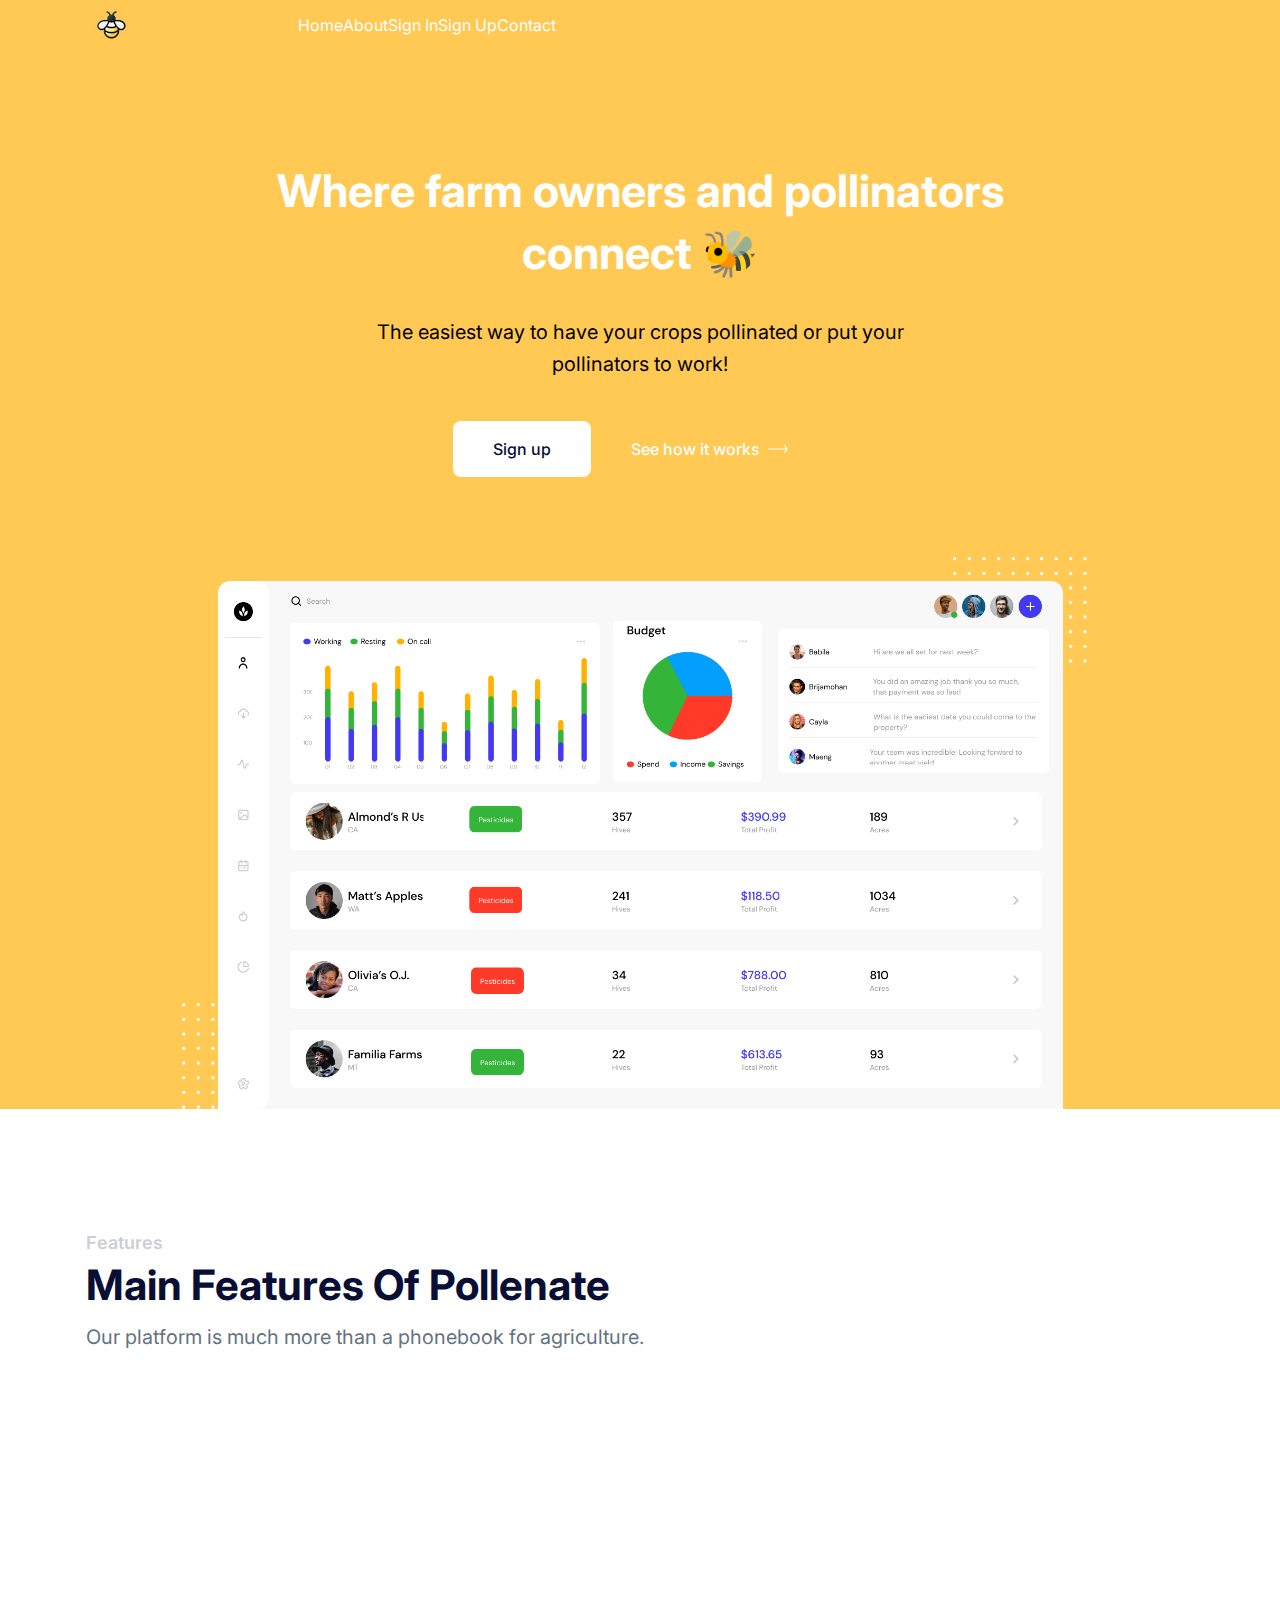
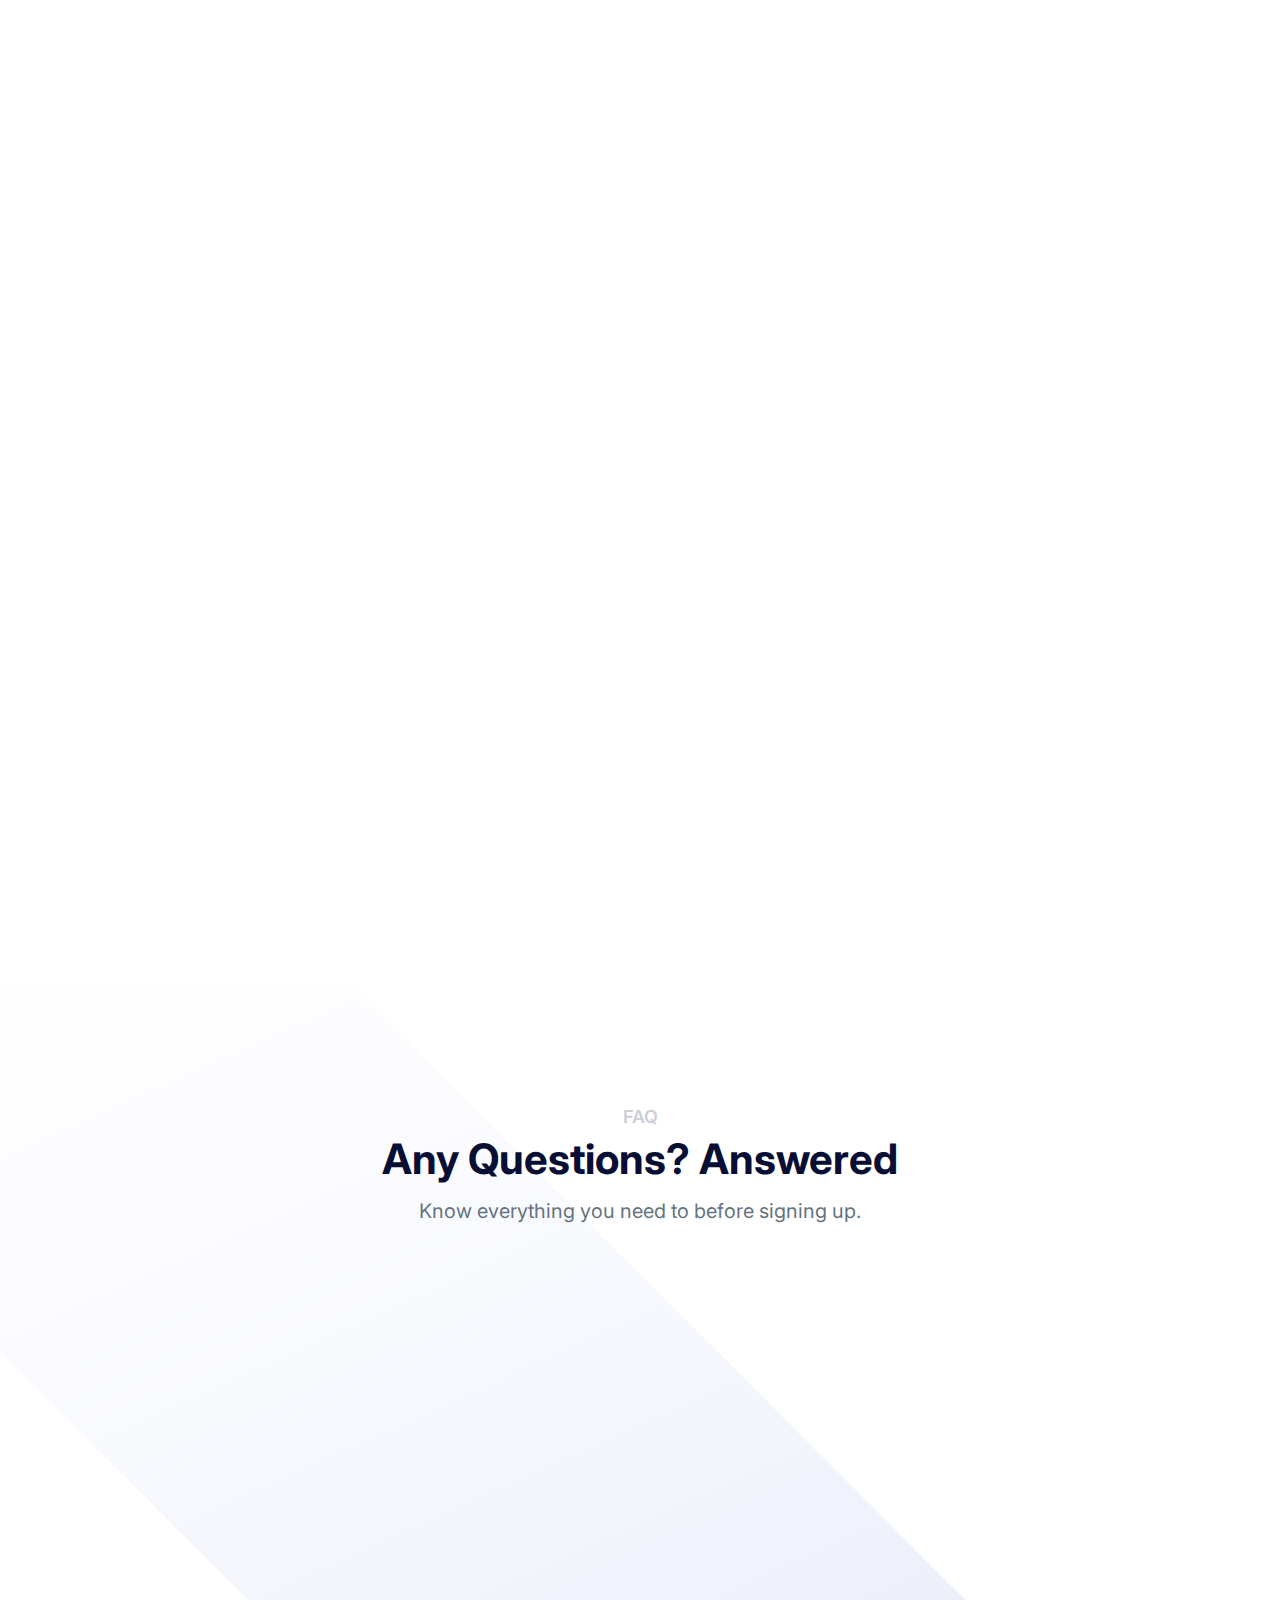
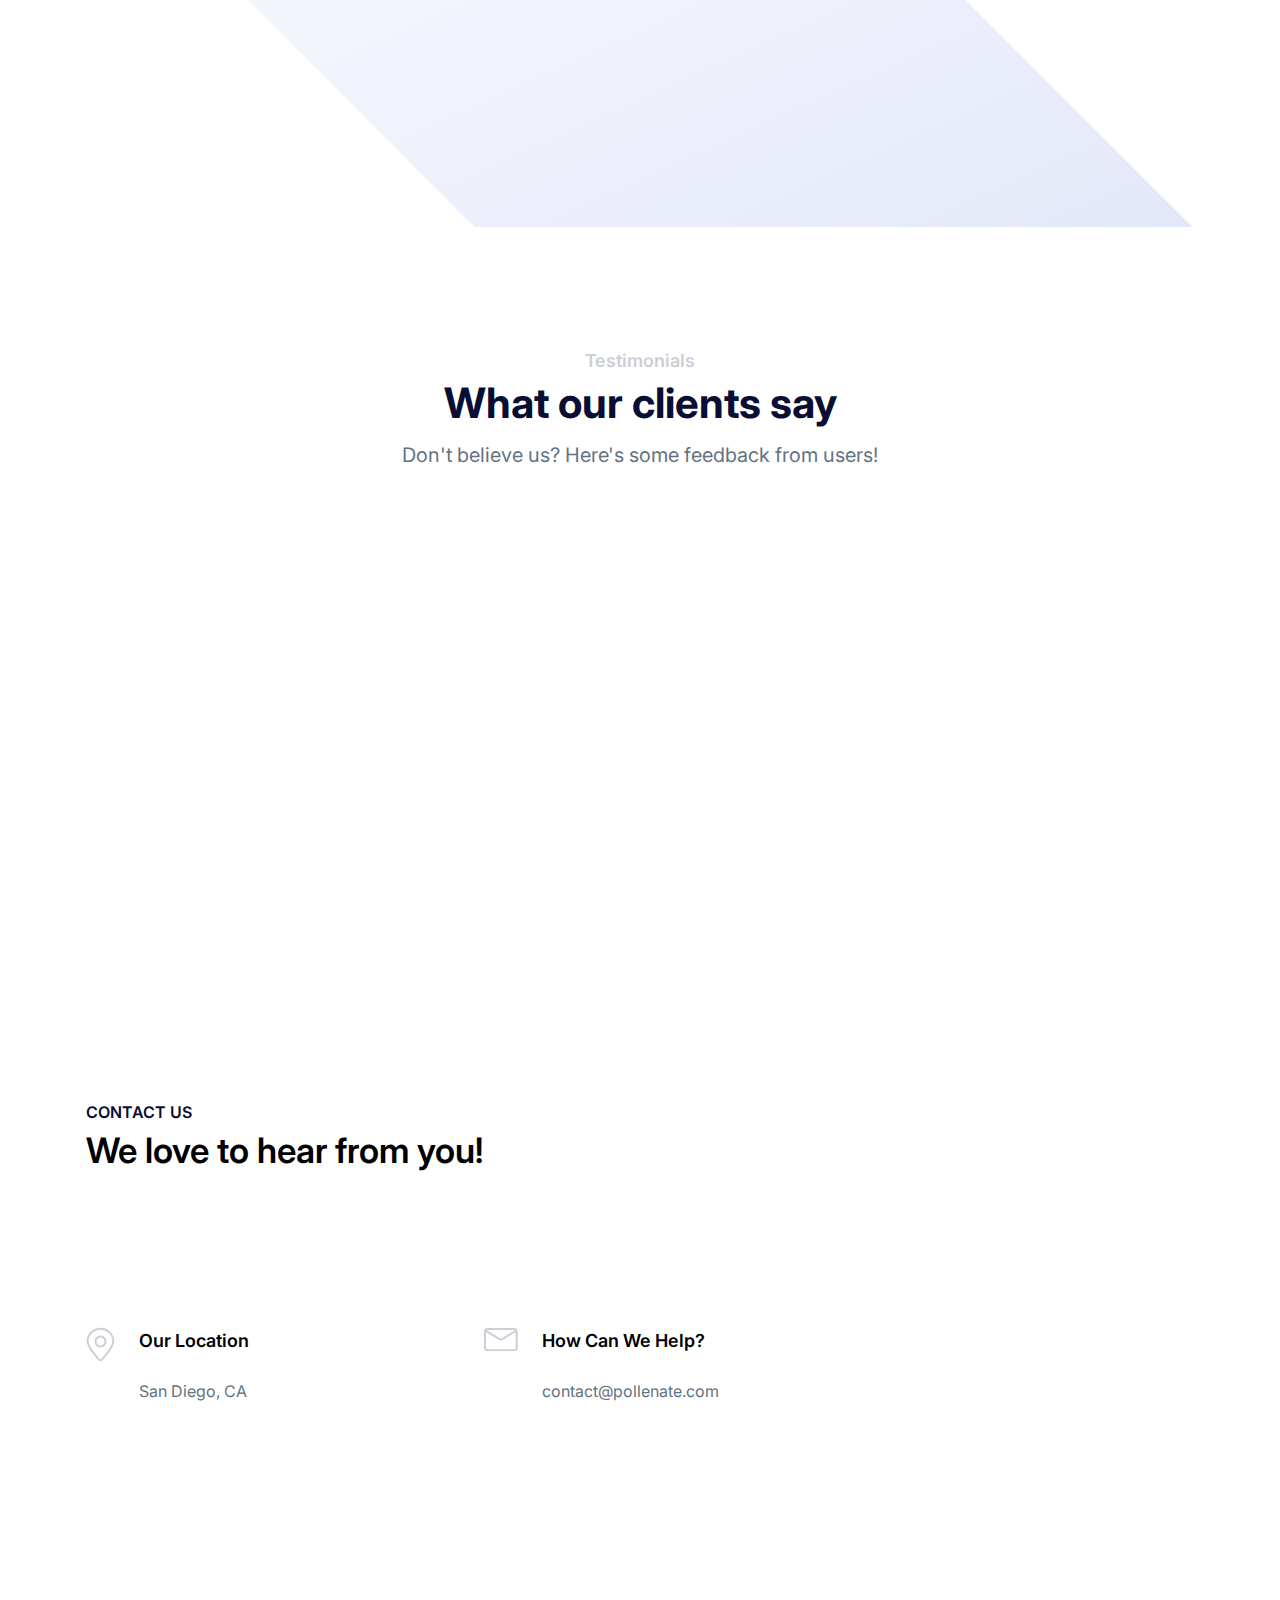
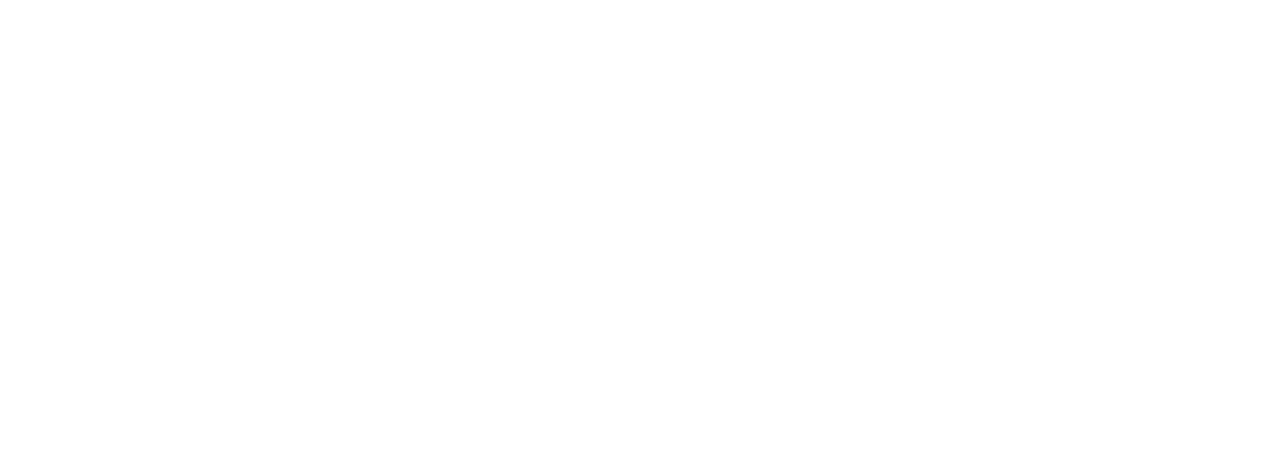
==== index.html @ 2487c0ba "yay" ====
<html lang="en" class="scroll-smooth">
  <head>
    <meta charset="UTF-8" />
    <meta http-equiv="X-UA-Compatible" content="IE=edge" />
    <meta name="viewport" content="width=device-width, initial-scale=1.0" />
    <title>
      Pollenate
    </title>
    <link
      rel="shortcut icon"
      href="assets/images/favicon.png"
      type="image/x-icon"
    />
    <link rel="stylesheet" href="assets/css/animate.css" />
    <link rel="stylesheet" href="assets/css/tailwind.css" />

    <!-- ==== WOW JS ==== -->
    <script src="assets/js/wow.min.js"></script>
    <script>
      new WOW().init();
    </script>
  </head>
  <body>
    <!-- ====== Navbar Section Start ====== -->
    <div class="ud-header absolute top-0 left-0 z-40 w-full bg-transparent">
      <div class="container mx-auto flex items-center justify-between px-4">
          <!-- Logo Section Simplified -->
          <a href="index.html" class="w-60 max-w-full">
              <img src="logo1.png" alt="logo" class="header-logo" />
          </a>

                <!-- Navbar Section -->
                <div class="flex w-full items-center justify-between px-4">
                    <div>
                      <button id="navbarToggler" class="lg:hidden rounded-lg p-2 ring-primary focus:ring-2">
                        <span class="relative my-[6px] block h-[2px] w-[30px] bg-white"></span>
                            <span class="relative my-[6px] block h-[2px] w-[30px] bg-white"></span>
                            <span class="relative my-[6px] block h-[2px] w-[30px] bg-white"></span>
                        </button>
                        <nav id="navbarCollapse" class="hidden lg:flex lg:items-center lg:justify-center lg:w-full">
                          <ul class="flex justify-center space-x-4">
                              <li><a href="#home" class="py-2 text-base text-primary lg:text-white">Home</a></li>
                              <li><a href="#about" class="py-2 text-base text-primary lg:text-white">About</a></li>
                              <li><a href="#signup" class="py-2 text-base text-primary lg:text-white">Sign In</a></li>
                              <li><a href="#signin" class="py-2 text-base text-primary lg:text-white">Sign Up</a></li>
                              <li><a href="#contact" class="py-2 text-base text-primary lg:text-white">Contact</a></li>
                          </ul>
                      </nav>
                    </div>
                </div>
            </div>
        </div>
    <!-- ====== Navbar Section End -->

    <!-- ====== Hero Section Start -->
    <div
      id="home"
      class="relative overflow-hidden bg-primary pt-[120px] md:pt-[130px] lg:pt-[160px]"
    >
      <div class="container">
        <div class="-mx-4 flex flex-wrap items-center">
          <div class="w-full px-4">
            <div
              class="hero-content wow fadeInUp mx-auto max-w-[780px] text-center"
              data-wow-delay=".2s"
            >
              <h1
                class="mb-8 text-3xl font-bold leading-snug text-white sm:text-4xl sm:leading-snug md:text-[45px] md:leading-snug"
              >
                Where farm owners and pollinators connect 🐝
              </h1>
              <p
                class="mx-auto mb-10 max-w-[600px] text-base text-[#e4e4e4] sm:text-lg sm:leading-relaxed md:text-xl md:leading-relaxed"
              >
                The easiest way to have your crops pollinated or put your pollinators to work!
              </p>
              <ul class="mb-10 flex flex-wrap items-center justify-center">
                <li>
                  <a
                    href="https://willgitdata.github.io/pollen8/index.html"
                    class="inline-flex items-center justify-center rounded-lg bg-white py-4 px-6 text-center text-base font-medium text-dark transition duration-300 ease-in-out hover:text-primary hover:shadow-lg sm:px-10"
                  >
                    Sign up
                  </a>
                </li>
                <li>
                  <a
                    href="https://willgitdata.github.io/pollen8/index.html"
                    class="flex items-center py-4 px-6 text-base font-medium text-white transition duration-300 ease-in-out hover:opacity-70 sm:px-10"
                  >
                    See how it works
                    <span class="pl-2">
                      <svg
                        width="20"
                        height="8"
                        viewBox="0 0 20 8"
                        class="fill-current"
                      >
                        <path
                          d="M19.2188 2.90632L17.0625 0.343819C16.875 0.125069 16.5312 0.0938193 16.2812 0.281319C16.0625 0.468819 16.0312 0.812569 16.2188 1.06257L18.25 3.46882H0.9375C0.625 3.46882 0.375 3.71882 0.375 4.03132C0.375 4.34382 0.625 4.59382 0.9375 4.59382H18.25L16.2188 7.00007C16.0312 7.21882 16.0625 7.56257 16.2812 7.78132C16.375 7.87507 16.5 7.90632 16.625 7.90632C16.7812 7.90632 16.9375 7.84382 17.0312 7.71882L19.1875 5.15632C19.75 4.46882 19.75 3.53132 19.2188 2.90632Z"
                        />
                      </svg>
                    </span>
                  </a>
                </li>
              </ul>
            </div>
          </div>

          <div class="w-full px-4">
            <div
              class="wow fadeInUp relative z-10 mx-auto max-w-[845px]"
              data-wow-delay=".25s"
            >
              <div class="mt-16">
                <img
                  src="assets/images/hero/hero-image.jpg"
                  alt="hero"
                  class="mx-auto max-w-full rounded-t-xl rounded-tr-xl"
                />
              </div>
              <div class="absolute bottom-0 -left-9 z-[-1]">
                <svg
                  width="134"
                  height="106"
                  viewBox="0 0 134 106"
                  fill="none"
                  xmlns="http://www.w3.org/2000/svg"
                >
                  <circle
                    cx="1.66667"
                    cy="104"
                    r="1.66667"
                    transform="rotate(-90 1.66667 104)"
                    fill="white"
                  />
                  <circle
                    cx="16.3333"
                    cy="104"
                    r="1.66667"
                    transform="rotate(-90 16.3333 104)"
                    fill="white"
                  />
                  <circle
                    cx="31"
                    cy="104"
                    r="1.66667"
                    transform="rotate(-90 31 104)"
                    fill="white"
                  />
                  <circle
                    cx="45.6667"
                    cy="104"
                    r="1.66667"
                    transform="rotate(-90 45.6667 104)"
                    fill="white"
                  />
                  <circle
                    cx="60.3333"
                    cy="104"
                    r="1.66667"
                    transform="rotate(-90 60.3333 104)"
                    fill="white"
                  />
                  <circle
                    cx="88.6667"
                    cy="104"
                    r="1.66667"
                    transform="rotate(-90 88.6667 104)"
                    fill="white"
                  />
                  <circle
                    cx="117.667"
                    cy="104"
                    r="1.66667"
                    transform="rotate(-90 117.667 104)"
                    fill="white"
                  />
                  <circle
                    cx="74.6667"
                    cy="104"
                    r="1.66667"
                    transform="rotate(-90 74.6667 104)"
                    fill="white"
                  />
                  <circle
                    cx="103"
                    cy="104"
                    r="1.66667"
                    transform="rotate(-90 103 104)"
                    fill="white"
                  />
                  <circle
                    cx="132"
                    cy="104"
                    r="1.66667"
                    transform="rotate(-90 132 104)"
                    fill="white"
                  />
                  <circle
                    cx="1.66667"
                    cy="89.3333"
                    r="1.66667"
                    transform="rotate(-90 1.66667 89.3333)"
                    fill="white"
                  />
                  <circle
                    cx="16.3333"
                    cy="89.3333"
                    r="1.66667"
                    transform="rotate(-90 16.3333 89.3333)"
                    fill="white"
                  />
                  <circle
                    cx="31"
                    cy="89.3333"
                    r="1.66667"
                    transform="rotate(-90 31 89.3333)"
                    fill="white"
                  />
                  <circle
                    cx="45.6667"
                    cy="89.3333"
                    r="1.66667"
                    transform="rotate(-90 45.6667 89.3333)"
                    fill="white"
                  />
                  <circle
                    cx="60.3333"
                    cy="89.3338"
                    r="1.66667"
                    transform="rotate(-90 60.3333 89.3338)"
                    fill="white"
                  />
                  <circle
                    cx="88.6667"
                    cy="89.3338"
                    r="1.66667"
                    transform="rotate(-90 88.6667 89.3338)"
                    fill="white"
                  />
                  <circle
                    cx="117.667"
                    cy="89.3338"
                    r="1.66667"
                    transform="rotate(-90 117.667 89.3338)"
                    fill="white"
                  />
                  <circle
                    cx="74.6667"
                    cy="89.3338"
                    r="1.66667"
                    transform="rotate(-90 74.6667 89.3338)"
                    fill="white"
                  />
                  <circle
                    cx="103"
                    cy="89.3338"
                    r="1.66667"
                    transform="rotate(-90 103 89.3338)"
                    fill="white"
                  />
                  <circle
                    cx="132"
                    cy="89.3338"
                    r="1.66667"
                    transform="rotate(-90 132 89.3338)"
                    fill="white"
                  />
                  <circle
                    cx="1.66667"
                    cy="74.6673"
                    r="1.66667"
                    transform="rotate(-90 1.66667 74.6673)"
                    fill="white"
                  />
                  <circle
                    cx="1.66667"
                    cy="31.0003"
                    r="1.66667"
                    transform="rotate(-90 1.66667 31.0003)"
                    fill="white"
                  />
                  <circle
                    cx="16.3333"
                    cy="74.6668"
                    r="1.66667"
                    transform="rotate(-90 16.3333 74.6668)"
                    fill="white"
                  />
                  <circle
                    cx="16.3333"
                    cy="31.0003"
                    r="1.66667"
                    transform="rotate(-90 16.3333 31.0003)"
                    fill="white"
                  />
                  <circle
                    cx="31"
                    cy="74.6668"
                    r="1.66667"
                    transform="rotate(-90 31 74.6668)"
                    fill="white"
                  />
                  <circle
                    cx="31"
                    cy="31.0003"
                    r="1.66667"
                    transform="rotate(-90 31 31.0003)"
                    fill="white"
                  />
                  <circle
                    cx="45.6667"
                    cy="74.6668"
                    r="1.66667"
                    transform="rotate(-90 45.6667 74.6668)"
                    fill="white"
                  />
                  <circle
                    cx="45.6667"
                    cy="31.0003"
                    r="1.66667"
                    transform="rotate(-90 45.6667 31.0003)"
                    fill="white"
                  />
                  <circle
                    cx="60.3333"
                    cy="74.6668"
                    r="1.66667"
                    transform="rotate(-90 60.3333 74.6668)"
                    fill="white"
                  />
                  <circle
                    cx="60.3333"
                    cy="31.0001"
                    r="1.66667"
                    transform="rotate(-90 60.3333 31.0001)"
                    fill="white"
                  />
                  <circle
                    cx="88.6667"
                    cy="74.6668"
                    r="1.66667"
                    transform="rotate(-90 88.6667 74.6668)"
                    fill="white"
                  />
                  <circle
                    cx="88.6667"
                    cy="31.0001"
                    r="1.66667"
                    transform="rotate(-90 88.6667 31.0001)"
                    fill="white"
                  />
                  <circle
                    cx="117.667"
                    cy="74.6668"
                    r="1.66667"
                    transform="rotate(-90 117.667 74.6668)"
                    fill="white"
                  />
                  <circle
                    cx="117.667"
                    cy="31.0001"
                    r="1.66667"
                    transform="rotate(-90 117.667 31.0001)"
                    fill="white"
                  />
                  <circle
                    cx="74.6667"
                    cy="74.6668"
                    r="1.66667"
                    transform="rotate(-90 74.6667 74.6668)"
                    fill="white"
                  />
                  <circle
                    cx="74.6667"
                    cy="31.0001"
                    r="1.66667"
                    transform="rotate(-90 74.6667 31.0001)"
                    fill="white"
                  />
                  <circle
                    cx="103"
                    cy="74.6668"
                    r="1.66667"
                    transform="rotate(-90 103 74.6668)"
                    fill="white"
                  />
                  <circle
                    cx="103"
                    cy="31.0001"
                    r="1.66667"
                    transform="rotate(-90 103 31.0001)"
                    fill="white"
                  />
                  <circle
                    cx="132"
                    cy="74.6668"
                    r="1.66667"
                    transform="rotate(-90 132 74.6668)"
                    fill="white"
                  />
                  <circle
                    cx="132"
                    cy="31.0001"
                    r="1.66667"
                    transform="rotate(-90 132 31.0001)"
                    fill="white"
                  />
                  <circle
                    cx="1.66667"
                    cy="60.0003"
                    r="1.66667"
                    transform="rotate(-90 1.66667 60.0003)"
                    fill="white"
                  />
                  <circle
                    cx="1.66667"
                    cy="16.3336"
                    r="1.66667"
                    transform="rotate(-90 1.66667 16.3336)"
                    fill="white"
                  />
                  <circle
                    cx="16.3333"
                    cy="60.0003"
                    r="1.66667"
                    transform="rotate(-90 16.3333 60.0003)"
                    fill="white"
                  />
                  <circle
                    cx="16.3333"
                    cy="16.3336"
                    r="1.66667"
                    transform="rotate(-90 16.3333 16.3336)"
                    fill="white"
                  />
                  <circle
                    cx="31"
                    cy="60.0003"
                    r="1.66667"
                    transform="rotate(-90 31 60.0003)"
                    fill="white"
                  />
                  <circle
                    cx="31"
                    cy="16.3336"
                    r="1.66667"
                    transform="rotate(-90 31 16.3336)"
                    fill="white"
                  />
                  <circle
                    cx="45.6667"
                    cy="60.0003"
                    r="1.66667"
                    transform="rotate(-90 45.6667 60.0003)"
                    fill="white"
                  />
                  <circle
                    cx="45.6667"
                    cy="16.3336"
                    r="1.66667"
                    transform="rotate(-90 45.6667 16.3336)"
                    fill="white"
                  />
                  <circle
                    cx="60.3333"
                    cy="60.0003"
                    r="1.66667"
                    transform="rotate(-90 60.3333 60.0003)"
                    fill="white"
                  />
                  <circle
                    cx="60.3333"
                    cy="16.3336"
                    r="1.66667"
                    transform="rotate(-90 60.3333 16.3336)"
                    fill="white"
                  />
                  <circle
                    cx="88.6667"
                    cy="60.0003"
                    r="1.66667"
                    transform="rotate(-90 88.6667 60.0003)"
                    fill="white"
                  />
                  <circle
                    cx="88.6667"
                    cy="16.3336"
                    r="1.66667"
                    transform="rotate(-90 88.6667 16.3336)"
                    fill="white"
                  />
                  <circle
                    cx="117.667"
                    cy="60.0003"
                    r="1.66667"
                    transform="rotate(-90 117.667 60.0003)"
                    fill="white"
                  />
                  <circle
                    cx="117.667"
                    cy="16.3336"
                    r="1.66667"
                    transform="rotate(-90 117.667 16.3336)"
                    fill="white"
                  />
                  <circle
                    cx="74.6667"
                    cy="60.0003"
                    r="1.66667"
                    transform="rotate(-90 74.6667 60.0003)"
                    fill="white"
                  />
                  <circle
                    cx="74.6667"
                    cy="16.3336"
                    r="1.66667"
                    transform="rotate(-90 74.6667 16.3336)"
                    fill="white"
                  />
                  <circle
                    cx="103"
                    cy="60.0003"
                    r="1.66667"
                    transform="rotate(-90 103 60.0003)"
                    fill="white"
                  />
                  <circle
                    cx="103"
                    cy="16.3336"
                    r="1.66667"
                    transform="rotate(-90 103 16.3336)"
                    fill="white"
                  />
                  <circle
                    cx="132"
                    cy="60.0003"
                    r="1.66667"
                    transform="rotate(-90 132 60.0003)"
                    fill="white"
                  />
                  <circle
                    cx="132"
                    cy="16.3336"
                    r="1.66667"
                    transform="rotate(-90 132 16.3336)"
                    fill="white"
                  />
                  <circle
                    cx="1.66667"
                    cy="45.3336"
                    r="1.66667"
                    transform="rotate(-90 1.66667 45.3336)"
                    fill="white"
                  />
                  <circle
                    cx="1.66667"
                    cy="1.66683"
                    r="1.66667"
                    transform="rotate(-90 1.66667 1.66683)"
                    fill="white"
                  />
                  <circle
                    cx="16.3333"
                    cy="45.3336"
                    r="1.66667"
                    transform="rotate(-90 16.3333 45.3336)"
                    fill="white"
                  />
                  <circle
                    cx="16.3333"
                    cy="1.66683"
                    r="1.66667"
                    transform="rotate(-90 16.3333 1.66683)"
                    fill="white"
                  />
                  <circle
                    cx="31"
                    cy="45.3336"
                    r="1.66667"
                    transform="rotate(-90 31 45.3336)"
                    fill="white"
                  />
                  <circle
                    cx="31"
                    cy="1.66683"
                    r="1.66667"
                    transform="rotate(-90 31 1.66683)"
                    fill="white"
                  />
                  <circle
                    cx="45.6667"
                    cy="45.3336"
                    r="1.66667"
                    transform="rotate(-90 45.6667 45.3336)"
                    fill="white"
                  />
                  <circle
                    cx="45.6667"
                    cy="1.66683"
                    r="1.66667"
                    transform="rotate(-90 45.6667 1.66683)"
                    fill="white"
                  />
                  <circle
                    cx="60.3333"
                    cy="45.3338"
                    r="1.66667"
                    transform="rotate(-90 60.3333 45.3338)"
                    fill="white"
                  />
                  <circle
                    cx="60.3333"
                    cy="1.66707"
                    r="1.66667"
                    transform="rotate(-90 60.3333 1.66707)"
                    fill="white"
                  />
                  <circle
                    cx="88.6667"
                    cy="45.3338"
                    r="1.66667"
                    transform="rotate(-90 88.6667 45.3338)"
                    fill="white"
                  />
                  <circle
                    cx="88.6667"
                    cy="1.66707"
                    r="1.66667"
                    transform="rotate(-90 88.6667 1.66707)"
                    fill="white"
                  />
                  <circle
                    cx="117.667"
                    cy="45.3338"
                    r="1.66667"
                    transform="rotate(-90 117.667 45.3338)"
                    fill="white"
                  />
                  <circle
                    cx="117.667"
                    cy="1.66707"
                    r="1.66667"
                    transform="rotate(-90 117.667 1.66707)"
                    fill="white"
                  />
                  <circle
                    cx="74.6667"
                    cy="45.3338"
                    r="1.66667"
                    transform="rotate(-90 74.6667 45.3338)"
                    fill="white"
                  />
                  <circle
                    cx="74.6667"
                    cy="1.66707"
                    r="1.66667"
                    transform="rotate(-90 74.6667 1.66707)"
                    fill="white"
                  />
                  <circle
                    cx="103"
                    cy="45.3338"
                    r="1.66667"
                    transform="rotate(-90 103 45.3338)"
                    fill="white"
                  />
                  <circle
                    cx="103"
                    cy="1.66707"
                    r="1.66667"
                    transform="rotate(-90 103 1.66707)"
                    fill="white"
                  />
                  <circle
                    cx="132"
                    cy="45.3338"
                    r="1.66667"
                    transform="rotate(-90 132 45.3338)"
                    fill="white"
                  />
                  <circle
                    cx="132"
                    cy="1.66707"
                    r="1.66667"
                    transform="rotate(-90 132 1.66707)"
                    fill="white"
                  />
                </svg>
              </div>
              <div class="absolute -top-6 -right-6 z-[-1]">
                <svg
                  width="134"
                  height="106"
                  viewBox="0 0 134 106"
                  fill="none"
                  xmlns="http://www.w3.org/2000/svg"
                >
                  <circle
                    cx="1.66667"
                    cy="104"
                    r="1.66667"
                    transform="rotate(-90 1.66667 104)"
                    fill="white"
                  />
                  <circle
                    cx="16.3333"
                    cy="104"
                    r="1.66667"
                    transform="rotate(-90 16.3333 104)"
                    fill="white"
                  />
                  <circle
                    cx="31"
                    cy="104"
                    r="1.66667"
                    transform="rotate(-90 31 104)"
                    fill="white"
                  />
                  <circle
                    cx="45.6667"
                    cy="104"
                    r="1.66667"
                    transform="rotate(-90 45.6667 104)"
                    fill="white"
                  />
                  <circle
                    cx="60.3333"
                    cy="104"
                    r="1.66667"
                    transform="rotate(-90 60.3333 104)"
                    fill="white"
                  />
                  <circle
                    cx="88.6667"
                    cy="104"
                    r="1.66667"
                    transform="rotate(-90 88.6667 104)"
                    fill="white"
                  />
                  <circle
                    cx="117.667"
                    cy="104"
                    r="1.66667"
                    transform="rotate(-90 117.667 104)"
                    fill="white"
                  />
                  <circle
                    cx="74.6667"
                    cy="104"
                    r="1.66667"
                    transform="rotate(-90 74.6667 104)"
                    fill="white"
                  />
                  <circle
                    cx="103"
                    cy="104"
                    r="1.66667"
                    transform="rotate(-90 103 104)"
                    fill="white"
                  />
                  <circle
                    cx="132"
                    cy="104"
                    r="1.66667"
                    transform="rotate(-90 132 104)"
                    fill="white"
                  />
                  <circle
                    cx="1.66667"
                    cy="89.3333"
                    r="1.66667"
                    transform="rotate(-90 1.66667 89.3333)"
                    fill="white"
                  />
                  <circle
                    cx="16.3333"
                    cy="89.3333"
                    r="1.66667"
                    transform="rotate(-90 16.3333 89.3333)"
                    fill="white"
                  />
                  <circle
                    cx="31"
                    cy="89.3333"
                    r="1.66667"
                    transform="rotate(-90 31 89.3333)"
                    fill="white"
                  />
                  <circle
                    cx="45.6667"
                    cy="89.3333"
                    r="1.66667"
                    transform="rotate(-90 45.6667 89.3333)"
                    fill="white"
                  />
                  <circle
                    cx="60.3333"
                    cy="89.3338"
                    r="1.66667"
                    transform="rotate(-90 60.3333 89.3338)"
                    fill="white"
                  />
                  <circle
                    cx="88.6667"
                    cy="89.3338"
                    r="1.66667"
                    transform="rotate(-90 88.6667 89.3338)"
                    fill="white"
                  />
                  <circle
                    cx="117.667"
                    cy="89.3338"
                    r="1.66667"
                    transform="rotate(-90 117.667 89.3338)"
                    fill="white"
                  />
                  <circle
                    cx="74.6667"
                    cy="89.3338"
                    r="1.66667"
                    transform="rotate(-90 74.6667 89.3338)"
                    fill="white"
                  />
                  <circle
                    cx="103"
                    cy="89.3338"
                    r="1.66667"
                    transform="rotate(-90 103 89.3338)"
                    fill="white"
                  />
                  <circle
                    cx="132"
                    cy="89.3338"
                    r="1.66667"
                    transform="rotate(-90 132 89.3338)"
                    fill="white"
                  />
                  <circle
                    cx="1.66667"
                    cy="74.6673"
                    r="1.66667"
                    transform="rotate(-90 1.66667 74.6673)"
                    fill="white"
                  />
                  <circle
                    cx="1.66667"
                    cy="31.0003"
                    r="1.66667"
                    transform="rotate(-90 1.66667 31.0003)"
                    fill="white"
                  />
                  <circle
                    cx="16.3333"
                    cy="74.6668"
                    r="1.66667"
                    transform="rotate(-90 16.3333 74.6668)"
                    fill="white"
                  />
                  <circle
                    cx="16.3333"
                    cy="31.0003"
                    r="1.66667"
                    transform="rotate(-90 16.3333 31.0003)"
                    fill="white"
                  />
                  <circle
                    cx="31"
                    cy="74.6668"
                    r="1.66667"
                    transform="rotate(-90 31 74.6668)"
                    fill="white"
                  />
                  <circle
                    cx="31"
                    cy="31.0003"
                    r="1.66667"
                    transform="rotate(-90 31 31.0003)"
                    fill="white"
                  />
                  <circle
                    cx="45.6667"
                    cy="74.6668"
                    r="1.66667"
                    transform="rotate(-90 45.6667 74.6668)"
                    fill="white"
                  />
                  <circle
                    cx="45.6667"
                    cy="31.0003"
                    r="1.66667"
                    transform="rotate(-90 45.6667 31.0003)"
                    fill="white"
                  />
                  <circle
                    cx="60.3333"
                    cy="74.6668"
                    r="1.66667"
                    transform="rotate(-90 60.3333 74.6668)"
                    fill="white"
                  />
                  <circle
                    cx="60.3333"
                    cy="31.0001"
                    r="1.66667"
                    transform="rotate(-90 60.3333 31.0001)"
                    fill="white"
                  />
                  <circle
                    cx="88.6667"
                    cy="74.6668"
                    r="1.66667"
                    transform="rotate(-90 88.6667 74.6668)"
                    fill="white"
                  />
                  <circle
                    cx="88.6667"
                    cy="31.0001"
                    r="1.66667"
                    transform="rotate(-90 88.6667 31.0001)"
                    fill="white"
                  />
                  <circle
                    cx="117.667"
                    cy="74.6668"
                    r="1.66667"
                    transform="rotate(-90 117.667 74.6668)"
                    fill="white"
                  />
                  <circle
                    cx="117.667"
                    cy="31.0001"
                    r="1.66667"
                    transform="rotate(-90 117.667 31.0001)"
                    fill="white"
                  />
                  <circle
                    cx="74.6667"
                    cy="74.6668"
                    r="1.66667"
                    transform="rotate(-90 74.6667 74.6668)"
                    fill="white"
                  />
                  <circle
                    cx="74.6667"
                    cy="31.0001"
                    r="1.66667"
                    transform="rotate(-90 74.6667 31.0001)"
                    fill="white"
                  />
                  <circle
                    cx="103"
                    cy="74.6668"
                    r="1.66667"
                    transform="rotate(-90 103 74.6668)"
                    fill="white"
                  />
                  <circle
                    cx="103"
                    cy="31.0001"
                    r="1.66667"
                    transform="rotate(-90 103 31.0001)"
                    fill="white"
                  />
                  <circle
                    cx="132"
                    cy="74.6668"
                    r="1.66667"
                    transform="rotate(-90 132 74.6668)"
                    fill="white"
                  />
                  <circle
                    cx="132"
                    cy="31.0001"
                    r="1.66667"
                    transform="rotate(-90 132 31.0001)"
                    fill="white"
                  />
                  <circle
                    cx="1.66667"
                    cy="60.0003"
                    r="1.66667"
                    transform="rotate(-90 1.66667 60.0003)"
                    fill="white"
                  />
                  <circle
                    cx="1.66667"
                    cy="16.3336"
                    r="1.66667"
                    transform="rotate(-90 1.66667 16.3336)"
                    fill="white"
                  />
                  <circle
                    cx="16.3333"
                    cy="60.0003"
                    r="1.66667"
                    transform="rotate(-90 16.3333 60.0003)"
                    fill="white"
                  />
                  <circle
                    cx="16.3333"
                    cy="16.3336"
                    r="1.66667"
                    transform="rotate(-90 16.3333 16.3336)"
                    fill="white"
                  />
                  <circle
                    cx="31"
                    cy="60.0003"
                    r="1.66667"
                    transform="rotate(-90 31 60.0003)"
                    fill="white"
                  />
                  <circle
                    cx="31"
                    cy="16.3336"
                    r="1.66667"
                    transform="rotate(-90 31 16.3336)"
                    fill="white"
                  />
                  <circle
                    cx="45.6667"
                    cy="60.0003"
                    r="1.66667"
                    transform="rotate(-90 45.6667 60.0003)"
                    fill="white"
                  />
                  <circle
                    cx="45.6667"
                    cy="16.3336"
                    r="1.66667"
                    transform="rotate(-90 45.6667 16.3336)"
                    fill="white"
                  />
                  <circle
                    cx="60.3333"
                    cy="60.0003"
                    r="1.66667"
                    transform="rotate(-90 60.3333 60.0003)"
                    fill="white"
                  />
                  <circle
                    cx="60.3333"
                    cy="16.3336"
                    r="1.66667"
                    transform="rotate(-90 60.3333 16.3336)"
                    fill="white"
                  />
                  <circle
                    cx="88.6667"
                    cy="60.0003"
                    r="1.66667"
                    transform="rotate(-90 88.6667 60.0003)"
                    fill="white"
                  />
                  <circle
                    cx="88.6667"
                    cy="16.3336"
                    r="1.66667"
                    transform="rotate(-90 88.6667 16.3336)"
                    fill="white"
                  />
                  <circle
                    cx="117.667"
                    cy="60.0003"
                    r="1.66667"
                    transform="rotate(-90 117.667 60.0003)"
                    fill="white"
                  />
                  <circle
                    cx="117.667"
                    cy="16.3336"
                    r="1.66667"
                    transform="rotate(-90 117.667 16.3336)"
                    fill="white"
                  />
                  <circle
                    cx="74.6667"
                    cy="60.0003"
                    r="1.66667"
                    transform="rotate(-90 74.6667 60.0003)"
                    fill="white"
                  />
                  <circle
                    cx="74.6667"
                    cy="16.3336"
                    r="1.66667"
                    transform="rotate(-90 74.6667 16.3336)"
                    fill="white"
                  />
                  <circle
                    cx="103"
                    cy="60.0003"
                    r="1.66667"
                    transform="rotate(-90 103 60.0003)"
                    fill="white"
                  />
                  <circle
                    cx="103"
                    cy="16.3336"
                    r="1.66667"
                    transform="rotate(-90 103 16.3336)"
                    fill="white"
                  />
                  <circle
                    cx="132"
                    cy="60.0003"
                    r="1.66667"
                    transform="rotate(-90 132 60.0003)"
                    fill="white"
                  />
                  <circle
                    cx="132"
                    cy="16.3336"
                    r="1.66667"
                    transform="rotate(-90 132 16.3336)"
                    fill="white"
                  />
                  <circle
                    cx="1.66667"
                    cy="45.3336"
                    r="1.66667"
                    transform="rotate(-90 1.66667 45.3336)"
                    fill="white"
                  />
                  <circle
                    cx="1.66667"
                    cy="1.66683"
                    r="1.66667"
                    transform="rotate(-90 1.66667 1.66683)"
                    fill="white"
                  />
                  <circle
                    cx="16.3333"
                    cy="45.3336"
                    r="1.66667"
                    transform="rotate(-90 16.3333 45.3336)"
                    fill="white"
                  />
                  <circle
                    cx="16.3333"
                    cy="1.66683"
                    r="1.66667"
                    transform="rotate(-90 16.3333 1.66683)"
                    fill="white"
                  />
                  <circle
                    cx="31"
                    cy="45.3336"
                    r="1.66667"
                    transform="rotate(-90 31 45.3336)"
                    fill="white"
                  />
                  <circle
                    cx="31"
                    cy="1.66683"
                    r="1.66667"
                    transform="rotate(-90 31 1.66683)"
                    fill="white"
                  />
                  <circle
                    cx="45.6667"
                    cy="45.3336"
                    r="1.66667"
                    transform="rotate(-90 45.6667 45.3336)"
                    fill="white"
                  />
                  <circle
                    cx="45.6667"
                    cy="1.66683"
                    r="1.66667"
                    transform="rotate(-90 45.6667 1.66683)"
                    fill="white"
                  />
                  <circle
                    cx="60.3333"
                    cy="45.3338"
                    r="1.66667"
                    transform="rotate(-90 60.3333 45.3338)"
                    fill="white"
                  />
                  <circle
                    cx="60.3333"
                    cy="1.66707"
                    r="1.66667"
                    transform="rotate(-90 60.3333 1.66707)"
                    fill="white"
                  />
                  <circle
                    cx="88.6667"
                    cy="45.3338"
                    r="1.66667"
                    transform="rotate(-90 88.6667 45.3338)"
                    fill="white"
                  />
                  <circle
                    cx="88.6667"
                    cy="1.66707"
                    r="1.66667"
                    transform="rotate(-90 88.6667 1.66707)"
                    fill="white"
                  />
                  <circle
                    cx="117.667"
                    cy="45.3338"
                    r="1.66667"
                    transform="rotate(-90 117.667 45.3338)"
                    fill="white"
                  />
                  <circle
                    cx="117.667"
                    cy="1.66707"
                    r="1.66667"
                    transform="rotate(-90 117.667 1.66707)"
                    fill="white"
                  />
                  <circle
                    cx="74.6667"
                    cy="45.3338"
                    r="1.66667"
                    transform="rotate(-90 74.6667 45.3338)"
                    fill="white"
                  />
                  <circle
                    cx="74.6667"
                    cy="1.66707"
                    r="1.66667"
                    transform="rotate(-90 74.6667 1.66707)"
                    fill="white"
                  />
                  <circle
                    cx="103"
                    cy="45.3338"
                    r="1.66667"
                    transform="rotate(-90 103 45.3338)"
                    fill="white"
                  />
                  <circle
                    cx="103"
                    cy="1.66707"
                    r="1.66667"
                    transform="rotate(-90 103 1.66707)"
                    fill="white"
                  />
                  <circle
                    cx="132"
                    cy="45.3338"
                    r="1.66667"
                    transform="rotate(-90 132 45.3338)"
                    fill="white"
                  />
                  <circle
                    cx="132"
                    cy="1.66707"
                    r="1.66667"
                    transform="rotate(-90 132 1.66707)"
                    fill="white"
                  />
                </svg>
              </div>
            </div>
          </div>
        </div>
      </div>
    </div>
    <!-- ====== Hero Section End -->

    <!-- ====== Features Section Start -->
    <section class="pt-20 pb-8 lg:pt-[120px] lg:pb-[70px]">
      <div class="container">
        <div class="-mx-4 flex flex-wrap">
          <div class="w-full px-4">
            <div class="mb-12 max-w-[620px] lg:mb-20">
              <span class="mb-2 block text-lg font-semibold text-primary">
                Features
              </span>
              <h2
                class="mb-4 text-3xl font-bold text-dark sm:text-4xl md:text-[42px]"
              >
                Main Features Of Pollenate
              </h2>
              <p
                class="text-lg leading-relaxed text-body-color sm:text-xl sm:leading-relaxed"
              >
                Our platform is much more than a phonebook for agriculture.
              </p>
            </div>
          </div>
        </div>
        <div class="-mx-4 flex flex-wrap">
          <div class="w-full px-4 md:w-1/2 lg:w-1/4">
            <div class="wow fadeInUp group mb-12 bg-white" data-wow-delay=".1s">
              <div
                class="relative z-10 mb-8 flex h-[70px] w-[70px] items-center justify-center rounded-2xl bg-primary"
              >
                <span
                  class="absolute top-0 left-0 z-[-1] mb-8 flex h-[70px] w-[70px] rotate-[25deg] items-center justify-center rounded-2xl bg-primary bg-opacity-20 duration-300 group-hover:rotate-45"
                ></span>
                <svg
                  width="35"
                  height="35"
                  viewBox="0 0 52 52"
                  fill="none"
                  xmlns="http://www.w3.org/2000/svg"
                >
                  <path
                    d="M44.9313 11.7H38.9188C40.5438 10.9687 41.7626 9.99374 42.2501 8.69374C42.9001 6.98749 42.2501 5.19999 40.3001 3.33124C38.1876 1.29999 35.9938 0.568738 33.8001 1.13749C29.9813 2.11249 27.4626 7.06874 26.2438 9.99374C25.1063 7.06874 22.5876 2.11249 18.6876 1.13749C16.4938 0.568738 14.3001 1.29999 12.1876 3.33124C10.2376 5.19999 9.5876 6.98749 10.2376 8.69374C10.7251 9.99374 12.0251 10.9687 13.5688 11.7H7.06885C5.0376 11.7 3.4126 13.325 3.4126 15.3562V21.5312C3.4126 23.5625 5.0376 25.1875 7.06885 25.1875H7.71885V46.2312C7.71885 48.8312 9.83135 51.025 12.5126 51.025H40.1376C42.7376 51.025 44.9313 48.9125 44.9313 46.2312V25.1875C46.9626 25.1875 48.5876 23.5625 48.5876 21.5312V15.3562C48.5063 13.325 46.8813 11.7 44.9313 11.7ZM34.5313 3.98124C34.7751 3.89999 35.0188 3.89999 35.1813 3.89999C36.1563 3.89999 37.2126 4.38749 38.2688 5.52499C38.7563 6.01249 39.8126 7.06874 39.5688 7.79999C39.0001 9.34374 33.9626 10.6437 28.9251 11.05C30.0626 8.36874 32.1751 4.54999 34.5313 3.98124ZM13.0001 7.71874C12.7563 6.98749 13.8126 5.93124 14.3001 5.44374C15.4376 4.38749 16.4126 3.81874 17.3876 3.81874C17.6313 3.81874 17.8751 3.81874 18.0376 3.89999C20.4751 4.54999 22.5063 8.28749 23.6438 10.9687C18.6063 10.5625 13.5688 9.26249 13.0001 7.71874ZM42.0063 46.2312C42.0063 47.2875 41.1126 48.1812 40.0563 48.1812H12.4313C11.3751 48.1812 10.4813 47.2875 10.4813 46.2312V25.1875H41.9251V46.2312H42.0063ZM45.6626 21.5312C45.6626 22.0187 45.3376 22.3437 44.8501 22.3437H7.06885C6.6626 22.3437 6.25635 22.0187 6.25635 21.5312V15.3562C6.25635 14.95 6.6626 14.5437 7.06885 14.5437H44.8501C45.2563 14.5437 45.6626 14.8687 45.6626 15.3562V21.5312Z"
                    fill="white"
                  />
                </svg>
              </div>
              <h4 class="mb-3 text-xl font-bold text-dark">
                Transparent Pricing
              </h4>
              <p class="mb-8 text-body-color lg:mb-11">
                No more dealing with buzzy bee brokers.
              </p>
            </div>
          </div>
          <div class="w-full px-4 md:w-1/2 lg:w-1/4">
            <div
              class="wow fadeInUp group mb-12 bg-white"
              data-wow-delay=".15s"
            >
              <div
                class="relative z-10 mb-8 flex h-[70px] w-[70px] items-center justify-center rounded-2xl bg-primary"
              >
                <span
                  class="absolute top-0 left-0 z-[-1] mb-8 flex h-[70px] w-[70px] rotate-[25deg] items-center justify-center rounded-2xl bg-primary bg-opacity-20 duration-300 group-hover:rotate-45"
                ></span>
                <svg
                  width="35"
                  height="35"
                  viewBox="0 0 52 52"
                  fill="none"
                  xmlns="http://www.w3.org/2000/svg"
                >
                  <path
                    d="M49.8062 23.3187L43.875 17.3875C43.3063 16.8187 42.4125 16.8187 41.8438 17.3875C41.275 17.9562 41.275 18.85 41.8438 19.4187L46.9625 24.6187H27.4625V4.87498L32.5812 10.075C33.15 10.6437 34.0437 10.6437 34.6125 10.075C35.1812 9.50623 35.1812 8.61248 34.6125 8.04373L28.6812 2.11248C27.95 1.38123 26.975 0.974976 26 0.974976C24.9438 0.974976 24.05 1.38123 23.3188 2.11248L17.3875 8.04373C16.8187 8.61248 16.8187 9.50623 17.3875 10.075C17.6312 10.3187 18.0375 10.4812 18.3625 10.4812C18.6875 10.4812 19.0937 10.3187 19.3375 10.075L24.6187 4.87498V24.5375H4.95625L10.075 19.3375C10.6437 18.7687 10.6437 17.875 10.075 17.3062C9.50625 16.7375 8.6125 16.7375 8.04375 17.3062L2.1125 23.2375C0.65 24.7 0.65 27.1375 2.1125 28.6L8.04375 34.5312C8.2875 34.775 8.69375 34.9375 9.01875 34.9375C9.34375 34.9375 9.75 34.775 9.99375 34.5312C10.5625 33.9625 10.5625 33.0687 9.99375 32.5L4.79375 27.3H24.4563V47.125L19.2563 41.925C18.6875 41.3562 17.7938 41.3562 17.225 41.925C16.6563 42.4937 16.6563 43.3875 17.225 43.9562L23.1562 49.8875C23.8875 50.6187 24.8625 51.025 25.8375 51.025C26.8937 51.025 27.7875 50.6187 28.5187 49.8875L34.45 43.9562C35.0188 43.3875 35.0188 42.4937 34.45 41.925C33.8813 41.3562 32.9875 41.3562 32.4188 41.925L27.4625 47.125V27.3812H47.0438L41.8438 32.5812C41.275 33.15 41.275 34.0437 41.8438 34.6125C42.0875 34.8562 42.4938 35.0187 42.8188 35.0187C43.1438 35.0187 43.55 34.8562 43.7938 34.6125L49.725 28.6812C51.2688 27.2187 51.2687 24.7812 49.8062 23.3187Z"
                    fill="white"
                  />
                </svg>
              </div>
              <h4 class="mb-3 text-xl font-bold text-dark">
                Demand Forecasting
              </h4>
              <p class="mb-8 text-body-color lg:mb-11">
                Know when you'll need additional resources.
              </p>
            </div>
          </div>
          <div class="w-full px-4 md:w-1/2 lg:w-1/4">
            <div class="wow fadeInUp group mb-12 bg-white" data-wow-delay=".2s">
              <div
                class="relative z-10 mb-8 flex h-[70px] w-[70px] items-center justify-center rounded-2xl bg-primary"
              >
                <span
                  class="absolute top-0 left-0 z-[-1] mb-8 flex h-[70px] w-[70px] rotate-[25deg] items-center justify-center rounded-2xl bg-primary bg-opacity-20 duration-300 group-hover:rotate-45"
                ></span>
                <svg
                  width="35"
                  height="35"
                  viewBox="0 0 35 35"
                  fill="none"
                  xmlns="http://www.w3.org/2000/svg"
                >
                  <path
                    d="M10.7734 14.3281H3.82813C2.07813 14.3281 0.65625 12.9062 0.65625 11.1562V4.21094C0.65625 2.46094 2.07813 1.03906 3.82813 1.03906H10.7734C12.5234 1.03906 13.9453 2.46094 13.9453 4.21094V11.1562C13.9453 12.9062 12.5234 14.3281 10.7734 14.3281ZM3.82813 2.95312C3.17188 2.95312 2.57031 3.5 2.57031 4.21094V11.1562C2.57031 11.8125 3.11719 12.4141 3.82813 12.4141H10.7734C11.4297 12.4141 12.0313 11.8672 12.0313 11.1562V4.21094C12.0313 3.55469 11.4844 2.95312 10.7734 2.95312H3.82813Z"
                    fill="white"
                  />
                  <path
                    d="M31.1719 14.3281H24.2266C22.4766 14.3281 21.0547 12.9062 21.0547 11.1562V4.21094C21.0547 2.46094 22.4766 1.03906 24.2266 1.03906H31.1719C32.9219 1.03906 34.3438 2.46094 34.3438 4.21094V11.1562C34.3438 12.9062 32.9219 14.3281 31.1719 14.3281ZM24.2266 2.95312C23.5703 2.95312 22.9688 3.5 22.9688 4.21094V11.1562C22.9688 11.8125 23.5156 12.4141 24.2266 12.4141H31.1719C31.8281 12.4141 32.4297 11.8672 32.4297 11.1562V4.21094C32.4297 3.55469 31.8828 2.95312 31.1719 2.95312H24.2266Z"
                    fill="white"
                  />
                  <path
                    d="M10.7734 33.9609H3.82813C2.07813 33.9609 0.65625 32.5391 0.65625 30.7891V23.8438C0.65625 22.0938 2.07813 20.6719 3.82813 20.6719H10.7734C12.5234 20.6719 13.9453 22.0938 13.9453 23.8438V30.7891C13.9453 32.5391 12.5234 33.9609 10.7734 33.9609ZM3.82813 22.5859C3.17188 22.5859 2.57031 23.1328 2.57031 23.8438V30.7891C2.57031 31.4453 3.11719 32.0469 3.82813 32.0469H10.7734C11.4297 32.0469 12.0313 31.5 12.0313 30.7891V23.8438C12.0313 23.1875 11.4844 22.5859 10.7734 22.5859H3.82813Z"
                    fill="white"
                  />
                  <path
                    d="M31.1719 33.9609H24.2266C22.4766 33.9609 21.0547 32.5391 21.0547 30.7891V23.8438C21.0547 22.0938 22.4766 20.6719 24.2266 20.6719H31.1719C32.9219 20.6719 34.3438 22.0938 34.3438 23.8438V30.7891C34.3438 32.5391 32.9219 33.9609 31.1719 33.9609ZM24.2266 22.5859C23.5703 22.5859 22.9688 23.1328 22.9688 23.8438V30.7891C22.9688 31.4453 23.5156 32.0469 24.2266 32.0469H31.1719C31.8281 32.0469 32.4297 31.5 32.4297 30.7891V23.8438C32.4297 23.1875 31.8828 22.5859 31.1719 22.5859H24.2266Z"
                    fill="white"
                  />
                </svg>
              </div>
              <h4 class="mb-3 text-xl font-bold text-dark">
                Platform Payments
              </h4>
              <p class="mb-8 text-body-color lg:mb-11">
                Make financial transactions as frictionless as possible.
              </p>
            </div>
          </div>
          <div class="w-full px-4 md:w-1/2 lg:w-1/4">
            <div
              class="wow fadeInUp group mb-12 bg-white"
              data-wow-delay=".25s"
            >
              <div
                class="relative z-10 mb-8 flex h-[70px] w-[70px] items-center justify-center rounded-2xl bg-primary"
              >
                <span
                  class="absolute top-0 left-0 z-[-1] mb-8 flex h-[70px] w-[70px] rotate-[25deg] items-center justify-center rounded-2xl bg-primary bg-opacity-20 duration-300 group-hover:rotate-45"
                ></span>
                <svg
                  width="35"
                  height="35"
                  viewBox="0 0 35 35"
                  fill="none"
                  xmlns="http://www.w3.org/2000/svg"
                >
                  <path
                    d="M29.5312 21.6562L28.6563 21.1641L29.6953 20.5625C30.7344 19.9062 31.3359 18.8125 31.2812 17.6094C31.2266 16.4063 30.625 15.3125 29.5312 14.7109L27.8906 13.7813L29.6406 12.6875C30.6797 12.0313 31.2812 10.9375 31.2266 9.73438C31.1719 8.53125 30.5703 7.4375 29.4766 6.83594L19.25 1.09375C18.2109 0.492187 16.9531 0.546875 15.9141 1.09375L5.41406 7.21875C4.375 7.82031 3.71875 8.91406 3.71875 10.1172C3.71875 11.3203 4.375 12.4141 5.41406 13.0156L7.10938 14L5.41406 14.9844C4.375 15.5859 3.71875 16.6797 3.71875 17.8828C3.71875 19.0859 4.32031 20.1797 5.41406 20.7812L6.39844 21.3281L5.46875 21.875C4.42969 22.4766 3.77344 23.5703 3.77344 24.7734C3.77344 25.9766 4.375 27.0703 5.46875 27.6719L15.9141 33.6875C16.4609 34.0156 17.0078 34.125 17.6094 34.125C18.2109 34.125 18.8125 33.9609 19.3594 33.6328L29.6953 27.2891C30.7344 26.6328 31.3359 25.5391 31.2812 24.3359C31.2266 23.2969 30.625 22.2031 29.5312 21.6562ZM5.63281 10.1172C5.63281 9.57031 5.90625 9.13281 6.34375 8.85938L16.8438 2.78906C17.0625 2.67969 17.3359 2.57031 17.5547 2.57031C17.7734 2.57031 18.0469 2.625 18.2656 2.73437L28.5469 8.47656C28.9844 8.75 29.2578 9.1875 29.3125 9.73438C29.3125 10.2812 29.0391 10.7188 28.6016 10.9922L18.3203 17.3906C17.8828 17.6641 17.2812 17.6641 16.8438 17.3906L6.39844 11.375C5.90625 11.1562 5.63281 10.6641 5.63281 10.1172ZM5.63281 17.9375C5.63281 17.3906 5.90625 16.9531 6.34375 16.6797L9.02344 15.1484L15.8594 19.0859C16.4062 19.4141 16.9531 19.5234 17.5547 19.5234C18.1562 19.5234 18.7578 19.3594 19.3047 19.0312L26.0312 14.875L28.6016 16.2969C29.0391 16.5703 29.3125 17.0078 29.3672 17.5547C29.3672 18.1016 29.0938 18.5391 28.6563 18.8125L18.3203 25.2656C17.8828 25.5391 17.2812 25.5391 16.8438 25.2656L6.39844 19.25C5.90625 18.9766 5.63281 18.4844 5.63281 17.9375ZM28.6563 25.8125L18.3203 32.2109C17.8828 32.4844 17.2812 32.4844 16.8438 32.2109L6.39844 26.1953C5.96094 25.9219 5.6875 25.4844 5.6875 24.9375C5.6875 24.3906 5.96094 23.9531 6.39844 23.6797L8.3125 22.5859L15.8594 26.9609C16.4062 27.2891 16.9531 27.3984 17.5547 27.3984C18.1562 27.3984 18.7578 27.2344 19.3047 26.9062L26.7969 22.2578L28.6563 23.2969C29.0938 23.5703 29.3672 24.0078 29.4219 24.5547C29.3672 25.0469 29.0938 25.5391 28.6563 25.8125Z"
                    fill="white"
                  />
                </svg>
              </div>
              <h4 class="mb-3 text-xl font-bold text-dark">
                Explore
              </h4>
              <p class="mb-8 text-body-color lg:mb-11">
                See how you compare to others in your demographic.
              </p>
            </div>
          </div>
        </div>
      </div>
    </section>
    <!-- ====== Features Section End -->

    <!-- ====== About Section Start -->
    <section
      id="about"
      class="bg-[#f3f4fe] pt-20 pb-20 lg:pt-[120px] lg:pb-[120px]"
    >
      <div class="container">
        <div class="wow fadeInUp bg-white" data-wow-delay=".2s">
          <div class="-mx-4 flex flex-wrap">
            <div class="w-full px-4">
              <div
                class="items-center justify-between overflow-hidden border lg:flex"
              >
                <div
                  class="w-full py-12 px-7 sm:px-12 md:p-16 lg:max-w-[565px] lg:py-9 lg:px-16 xl:max-w-[640px] xl:p-[70px]"
                >
                  <span
                    class="mb-5 inline-block bg-primary py-2 px-5 text-sm font-medium text-white"
                  >
                    About Us
                  </span>
                  <h2
                    class="mb-6 text-3xl font-bold text-dark sm:text-4xl sm:leading-snug 2xl:text-[40px]"
                  >
                    Here to help 🌽
                  </h2>
                  <p class="mb-9 text-base leading-relaxed text-body-color">
                    Our platform was built with users in mind. Pollenate is the go-to platform for farm owners seeking reliable pollination services. With its user-friendly interface and robust directory, Pollenate effortlessly connects farmers with top-tier pollination companies. Simplifying the bridge between cultivation and pollination, it turns what used to be a time-consuming search into a few simple clicks.
                  </p>
                </div>
                <div class="text-center">
                  <div class="relative z-10 inline-block">
                    <img
                      src="assets/images/about/about-image.svg"
                      alt="image"
                      class="mx-auto lg:ml-auto"
                    />
                  </div>
                </div>
              </div>
            </div>
          </div>
        </div>
      </div>
    </section>
    <!-- ====== About Section End -->

    <!-- ====== Faq Section Start -->
    <section
      class="relative z-20 overflow-hidden bg-[#f3f4ff] pt-20 pb-12 lg:pt-[120px] lg:pb-[90px]"
    >
      <div class="container">
        <div class="-mx-4 flex flex-wrap">
          <div class="w-full px-4">
            <div class="mx-auto mb-[60px] max-w-[620px] text-center lg:mb-20">
              <span class="mb-2 block text-lg font-semibold text-primary">
                FAQ
              </span>
              <h2
                class="mb-4 text-3xl font-bold text-dark sm:text-4xl md:text-[42px]"
              >
                Any Questions? Answered
              </h2>
              <p
                class="text-lg leading-relaxed text-body-color sm:text-xl sm:leading-relaxed"
              >
                Know everything you need to before signing up.
              </p>
            </div>
          </div>
        </div>

        <div class="-mx-4 flex flex-wrap">
          <div class="w-full px-4 lg:w-1/2">
            <div
              class="single-faq wow fadeInUp mb-8 w-full rounded-lg border border-[#F3F4FE] bg-white p-5 sm:p-8"
              data-wow-delay=".1s
              "
            >
              <button class="faq-btn flex w-full items-center text-left">
                <div
                  class="mr-5 flex h-10 w-full max-w-[40px] items-center justify-center rounded-lg bg-primary bg-opacity-5 text-primary"
                >
                  <svg
                    width="17"
                    height="10"
                    viewBox="0 0 17 10"
                    class="icon fill-current"
                  >
                    <path
                      d="M7.28687 8.43257L7.28679 8.43265L7.29496 8.43985C7.62576 8.73124 8.02464 8.86001 8.41472 8.86001C8.83092 8.86001 9.22376 8.69083 9.53447 8.41713L9.53454 8.41721L9.54184 8.41052L15.7631 2.70784L15.7691 2.70231L15.7749 2.69659C16.0981 2.38028 16.1985 1.80579 15.7981 1.41393C15.4803 1.1028 14.9167 1.00854 14.5249 1.38489L8.41472 7.00806L2.29995 1.38063L2.29151 1.37286L2.28271 1.36548C1.93092 1.07036 1.38469 1.06804 1.03129 1.41393L1.01755 1.42738L1.00488 1.44184C0.69687 1.79355 0.695778 2.34549 1.0545 2.69659L1.05999 2.70196L1.06565 2.70717L7.28687 8.43257Z"
                      fill="#3056D3"
                      stroke="#3056D3"
                    />
                  </svg>
                </div>
                <div class="w-full">
                  <h4 class="text-base font-semibold text-black sm:text-lg">
                    How to use Pollenate?
                  </h4>
                </div>
              </button>
              <div class="faq-content hidden pl-[62px]">
                <p class="py-3 text-base leading-relaxed text-body-color">
                  When signing up we ask whether you are a farm owner or a pollination supplier and 
                  tailor your experience from there. For farmers, you'll be shown pollination suppliers in your area.
                  For pollination suppliers, you'll be shown local farms that may want your business.
                </p>
              </div>
            </div>
            <div
              class="single-faq wow fadeInUp mb-8 w-full rounded-lg border border-[#F3F4FE] bg-white p-5 sm:p-8"
              data-wow-delay=".15s
              "
            >
              <button class="faq-btn flex w-full items-center text-left">
                <div
                  class="mr-5 flex h-10 w-full max-w-[40px] items-center justify-center rounded-lg bg-primary bg-opacity-5 text-primary"
                >
                  <svg
                    width="17"
                    height="10"
                    viewBox="0 0 17 10"
                    class="icon fill-current"
                  >
                    <path
                      d="M7.28687 8.43257L7.28679 8.43265L7.29496 8.43985C7.62576 8.73124 8.02464 8.86001 8.41472 8.86001C8.83092 8.86001 9.22376 8.69083 9.53447 8.41713L9.53454 8.41721L9.54184 8.41052L15.7631 2.70784L15.7691 2.70231L15.7749 2.69659C16.0981 2.38028 16.1985 1.80579 15.7981 1.41393C15.4803 1.1028 14.9167 1.00854 14.5249 1.38489L8.41472 7.00806L2.29995 1.38063L2.29151 1.37286L2.28271 1.36548C1.93092 1.07036 1.38469 1.06804 1.03129 1.41393L1.01755 1.42738L1.00488 1.44184C0.69687 1.79355 0.695778 2.34549 1.0545 2.69659L1.05999 2.70196L1.06565 2.70717L7.28687 8.43257Z"
                      fill="#3056D3"
                      stroke="#3056D3"
                    />
                  </svg>
                </div>
                <div class="w-full">
                  <h4 class="text-base font-semibold text-black sm:text-lg">
                    How to sign up?
                  </h4>
                </div>
              </button>
              <div class="faq-content hidden pl-[62px]">
                <p class="py-3 text-base leading-relaxed text-body-color">
                  We've made the sign up process quick and easy. Click the sign up button above and the process usually takes less than 2 minutes.
                </p>
              </div>
            </div>
            <div
              class="single-faq wow fadeInUp mb-8 w-full rounded-lg border border-[#F3F4FE] bg-white p-5 sm:p-8"
              data-wow-delay=".2s
              "
            >
              <button class="faq-btn flex w-full items-center text-left">
                <div
                  class="mr-5 flex h-10 w-full max-w-[40px] items-center justify-center rounded-lg bg-primary bg-opacity-5 text-primary"
                >
                  <svg
                    width="17"
                    height="10"
                    viewBox="0 0 17 10"
                    class="icon fill-current"
                  >
                    <path
                      d="M7.28687 8.43257L7.28679 8.43265L7.29496 8.43985C7.62576 8.73124 8.02464 8.86001 8.41472 8.86001C8.83092 8.86001 9.22376 8.69083 9.53447 8.41713L9.53454 8.41721L9.54184 8.41052L15.7631 2.70784L15.7691 2.70231L15.7749 2.69659C16.0981 2.38028 16.1985 1.80579 15.7981 1.41393C15.4803 1.1028 14.9167 1.00854 14.5249 1.38489L8.41472 7.00806L2.29995 1.38063L2.29151 1.37286L2.28271 1.36548C1.93092 1.07036 1.38469 1.06804 1.03129 1.41393L1.01755 1.42738L1.00488 1.44184C0.69687 1.79355 0.695778 2.34549 1.0545 2.69659L1.05999 2.70196L1.06565 2.70717L7.28687 8.43257Z"
                      fill="#3056D3"
                      stroke="#3056D3"
                    />
                  </svg>
                </div>
                <div class="w-full">
                  <h4 class="text-base font-semibold text-black sm:text-lg">
                    What if I am too busy and can't connect with others?
                  </h4>
                </div>
              </button>
              <div class="faq-content hidden pl-[62px]">
                <p class="py-3 text-base leading-relaxed text-body-color">
                  That's okay! We understand sometimes there aren't enough pollinators or crops for everyone so you can silence connections at any time.
                </p>
              </div>
            </div>
          </div>
          <div class="w-full px-4 lg:w-1/2">
            <div
              class="single-faq wow fadeInUp mb-8 w-full rounded-lg border border-[#F3F4FE] bg-white p-5 sm:p-8"
              data-wow-delay=".1s
              "
            >
              <button class="faq-btn flex w-full items-center text-left">
                <div
                  class="mr-5 flex h-10 w-full max-w-[40px] items-center justify-center rounded-lg bg-primary bg-opacity-5 text-primary"
                >
                  <svg
                    width="17"
                    height="10"
                    viewBox="0 0 17 10"
                    class="icon fill-current"
                  >
                    <path
                      d="M7.28687 8.43257L7.28679 8.43265L7.29496 8.43985C7.62576 8.73124 8.02464 8.86001 8.41472 8.86001C8.83092 8.86001 9.22376 8.69083 9.53447 8.41713L9.53454 8.41721L9.54184 8.41052L15.7631 2.70784L15.7691 2.70231L15.7749 2.69659C16.0981 2.38028 16.1985 1.80579 15.7981 1.41393C15.4803 1.1028 14.9167 1.00854 14.5249 1.38489L8.41472 7.00806L2.29995 1.38063L2.29151 1.37286L2.28271 1.36548C1.93092 1.07036 1.38469 1.06804 1.03129 1.41393L1.01755 1.42738L1.00488 1.44184C0.69687 1.79355 0.695778 2.34549 1.0545 2.69659L1.05999 2.70196L1.06565 2.70717L7.28687 8.43257Z"
                      fill="#3056D3"
                      stroke="#3056D3"
                    />
                  </svg>
                </div>
                <div class="w-full">
                  <h4 class="text-base font-semibold text-black sm:text-lg">
                    Why should I use this as opposed to a broker?
                  </h4>
                </div>
              </button>
              <div class="faq-content hidden pl-[62px]">
                <p class="py-3 text-base leading-relaxed text-body-color">
                   Pollenate was made so that users have access to the same connections brokers have and don't have to worry about paying a 
                  brokers fee.
                </p>
              </div>
            </div>
            <div
              class="single-faq wow fadeInUp mb-8 w-full rounded-lg border border-[#F3F4FE] bg-white p-5 sm:p-8"
              data-wow-delay=".15s
              "
            >
              <button class="faq-btn flex w-full items-center text-left">
                <div
                  class="mr-5 flex h-10 w-full max-w-[40px] items-center justify-center rounded-lg bg-primary bg-opacity-5 text-primary"
                >
                  <svg
                    width="17"
                    height="10"
                    viewBox="0 0 17 10"
                    class="icon fill-current"
                  >
                    <path
                      d="M7.28687 8.43257L7.28679 8.43265L7.29496 8.43985C7.62576 8.73124 8.02464 8.86001 8.41472 8.86001C8.83092 8.86001 9.22376 8.69083 9.53447 8.41713L9.53454 8.41721L9.54184 8.41052L15.7631 2.70784L15.7691 2.70231L15.7749 2.69659C16.0981 2.38028 16.1985 1.80579 15.7981 1.41393C15.4803 1.1028 14.9167 1.00854 14.5249 1.38489L8.41472 7.00806L2.29995 1.38063L2.29151 1.37286L2.28271 1.36548C1.93092 1.07036 1.38469 1.06804 1.03129 1.41393L1.01755 1.42738L1.00488 1.44184C0.69687 1.79355 0.695778 2.34549 1.0545 2.69659L1.05999 2.70196L1.06565 2.70717L7.28687 8.43257Z"
                      fill="#3056D3"
                      stroke="#3056D3"
                    />
                  </svg>
                </div>
                <div class="w-full">
                  <h4 class="text-base font-semibold text-black sm:text-lg">
                    What are the larger benefits of Pollenate?
                  </h4>
                </div>
              </button>
              <div class="faq-content hidden pl-[62px]">
                <p class="py-3 text-base leading-relaxed text-body-color">
                  We hope that Pollenate increases natural pollination, decreases costs for farmers, improves the diets of our pollinators, 
                  and makes the process more efficient for everyone involved.
                </p>
              </div>
            </div>
            <div
              class="single-faq wow fadeInUp mb-8 w-full rounded-lg border border-[#F3F4FE] bg-white p-5 sm:p-8"
              data-wow-delay=".2s
              "
            >
              <button class="faq-btn flex w-full items-center text-left">
                <div
                  class="mr-5 flex h-10 w-full max-w-[40px] items-center justify-center rounded-lg bg-primary bg-opacity-5 text-primary"
                >
                  <svg
                    width="17"
                    height="10"
                    viewBox="0 0 17 10"
                    class="icon fill-current"
                  >
                    <path
                      d="M7.28687 8.43257L7.28679 8.43265L7.29496 8.43985C7.62576 8.73124 8.02464 8.86001 8.41472 8.86001C8.83092 8.86001 9.22376 8.69083 9.53447 8.41713L9.53454 8.41721L9.54184 8.41052L15.7631 2.70784L15.7691 2.70231L15.7749 2.69659C16.0981 2.38028 16.1985 1.80579 15.7981 1.41393C15.4803 1.1028 14.9167 1.00854 14.5249 1.38489L8.41472 7.00806L2.29995 1.38063L2.29151 1.37286L2.28271 1.36548C1.93092 1.07036 1.38469 1.06804 1.03129 1.41393L1.01755 1.42738L1.00488 1.44184C0.69687 1.79355 0.695778 2.34549 1.0545 2.69659L1.05999 2.70196L1.06565 2.70717L7.28687 8.43257Z"
                      fill="#3056D3"
                      stroke="#3056D3"
                    />
                  </svg>
                </div>
                <div class="w-full">
                  <h4 class="text-base font-semibold text-black sm:text-lg">
                    What if I'm located in a rural area?
                  </h4>
                </div>
              </button>
              <div class="faq-content hidden pl-[62px]">
                <p class="py-3 text-base leading-relaxed text-body-color">
                  We know we sound crazy but you're not alone! That's why Pollenate is able to connect you with businesses who are willing to accomadate your needs no 
                  matter where in the country you are.
                </p>
              </div>
            </div>
          </div>
        </div>
      </div>

      <div class="absolute bottom-0 right-0 z-[-1]">
        <svg
          width="1440"
          height="886"
          viewBox="0 0 1440 886"
          fill="none"
          xmlns="http://www.w3.org/2000/svg"
        >
          <path
            opacity="0.5"
            d="M193.307 -273.321L1480.87 1014.24L1121.85 1373.26C1121.85 1373.26 731.745 983.231 478.513 729.927C225.976 477.317 -165.714 85.6993 -165.714 85.6993L193.307 -273.321Z"
            fill="url(#paint0_linear)"
          />
          <defs>
            <linearGradient
              id="paint0_linear"
              x1="1308.65"
              y1="1142.58"
              x2="602.827"
              y2="-418.681"
              gradientUnits="userSpaceOnUse"
            >
              <stop stop-color="#3056D3" stop-opacity="0.36" />
              <stop offset="1" stop-color="#F5F2FD" stop-opacity="0" />
              <stop offset="1" stop-color="#F5F2FD" stop-opacity="0.096144" />
            </linearGradient>
          </defs>
        </svg>
      </div>
    </section>
    <!-- ====== Faq Section End -->

    <!-- ====== Testimonials Start ====== -->
    <section id="testimonials" class="pt-20 md:pt-[120px]">
      <div class="container px-4">
        <div class="flex flex-wrap">
          <div class="mx-4 w-full">
            <div class="mx-auto mb-[60px] max-w-[620px] text-center lg:mb-20">
              <span class="mb-2 block text-lg font-semibold text-primary">
                Testimonials
              </span>
              <h2
                class="mb-4 text-3xl font-bold text-dark sm:text-4xl md:text-[42px]"
              >
                What our clients say
              </h2>
              <p
                class="text-lg leading-relaxed text-body-color sm:text-xl sm:leading-relaxed"
              >
                Don't believe us? Here's some feedback from users!   
              </p>
            </div>
          </div>
        </div>

        <div class="flex flex-wrap">
          <div class="w-full px-4 md:w-1/2 lg:w-1/3">
            <div
              class="ud-single-testimonial wow fadeInUp mb-12 bg-white p-8 shadow-testimonial"
              data-wow-delay=".1s
              "
            >
              <div class="ud-testimonial-ratings mb-3 flex items-center">
                <span class="mr-1 text-[#fbb040]">
                  <svg
                    width="18"
                    height="16"
                    viewBox="0 0 18 16"
                    class="fill-current"
                  >
                    <path
                      d="M9.09815 0.360596L11.1054 6.06493H17.601L12.3459 9.5904L14.3532 15.2947L9.09815 11.7693L3.84309 15.2947L5.85035 9.5904L0.595291 6.06493H7.0909L9.09815 0.360596Z"
                    />
                  </svg>
                </span>
                <span class="mr-1 text-[#fbb040]">
                  <svg
                    width="18"
                    height="16"
                    viewBox="0 0 18 16"
                    class="fill-current"
                  >
                    <path
                      d="M9.09815 0.360596L11.1054 6.06493H17.601L12.3459 9.5904L14.3532 15.2947L9.09815 11.7693L3.84309 15.2947L5.85035 9.5904L0.595291 6.06493H7.0909L9.09815 0.360596Z"
                    />
                  </svg>
                </span>
                <span class="mr-1 text-[#fbb040]">
                  <svg
                    width="18"
                    height="16"
                    viewBox="0 0 18 16"
                    class="fill-current"
                  >
                    <path
                      d="M9.09815 0.360596L11.1054 6.06493H17.601L12.3459 9.5904L14.3532 15.2947L9.09815 11.7693L3.84309 15.2947L5.85035 9.5904L0.595291 6.06493H7.0909L9.09815 0.360596Z"
                    />
                  </svg>
                </span>
                <span class="mr-1 text-[#fbb040]">
                  <svg
                    width="18"
                    height="16"
                    viewBox="0 0 18 16"
                    class="fill-current"
                  >
                    <path
                      d="M9.09815 0.360596L11.1054 6.06493H17.601L12.3459 9.5904L14.3532 15.2947L9.09815 11.7693L3.84309 15.2947L5.85035 9.5904L0.595291 6.06493H7.0909L9.09815 0.360596Z"
                    />
                  </svg>
                </span>
                <span class="mr-1 text-[#fbb040]">
                  <svg
                    width="18"
                    height="16"
                    viewBox="0 0 18 16"
                    class="fill-current"
                  >
                    <path
                      d="M9.09815 0.360596L11.1054 6.06493H17.601L12.3459 9.5904L14.3532 15.2947L9.09815 11.7693L3.84309 15.2947L5.85035 9.5904L0.595291 6.06493H7.0909L9.09815 0.360596Z"
                    />
                  </svg>
                </span>
              </div>
              <div class="ud-testimonial-content mb-6">
                <p class="text-base tracking-wide text-body-color">
                  “I love this, it takes care of all the tedious paperwork and logistics!"
                </p>
              </div>
              <div class="ud-testimonial-info flex items-center">
                <div
                  class="ud-testimonial-image mr-5 h-[50px] w-[50px] overflow-hidden rounded-full"
                >
                  <img
                    src="assets/images/testimonials/author-01.png"
                    alt="author"
                  />
                </div>
                <div class="ud-testimonial-meta">
                  <h4 class="text-sm font-semibold">Beekeeper</h4>
                  <p class="text-xs text-[#969696]">San Diego, CA</p>
                </div>
              </div>
            </div>
          </div>
          <div class="w-full px-4 md:w-1/2 lg:w-1/3">
            <div
              class="ud-single-testimonial wow fadeInUp mb-12 bg-white p-8 shadow-testimonial"
              data-wow-delay=".15s
              "
            >
              <div class="ud-testimonial-ratings mb-3 flex items-center">
                <span class="mr-1 text-[#fbb040]">
                  <svg
                    width="18"
                    height="16"
                    viewBox="0 0 18 16"
                    class="fill-current"
                  >
                    <path
                      d="M9.09815 0.360596L11.1054 6.06493H17.601L12.3459 9.5904L14.3532 15.2947L9.09815 11.7693L3.84309 15.2947L5.85035 9.5904L0.595291 6.06493H7.0909L9.09815 0.360596Z"
                    />
                  </svg>
                </span>
                <span class="mr-1 text-[#fbb040]">
                  <svg
                    width="18"
                    height="16"
                    viewBox="0 0 18 16"
                    class="fill-current"
                  >
                    <path
                      d="M9.09815 0.360596L11.1054 6.06493H17.601L12.3459 9.5904L14.3532 15.2947L9.09815 11.7693L3.84309 15.2947L5.85035 9.5904L0.595291 6.06493H7.0909L9.09815 0.360596Z"
                    />
                  </svg>
                </span>
                <span class="mr-1 text-[#fbb040]">
                  <svg
                    width="18"
                    height="16"
                    viewBox="0 0 18 16"
                    class="fill-current"
                  >
                    <path
                      d="M9.09815 0.360596L11.1054 6.06493H17.601L12.3459 9.5904L14.3532 15.2947L9.09815 11.7693L3.84309 15.2947L5.85035 9.5904L0.595291 6.06493H7.0909L9.09815 0.360596Z"
                    />
                  </svg>
                </span>
                <span class="mr-1 text-[#fbb040]">
                  <svg
                    width="18"
                    height="16"
                    viewBox="0 0 18 16"
                    class="fill-current"
                  >
                    <path
                      d="M9.09815 0.360596L11.1054 6.06493H17.601L12.3459 9.5904L14.3532 15.2947L9.09815 11.7693L3.84309 15.2947L5.85035 9.5904L0.595291 6.06493H7.0909L9.09815 0.360596Z"
                    />
                  </svg>
                </span>
                <span class="mr-1 text-[#fbb040]">
                  <svg
                    width="18"
                    height="16"
                    viewBox="0 0 18 16"
                    class="fill-current"
                  >
                    <path
                      d="M9.09815 0.360596L11.1054 6.06493H17.601L12.3459 9.5904L14.3532 15.2947L9.09815 11.7693L3.84309 15.2947L5.85035 9.5904L0.595291 6.06493H7.0909L9.09815 0.360596Z"
                    />
                  </svg>
                </span>
              </div>
              <div class="ud-testimonial-content mb-6">
                <p class="text-base tracking-wide text-body-color">
                  “Super easy to use and nice to feel like I am part of a community!"
                </p>
              </div>
              <div class="ud-testimonial-info flex items-center">
                <div
                  class="ud-testimonial-image mr-5 h-[50px] w-[50px] overflow-hidden rounded-full"
                >
                  <img
                    src="assets/images/testimonials/author-02.png"
                    alt="author"
                  />
                </div>
                <div class="ud-testimonial-meta">
                  <h4 class="text-sm font-semibold">Farmer</h4>
                  <p class="text-xs text-[#969696]">Napa, CA</p>
                </div>
              </div>
            </div>
          </div>
          <div class="w-full px-4 md:w-1/2 lg:w-1/3">
            <div
              class="ud-single-testimonial wow fadeInUp mb-12 bg-white p-8 shadow-testimonial"
              data-wow-delay=".2s
              "
            >
              <div class="ud-testimonial-ratings mb-3 flex items-center">
                <span class="mr-1 text-[#fbb040]">
                  <svg
                    width="18"
                    height="16"
                    viewBox="0 0 18 16"
                    class="fill-current"
                  >
                    <path
                      d="M9.09815 0.360596L11.1054 6.06493H17.601L12.3459 9.5904L14.3532 15.2947L9.09815 11.7693L3.84309 15.2947L5.85035 9.5904L0.595291 6.06493H7.0909L9.09815 0.360596Z"
                    />
                  </svg>
                </span>
                <span class="mr-1 text-[#fbb040]">
                  <svg
                    width="18"
                    height="16"
                    viewBox="0 0 18 16"
                    class="fill-current"
                  >
                    <path
                      d="M9.09815 0.360596L11.1054 6.06493H17.601L12.3459 9.5904L14.3532 15.2947L9.09815 11.7693L3.84309 15.2947L5.85035 9.5904L0.595291 6.06493H7.0909L9.09815 0.360596Z"
                    />
                  </svg>
                </span>
                <span class="mr-1 text-[#fbb040]">
                  <svg
                    width="18"
                    height="16"
                    viewBox="0 0 18 16"
                    class="fill-current"
                  >
                    <path
                      d="M9.09815 0.360596L11.1054 6.06493H17.601L12.3459 9.5904L14.3532 15.2947L9.09815 11.7693L3.84309 15.2947L5.85035 9.5904L0.595291 6.06493H7.0909L9.09815 0.360596Z"
                    />
                  </svg>
                </span>
                <span class="mr-1 text-[#fbb040]">
                  <svg
                    width="18"
                    height="16"
                    viewBox="0 0 18 16"
                    class="fill-current"
                  >
                    <path
                      d="M9.09815 0.360596L11.1054 6.06493H17.601L12.3459 9.5904L14.3532 15.2947L9.09815 11.7693L3.84309 15.2947L5.85035 9.5904L0.595291 6.06493H7.0909L9.09815 0.360596Z"
                    />
                  </svg>
                </span>
                <span class="mr-1 text-[#fbb040]">
                  <svg
                    width="18"
                    height="16"
                    viewBox="0 0 18 16"
                    class="fill-current"
                  >
                    <path
                      d="M9.09815 0.360596L11.1054 6.06493H17.601L12.3459 9.5904L14.3532 15.2947L9.09815 11.7693L3.84309 15.2947L5.85035 9.5904L0.595291 6.06493H7.0909L9.09815 0.360596Z"
                    />
                  </svg>
                </span>
              </div>
              <div class="ud-testimonial-content mb-6">
                <p class="text-base tracking-wide text-body-color">
                  “Our users are so impressed. It's intuitive. It's clean.
                  It's distraction free.
                </p>
              </div>
              <div class="ud-testimonial-info flex items-center">
                <div
                  class="ud-testimonial-image mr-5 h-[50px] w-[50px] overflow-hidden rounded-full"
                >
                  <img
                    src="assets/images/testimonials/author-03.png"
                    alt="author"
                  />
                </div>
                <div class="ud-testimonial-meta">
                  <h4 class="text-sm font-semibold">Beekeeper</h4>
                  <p class="text-xs text-[#969696]">Kirkland, WA</p>
                </div>
              </div>
            </div>
          </div>
        </div>
      </div>
    </section>
    <!-- ====== Testimonials End ====== -->

    <!-- ====== Contact Start ====== -->
    <section id="contact" class="relative py-20 md:py-[120px]">
      <div
        class="absolute top-0 left-0 z-[-1] h-1/2 w-full bg-[#f3f4fe] lg:h-[45%] xl:h-1/2"
      ></div>
      <div class="container px-4">
        <div class="-mx-4 flex flex-wrap items-center">
          <div class="w-full px-4 lg:w-7/12 xl:w-8/12">
            <div class="ud-contact-content-wrapper">
              <div class="ud-contact-title mb-12 lg:mb-[150px]">
                <span class="mb-5 text-base font-semibold text-dark">
                  CONTACT US
                </span>
                <h2 class="text-[35px] font-semibold">
                  We love to hear from you!
                </h2>
              </div>
              <div class="mb-12 flex flex-wrap justify-between lg:mb-0">
                <div class="mb-8 flex w-[330px] max-w-full">
                  <div class="mr-6 text-[32px] text-primary">
                    <svg
                      width="29"
                      height="35"
                      viewBox="0 0 29 35"
                      class="fill-current"
                    >
                      <path
                        d="M14.5 0.710938C6.89844 0.710938 0.664062 6.72656 0.664062 14.0547C0.664062 19.9062 9.03125 29.5859 12.6406 33.5234C13.1328 34.0703 13.7891 34.3437 14.5 34.3437C15.2109 34.3437 15.8672 34.0703 16.3594 33.5234C19.9688 29.6406 28.3359 19.9062 28.3359 14.0547C28.3359 6.67188 22.1016 0.710938 14.5 0.710938ZM14.9375 32.2109C14.6641 32.4844 14.2812 32.4844 14.0625 32.2109C11.3828 29.3125 2.57812 19.3594 2.57812 14.0547C2.57812 7.71094 7.9375 2.625 14.5 2.625C21.0625 2.625 26.4219 7.76562 26.4219 14.0547C26.4219 19.3594 17.6172 29.2578 14.9375 32.2109Z"
                      />
                      <path
                        d="M14.5 8.58594C11.2734 8.58594 8.59375 11.2109 8.59375 14.4922C8.59375 17.7188 11.2187 20.3984 14.5 20.3984C17.7812 20.3984 20.4062 17.7734 20.4062 14.4922C20.4062 11.2109 17.7266 8.58594 14.5 8.58594ZM14.5 18.4297C12.3125 18.4297 10.5078 16.625 10.5078 14.4375C10.5078 12.25 12.3125 10.4453 14.5 10.4453C16.6875 10.4453 18.4922 12.25 18.4922 14.4375C18.4922 16.625 16.6875 18.4297 14.5 18.4297Z"
                      />
                    </svg>
                  </div>
                  <div>
                    <h5 class="mb-6 text-lg font-semibold">Our Location</h5>
                    <p class="text-base text-body-color">
                      San Diego, CA
                    </p>
                  </div>
                </div>
                <div class="mb-8 flex w-[330px] max-w-full">
                  <div class="mr-6 text-[32px] text-primary">
                    <svg
                      width="34"
                      height="25"
                      viewBox="0 0 34 25"
                      class="fill-current"
                    >
                      <path
                        d="M30.5156 0.960938H3.17188C1.42188 0.960938 0 2.38281 0 4.13281V20.9219C0 22.6719 1.42188 24.0938 3.17188 24.0938H30.5156C32.2656 24.0938 33.6875 22.6719 33.6875 20.9219V4.13281C33.6875 2.38281 32.2656 0.960938 30.5156 0.960938ZM30.5156 2.875C30.7891 2.875 31.0078 2.92969 31.2266 3.09375L17.6094 11.3516C17.1172 11.625 16.5703 11.625 16.0781 11.3516L2.46094 3.09375C2.67969 2.98438 2.89844 2.875 3.17188 2.875H30.5156ZM30.5156 22.125H3.17188C2.51562 22.125 1.91406 21.5781 1.91406 20.8672V5.00781L15.0391 12.9922C15.5859 13.3203 16.1875 13.4844 16.7891 13.4844C17.3906 13.4844 17.9922 13.3203 18.5391 12.9922L31.6641 5.00781V20.8672C31.7734 21.5781 31.1719 22.125 30.5156 22.125Z"
                      />
                    </svg>
                  </div>
                  <div>
                    <h5 class="mb-6 text-lg font-semibold">How Can We Help?</h5>
                    <p class="text-base text-body-color">
                      contact@pollenate.com
                    </p>
                  </div>
                </div>
              </div>
            </div>
          </div>
          <div class="w-full px-4 lg:w-5/12 xl:w-4/12">
            <div
              class="wow fadeInUp rounded-lg bg-white py-10 px-8 shadow-testimonial sm:py-12 sm:px-10 md:p-[60px] lg:p-10 lg:py-12 lg:px-10 2xl:p-[60px]"
              data-wow-delay=".2s
              "
            >
              <h3 class="mb-8 text-2xl font-semibold md:text-[26px]">
                Send us a Message
              </h3>
              <form>
                <div class="mb-6">
                  <label for="fullName" class="block text-xs text-dark"
                    >Full Name*</label
                  >
                  <input
                    type="text"
                    name="fullName"
                    placeholder="Barry Benson"
                    class="w-full border-0 text-body-color border-b border-[#f1f1f1] py-4 focus:border-primary focus:outline-none"
                  />
                </div>
                <div class="mb-6">
                  <label for="email" class="block text-xs text-dark"
                    >Email*</label
                  >
                  <input
                    type="email"
                    name="email"
                    placeholder="bbenson@beemail.com"
                    class="w-full border-0 text-body-color border-b border-[#f1f1f1] py-4 focus:border-primary focus:outline-none"
                  />
                </div>
                <div class="mb-6">
                  <label for="phone" class="block text-xs text-dark"
                    >Phone*</label
                  >
                  <input
                    type="text"
                    name="phone"
                    placeholder="+7 (283) 843-2337"
                    class="w-full border-0 text-body-color border-b border-[#f1f1f1] py-4 focus:border-primary focus:outline-none"
                  />
                </div>
                <div class="mb-6">
                  <label for="message" class="block text-xs text-dark"
                    >Message*</label
                  >
                  <textarea
                    name="message"
                    rows="1"
                    placeholder="type your message here"
                    class="w-full resize-none text-body-color border-b border-[#f1f1f1] py-4 focus:border-primary focus:outline-none"
                  ></textarea>
                </div>
                <div class="mb-0">
                  <button
                    type="submit"
                    class="inline-flex items-center justify-center rounded bg-primary py-4 px-6 text-base font-medium text-white transition duration-300 ease-in-out hover:bg-dark"
                  >
                    Send Message
                  </button>
                </div>
              </form>
            </div>
          </div>
        </div>
      </div>
    </section>
    <!-- ====== Contact End ====== -->

    <!-- ====== Footer Section Start -->
    <footer
      class="wow fadeInUp relative z-10 bg-black pt-20 lg:pt-[120px]"
      data-wow-delay=".15s"
    >
      <div class="container">
        <div class="-mx-4 flex flex-wrap">
          <div class="w-full px-4 sm:w-1/2 md:w-1/2 lg:w-4/12 xl:w-3/12">
            <div class="mb-10 w-full">
              <p class="mb-7 text-base text-white">
                We connect farm owners and pollinators by using
                technology.
              </p>
              </div>
            </div>
          </div>
      </div>

      <div class="mt-12 border-t border-opacity-40 py-8 lg:mt-[60px]">
        <div class="container">
          <div class="-mx-4 flex flex-wrap">
            <div class="w-full px-4 md:w-2/3 lg:w-1/2">
              <div class="my-1">
                <div
                  class="-mx-3 flex items-center justify-center md:justify-start"
                >
                  <a
                    href="javascript:void(0)"
                    class="px-3 text-base text-white hover:text-primary"
                  >
                    Privacy policy
                  </a>
                  <a
                    href="javascript:void(0)"
                    class="px-3 text-base text-white hover:text-primary"
                  >
                    Legal notice
                  </a>
                  <a
                    href="javascript:void(0)"
                    class="px-3 text-base text-white hover:text-primary"
                  >
                    Terms of service
                  </a>
                </div>
              </div>
            </div>
          </div>
        </div>
      </div>

      <!-- back to top button-->
      <a
      href="#home"
      class="back-to-top fixed bottom-8 right-8 left-auto z-[999] hidden h-10 w-10 items-center justify-center rounded-md bg-primary text-white shadow-md transition duration-300 ease-in-out hover:bg-dark"
    >
      <span
        class="mt-[6px] h-3 w-3 rotate-45 border-t border-l border-white"
      ></span>
    </a>
    </footer>
    <!-- ====== Footer Section End -->

    <!-- ====== All Scripts -->

    <script src="assets/js/main.js"></script>
    <script>
      // ==== for menu scroll
      const pageLink = document.querySelectorAll(".ud-menu-scroll");

      pageLink.forEach((elem) => {
        elem.addEventListener("click", (e) => {
          e.preventDefault();
          document.querySelector(elem.getAttribute("href")).scrollIntoView({
            behavior: "smooth",
            offsetTop: 1 - 60,
          });
        });
      });

      // section menu active
      function onScroll(event) {
        const sections = document.querySelectorAll(".ud-menu-scroll");
        const scrollPos =
          window.pageYOffset ||
          document.documentElement.scrollTop ||
          document.body.scrollTop;

        for (let i = 0; i < sections.length; i++) {
          const currLink = sections[i];
          const val = currLink.getAttribute("href");
          const refElement = document.querySelector(val);
          const scrollTopMinus = scrollPos + 73;
          if (
            refElement.offsetTop <= scrollTopMinus &&
            refElement.offsetTop + refElement.offsetHeight > scrollTopMinus
          ) {
            document
              .querySelector(".ud-menu-scroll")
              .classList.remove("active");
            currLink.classList.add("active");
          } else {
            currLink.classList.remove("active");
          }
        }
      }

      window.document.addEventListener("scroll", onScroll);
    </script>
  </body>
</html>
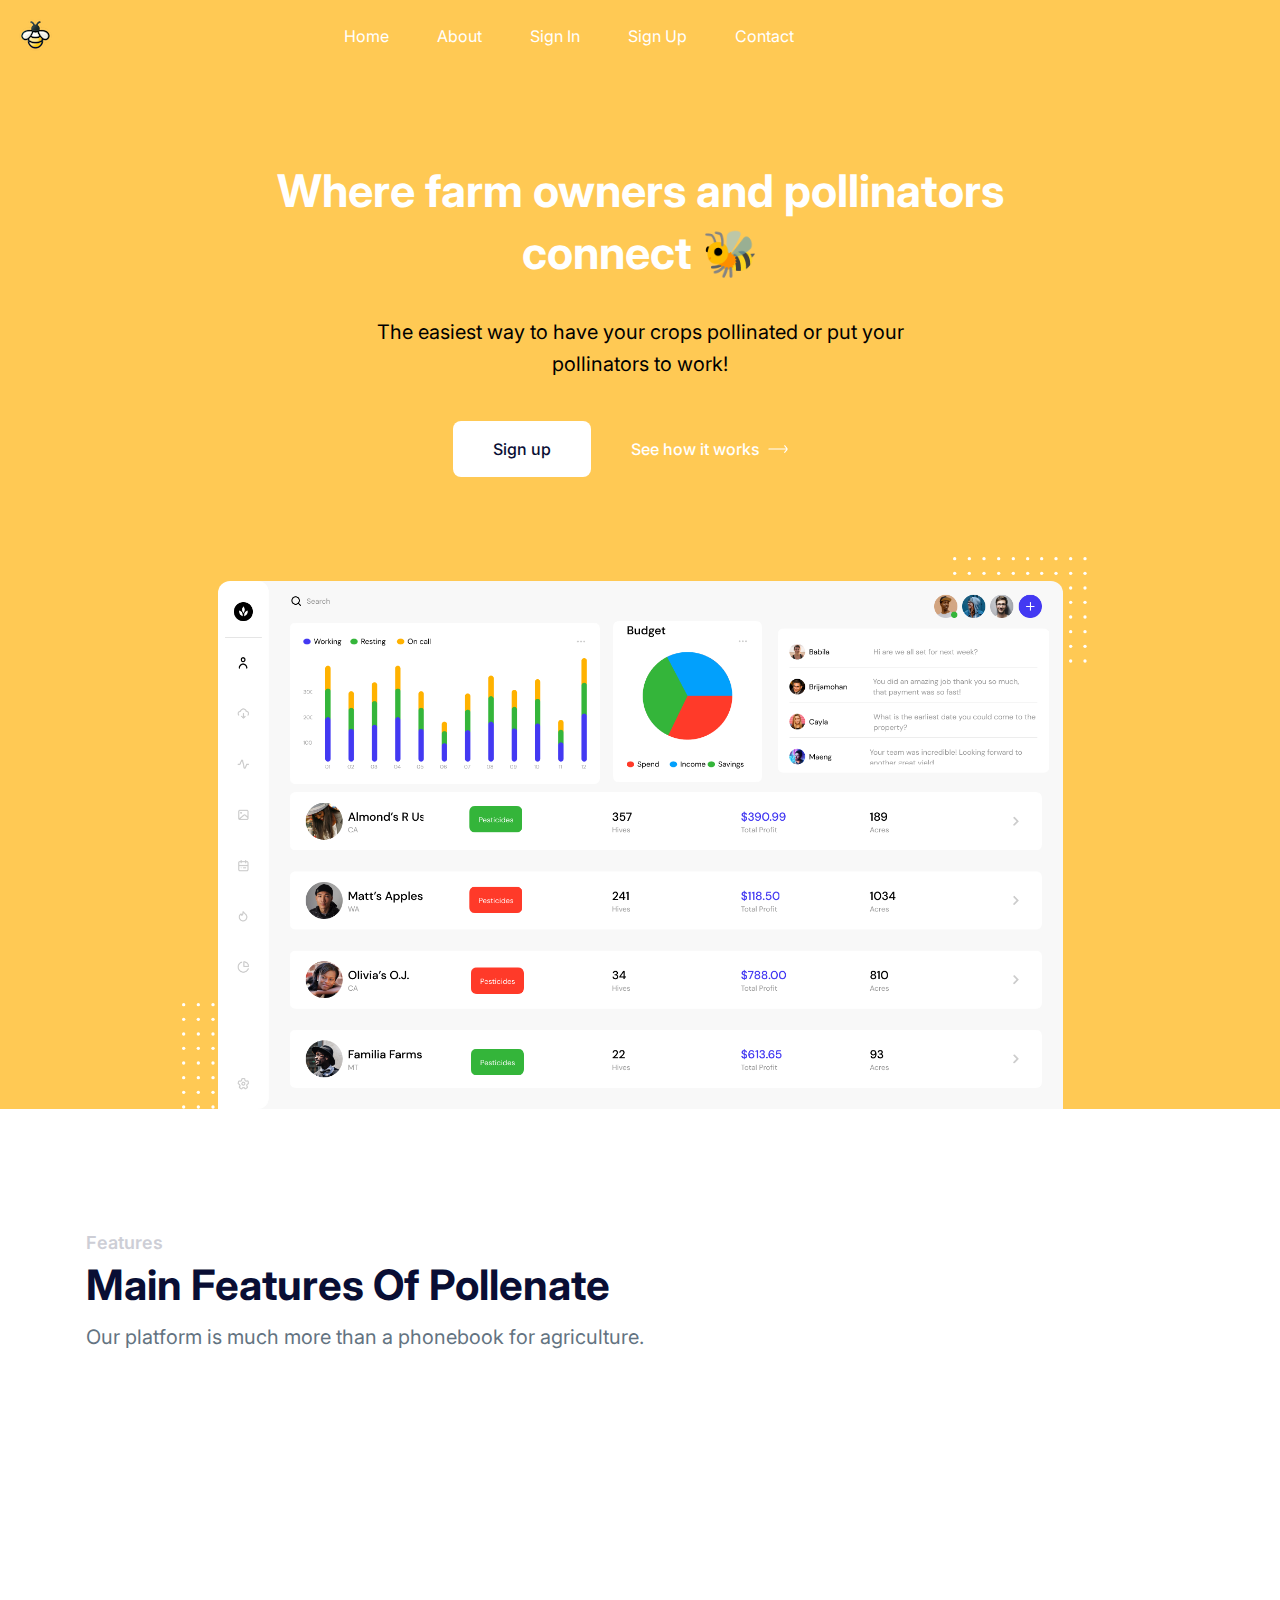
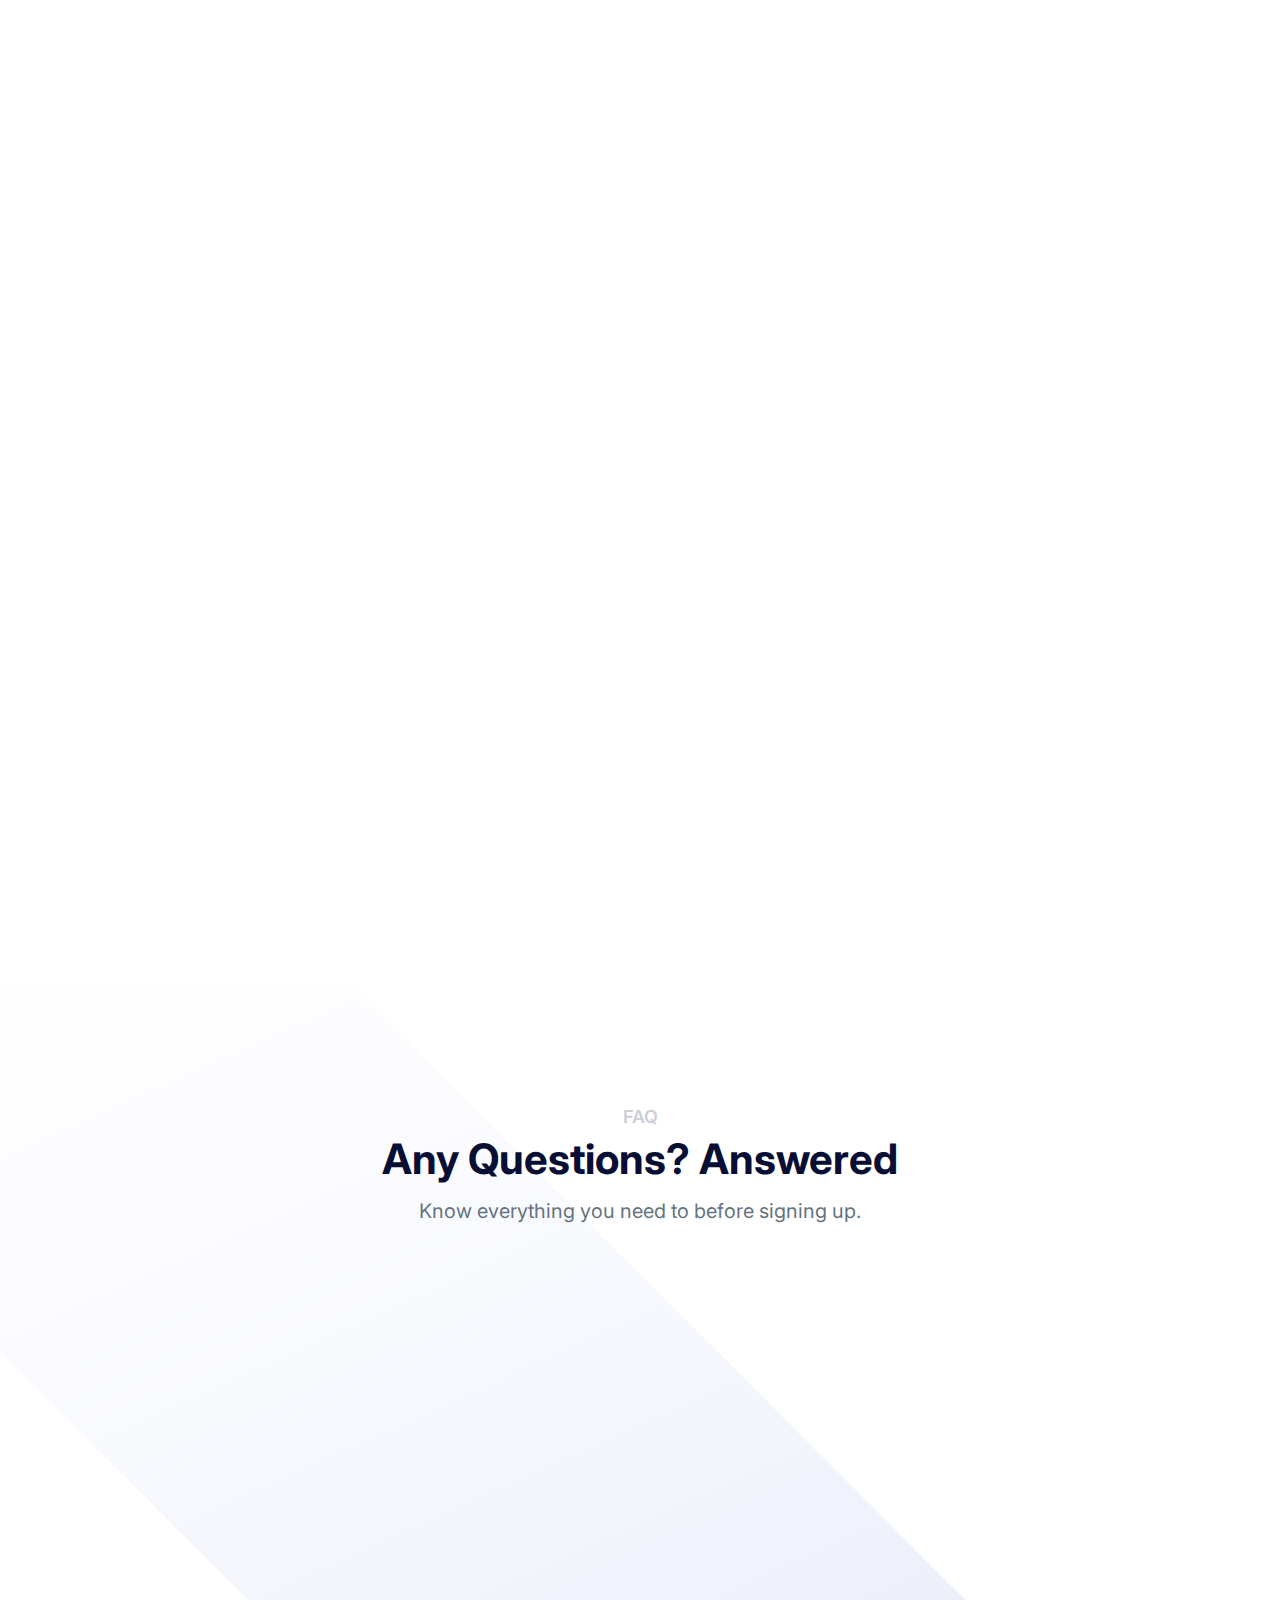
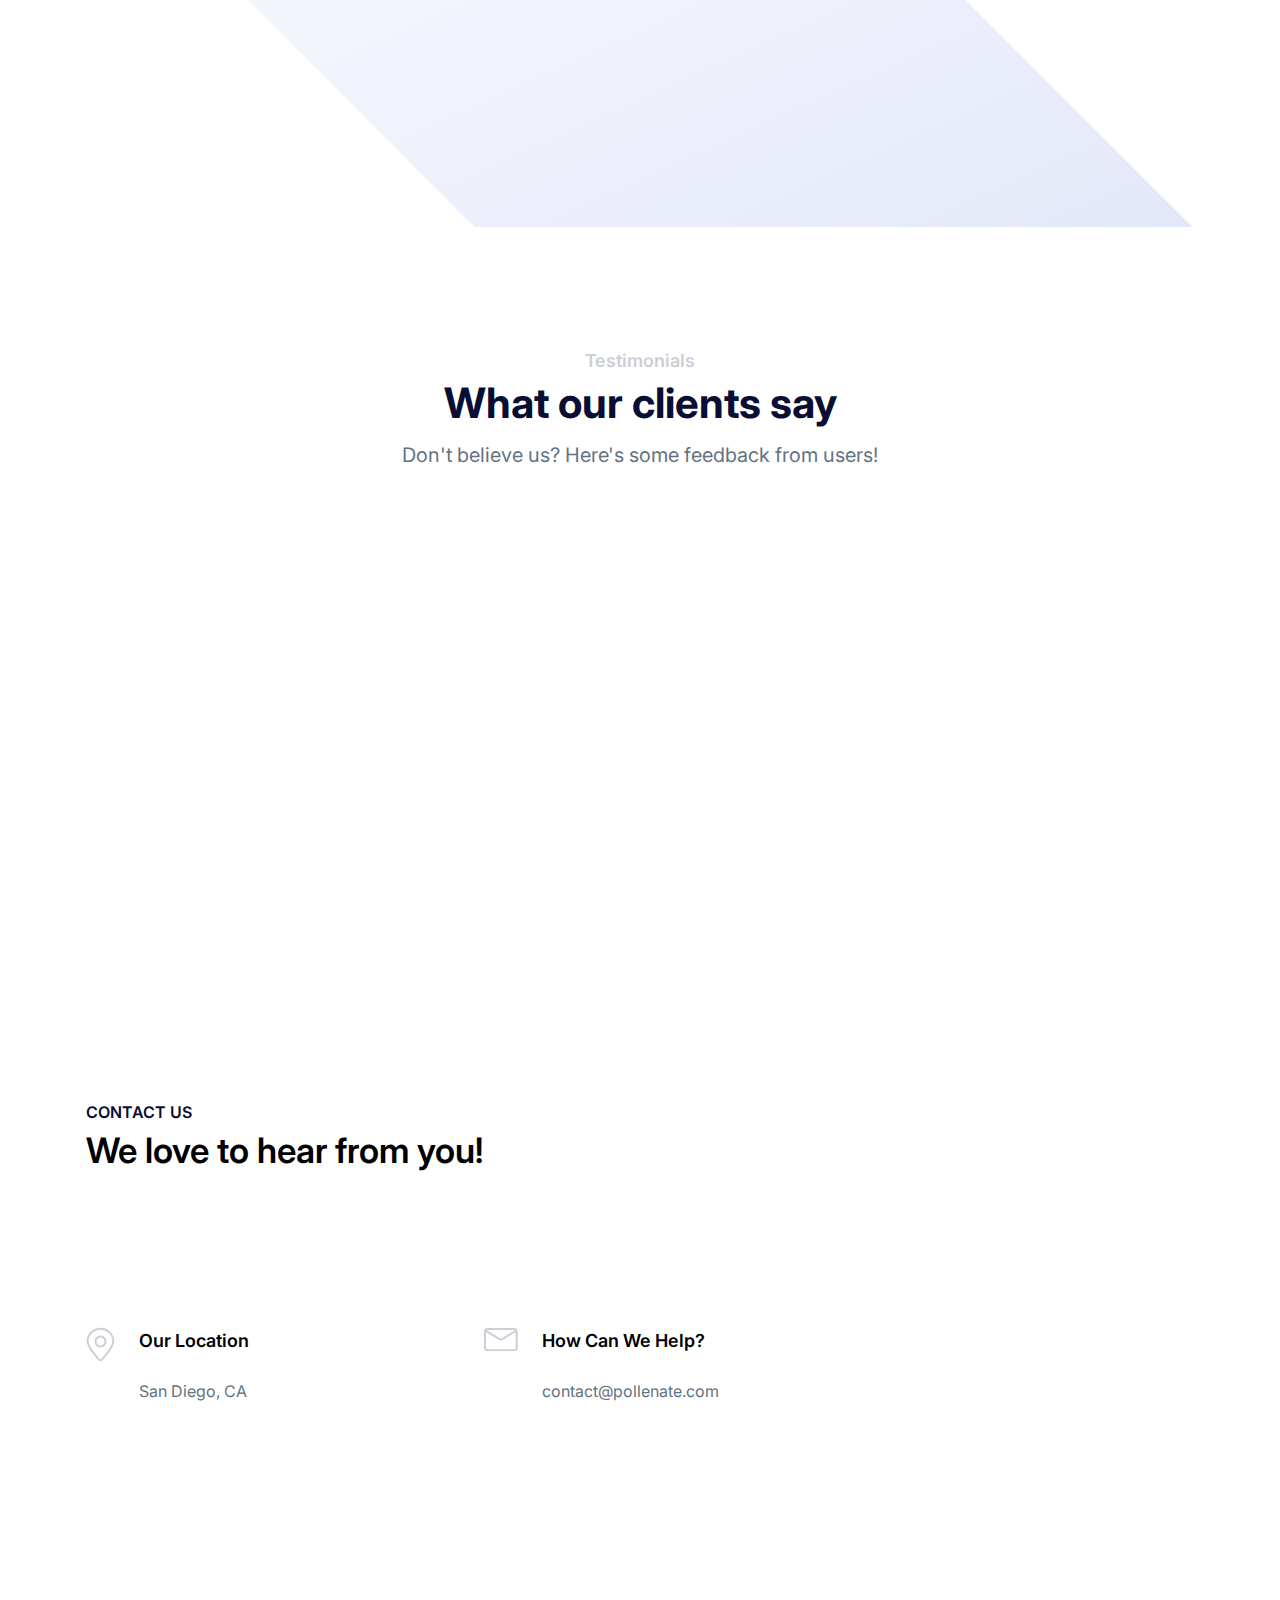
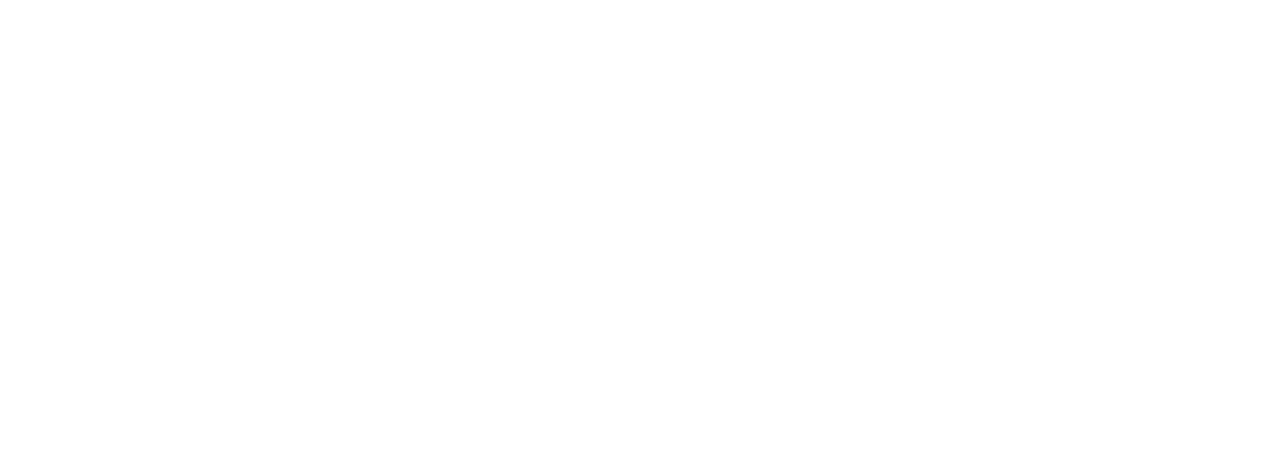
==== commit 4b4e3f60: "yay" ====
--- a/index.html
+++ b/index.html
@@ -22,34 +22,52 @@
   </head>
   <body>
     <!-- ====== Navbar Section Start ====== -->
-    <div class="ud-header absolute top-0 left-0 z-40 w-full bg-transparent">
-      <div class="container mx-auto flex items-center justify-between px-4">
-          <!-- Logo Section Simplified -->
-          <a href="index.html" class="w-60 max-w-full">
-              <img src="logo1.png" alt="logo" class="header-logo" />
-          </a>
+    <div class="ud-header absolute top-0 left-0 z-40 w-full items-center bg-transparent">
+        <div class="container">
+            <div class="relative -mx-4 flex items-center justify-between">
+                <!-- Logo Section -->
+                <div class="w-60 max-w-full px-4">
+                    <div class="container">
+                        <a href="index.html" class="navbar-logo">
+                            <img src="logo1.png" alt="logo" class="header-logo" />
+                        </a>
+                    </div>
+                </div>
 
                 <!-- Navbar Section -->
                 <div class="flex w-full items-center justify-between px-4">
                     <div>
-                      <button id="navbarToggler" class="lg:hidden rounded-lg p-2 ring-primary focus:ring-2">
-                        <span class="relative my-[6px] block h-[2px] w-[30px] bg-white"></span>
+                        <button id="navbarToggler" class="absolute right-4 top-1/2 -translate-y-1/2 rounded-lg px-3 py-[6px] ring-primary focus:ring-2 lg:hidden">
+                            <span class="relative my-[6px] block h-[2px] w-[30px] bg-white"></span>
                             <span class="relative my-[6px] block h-[2px] w-[30px] bg-white"></span>
                             <span class="relative my-[6px] block h-[2px] w-[30px] bg-white"></span>
                         </button>
-                        <nav id="navbarCollapse" class="hidden lg:flex lg:items-center lg:justify-center lg:w-full">
-                          <ul class="flex justify-center space-x-4">
-                              <li><a href="#home" class="py-2 text-base text-primary lg:text-white">Home</a></li>
-                              <li><a href="#about" class="py-2 text-base text-primary lg:text-white">About</a></li>
-                              <li><a href="#signup" class="py-2 text-base text-primary lg:text-white">Sign In</a></li>
-                              <li><a href="#signin" class="py-2 text-base text-primary lg:text-white">Sign Up</a></li>
-                              <li><a href="#contact" class="py-2 text-base text-primary lg:text-white">Contact</a></li>
-                          </ul>
-                      </nav>
+                        <nav id="navbarCollapse" class="absolute right-4 top-full hidden w-full max-w-[250px] rounded-lg bg-white py-5 shadow-lg lg:static lg:block lg:w-full lg:max-w-full lg:bg-transparent lg:py-0 lg:px-4 lg:shadow-none xl:px-6">
+                          <div class="flex items-center justify-center space-x-4">  
+                          <ul class="block lg:flex">
+                                <li class="group relative">
+                                    <a href="#home" class="ud-menu-scroll mx-8 flex py-2 text-base text-primary group-hover:text-primary lg:mr-0 lg:inline-flex lg:py-6 lg:px-0 lg:text-white lg:group-hover:text-white lg:group-hover:opacity-70">Home</a>
+                                </li>
+                                <li class="group relative">
+                                    <a href="#about" class="ud-menu-scroll mx-8 flex py-2 text-base text-primary group-hover:text-primary lg:mr-0 lg:ml-7 lg:inline-flex lg:py-6 lg:px-0 lg:text-white lg:group-hover:text-white lg:group-hover:opacity-70 xl:ml-12">About</a>
+                                </li>
+                                <li class="group relative">
+                                    <a href="#signup" class="ud-menu-scroll mx-8 flex py-2 text-base text-primary group-hover:text-primary lg:mr-0 lg:ml-7 lg:inline-flex lg:py-6 lg:px-0 lg:text-white lg:group-hover:text-white lg:group-hover:opacity-70 xl:ml-12">Sign In</a>
+                                </li>
+                                <li class="group relative">
+                                    <a href="#signin" class="ud-menu-scroll mx-8 flex py-2 text-base text-primary group-hover:text-primary lg:mr-0 lg:ml-7 lg:inline-flex lg:py-6 lg:px-0 lg:text-white lg:group-hover:text-white lg:group-hover:opacity-70 xl:ml-12">Sign Up</a>
+                                </li>
+                                <li class="group relative">
+                                    <a href="#contact" class="ud-menu-scroll mx-8 flex py-2 text-base text-primary group-hover:text-primary lg:mr-0 lg:ml-7 lg:inline-flex lg:py-6 lg:px-0 lg:text-white lg:group-hover:text-white lg:group-hover:opacity-70 xl:ml-12">Contact</a>
+                                </li>
+                            </ul>
+                            </div>
+                        </nav>
                     </div>
                 </div>
             </div>
         </div>
+    </div>
     <!-- ====== Navbar Section End -->
 
     <!-- ====== Hero Section Start -->
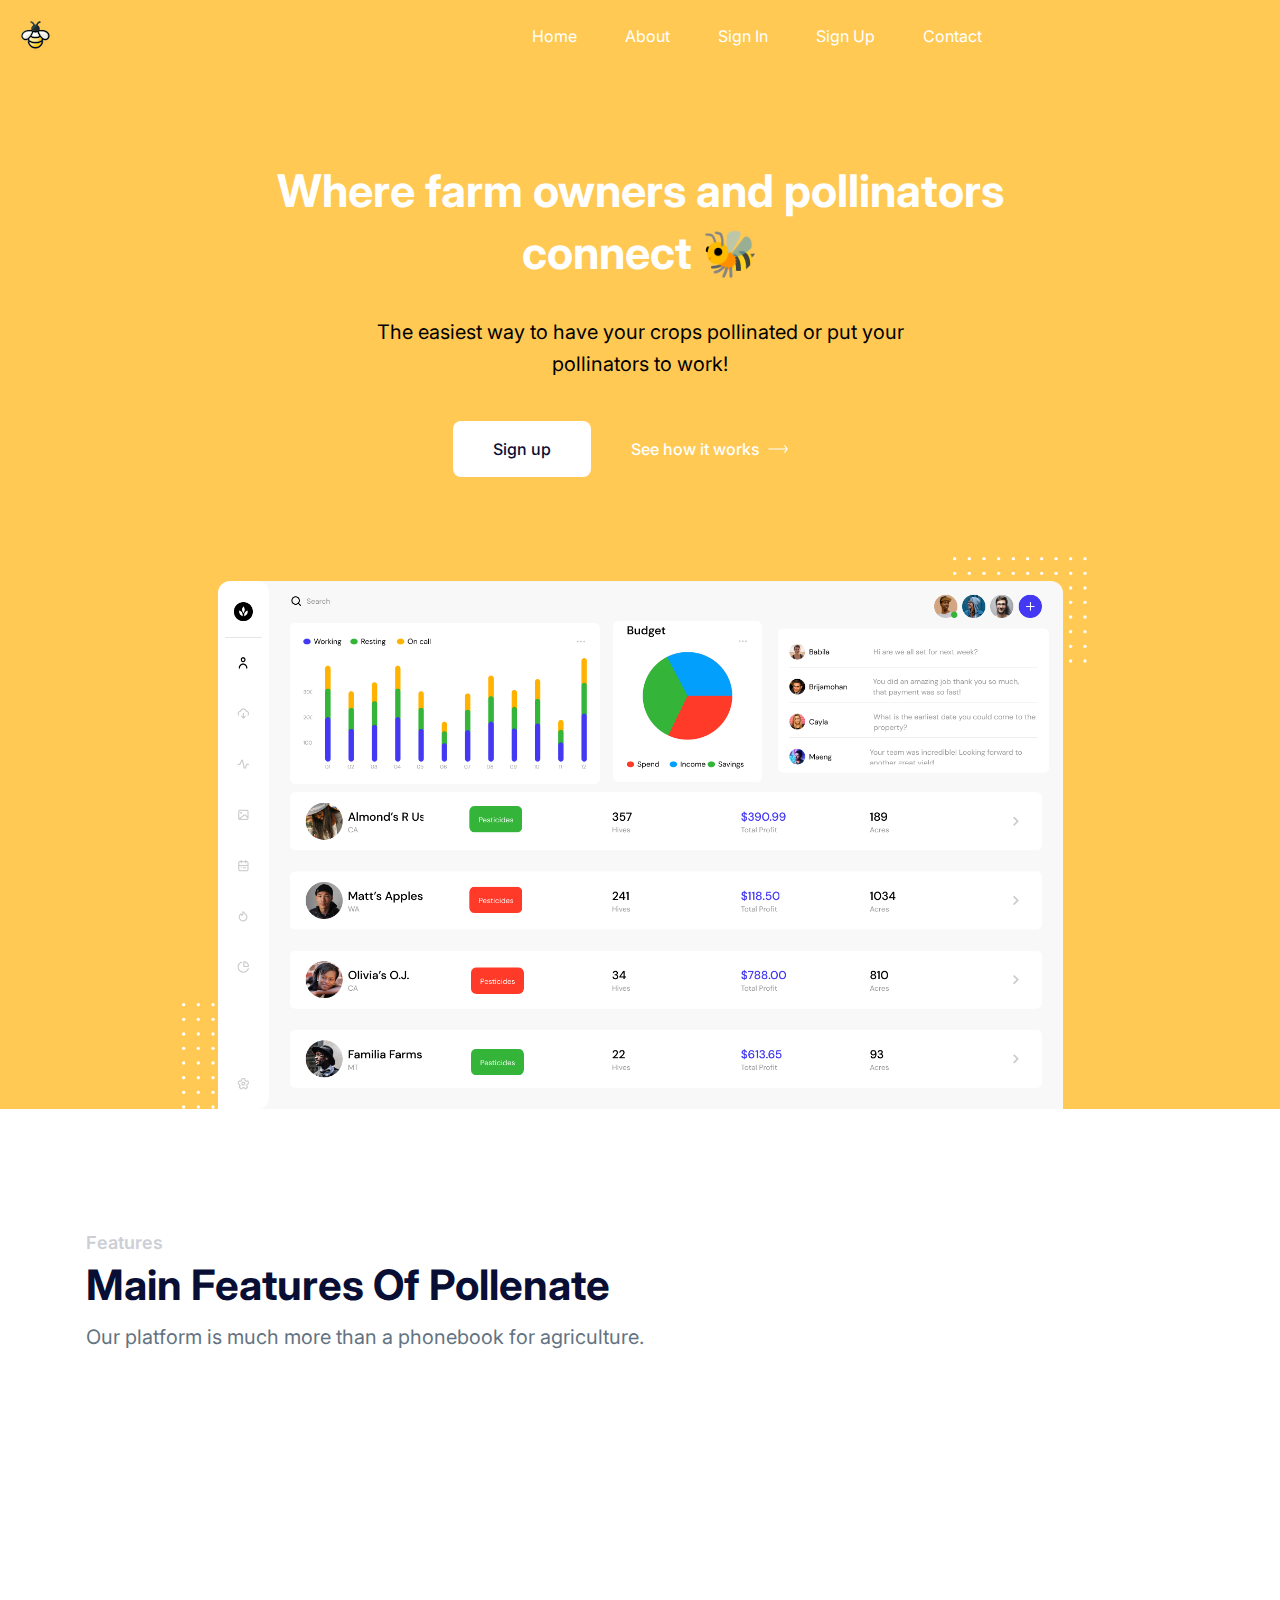
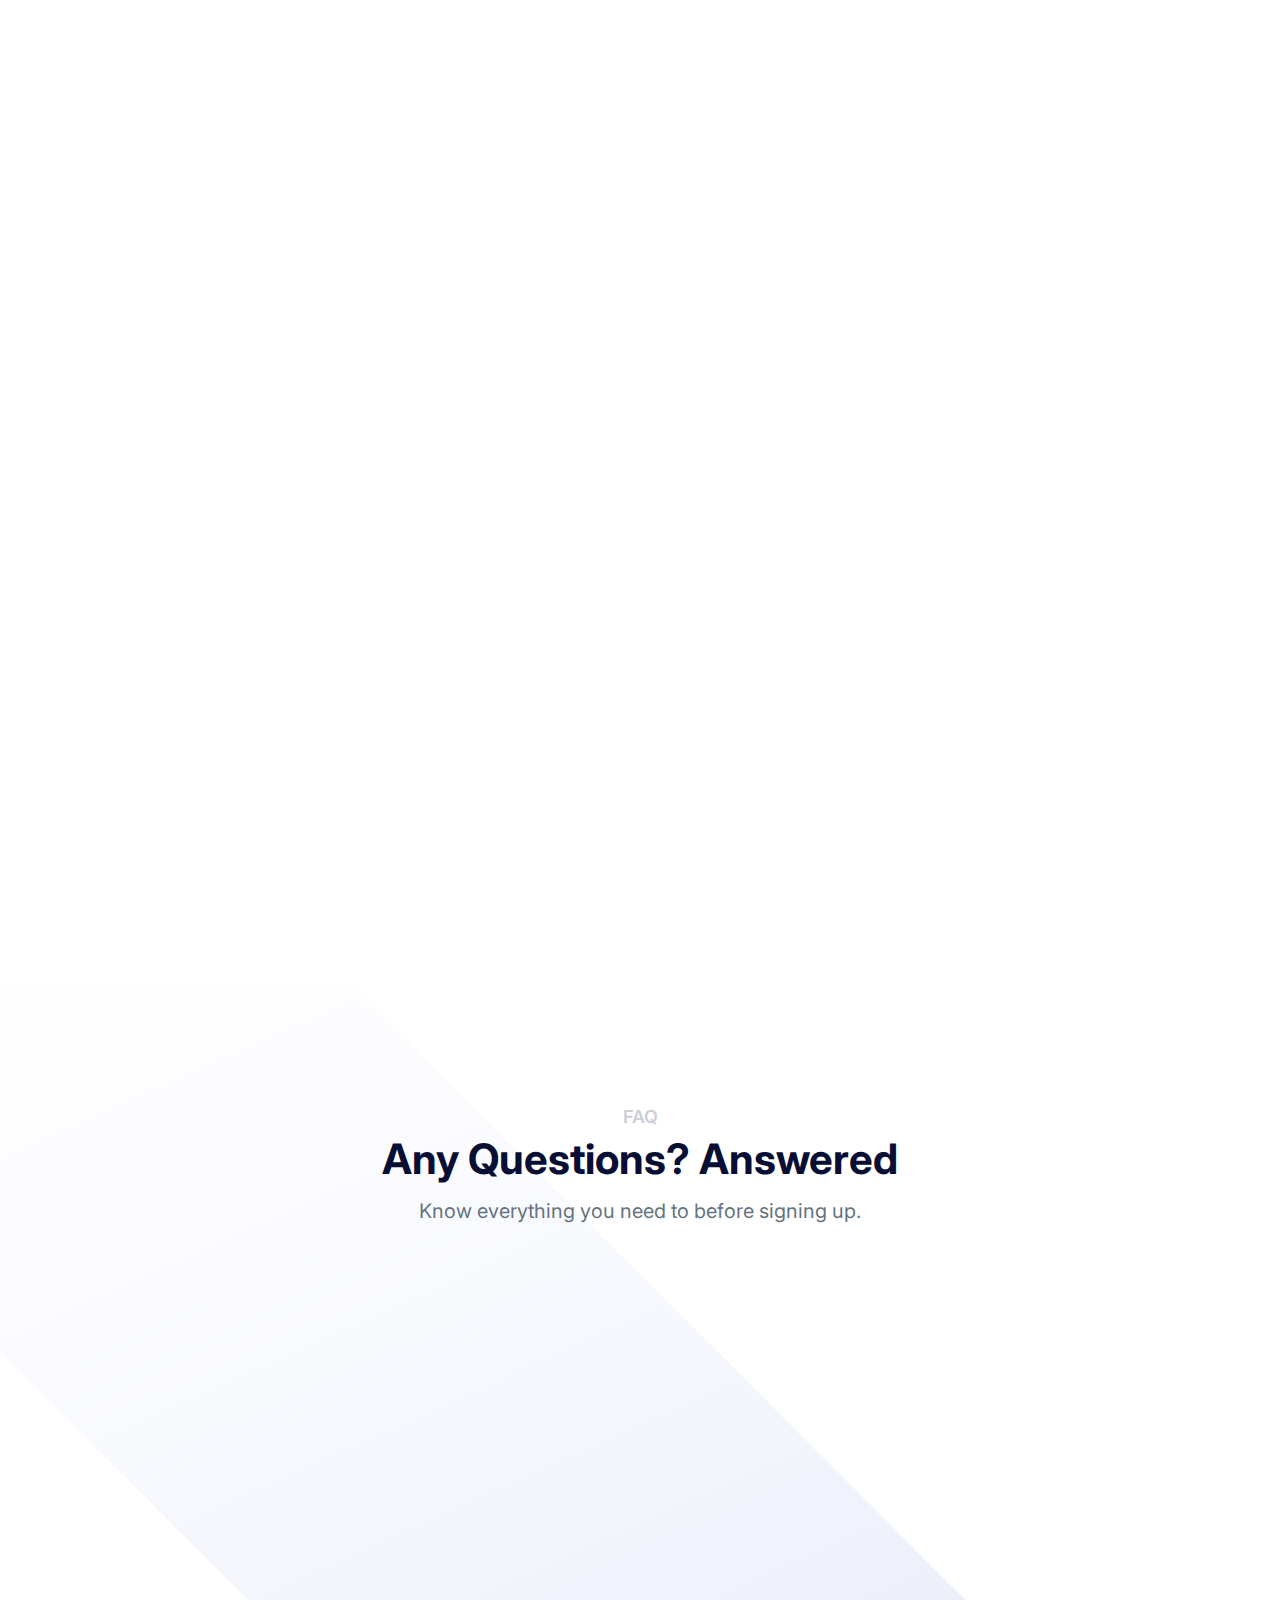
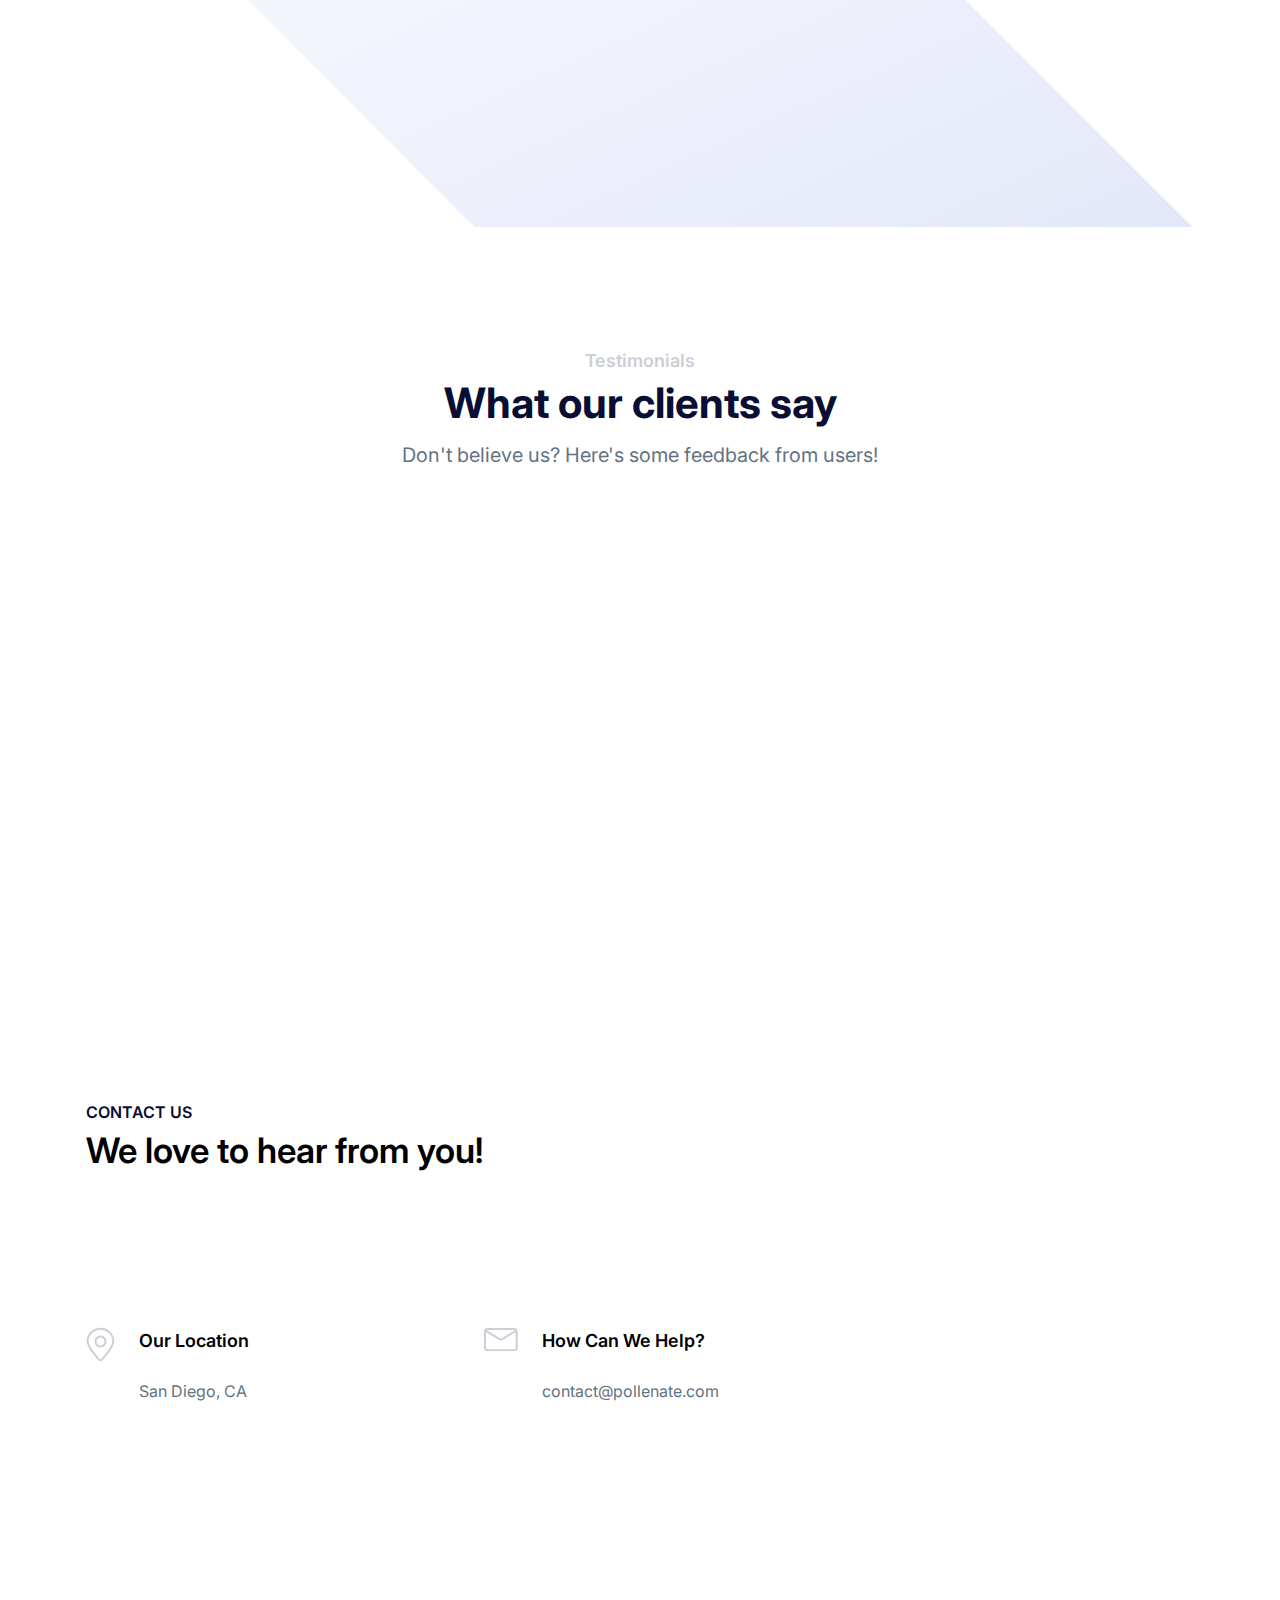
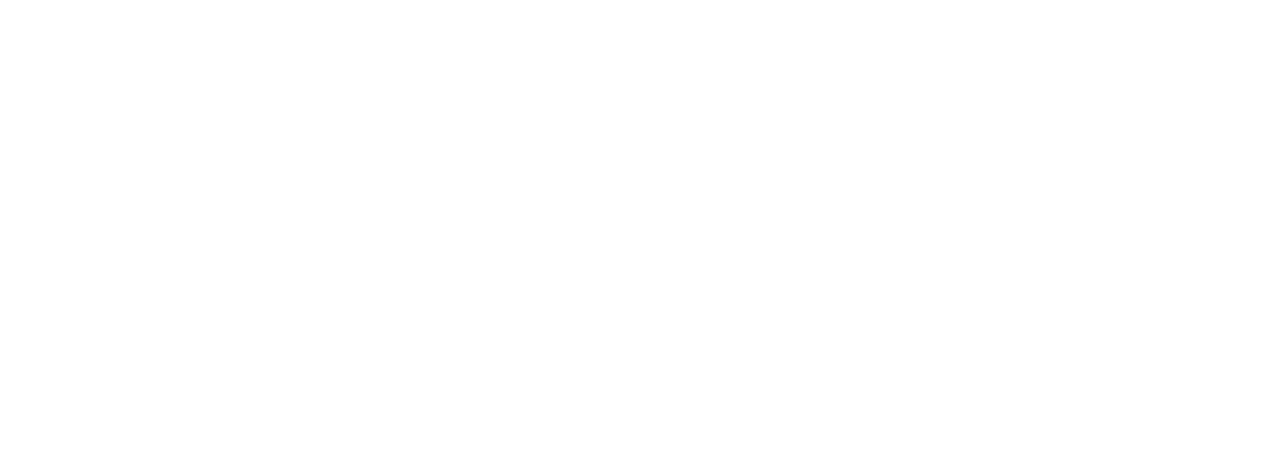
==== commit 148dad91: "yay" ====
--- a/index.html
+++ b/index.html
@@ -24,7 +24,7 @@
     <!-- ====== Navbar Section Start ====== -->
     <div class="ud-header absolute top-0 left-0 z-40 w-full items-center bg-transparent">
         <div class="container">
-            <div class="relative -mx-4 flex items-center justify-between">
+            <div class="relative -mx-4 flex items-center justify-center">
                 <!-- Logo Section -->
                 <div class="w-60 max-w-full px-4">
                     <div class="container">
@@ -35,7 +35,7 @@
                 </div>
 
                 <!-- Navbar Section -->
-                <div class="flex w-full items-center justify-between px-4">
+                <div class="flex w-full items-center justify-center px-4">
                     <div>
                         <button id="navbarToggler" class="absolute right-4 top-1/2 -translate-y-1/2 rounded-lg px-3 py-[6px] ring-primary focus:ring-2 lg:hidden">
                             <span class="relative my-[6px] block h-[2px] w-[30px] bg-white"></span>
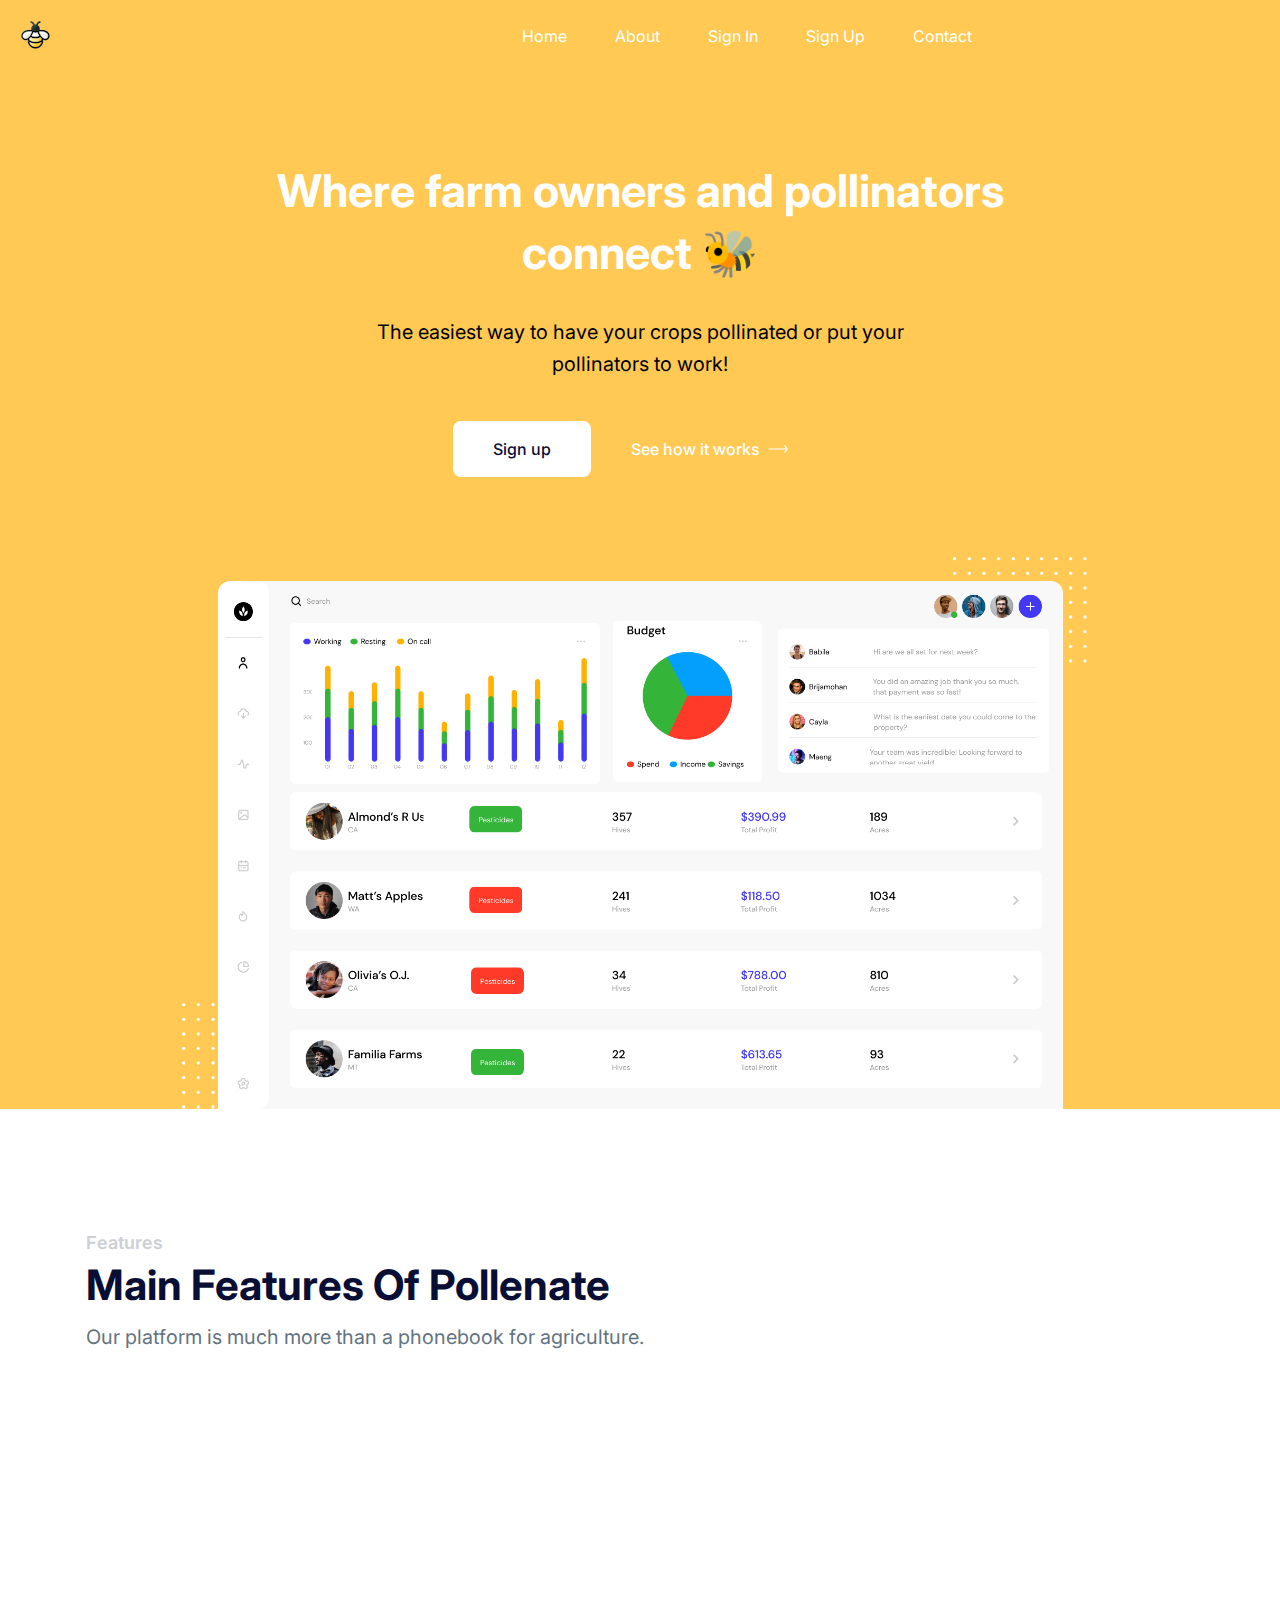
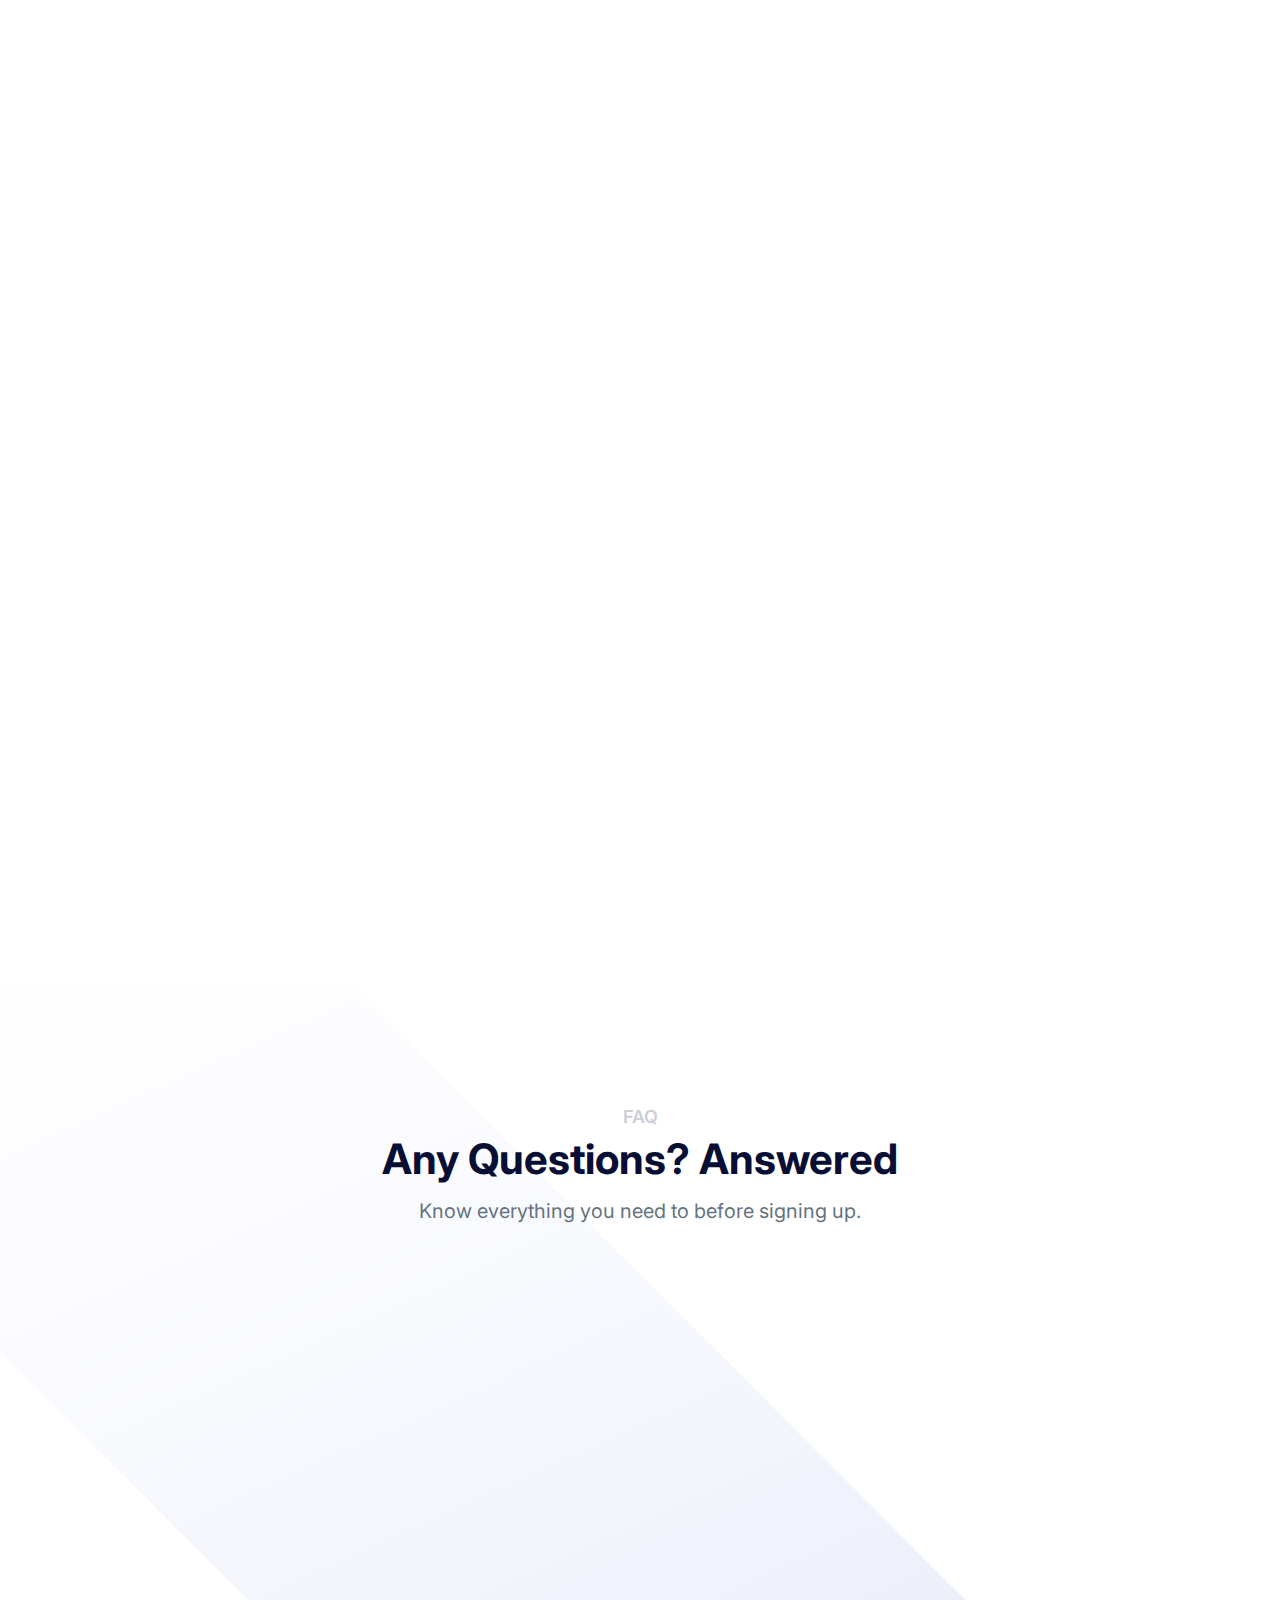
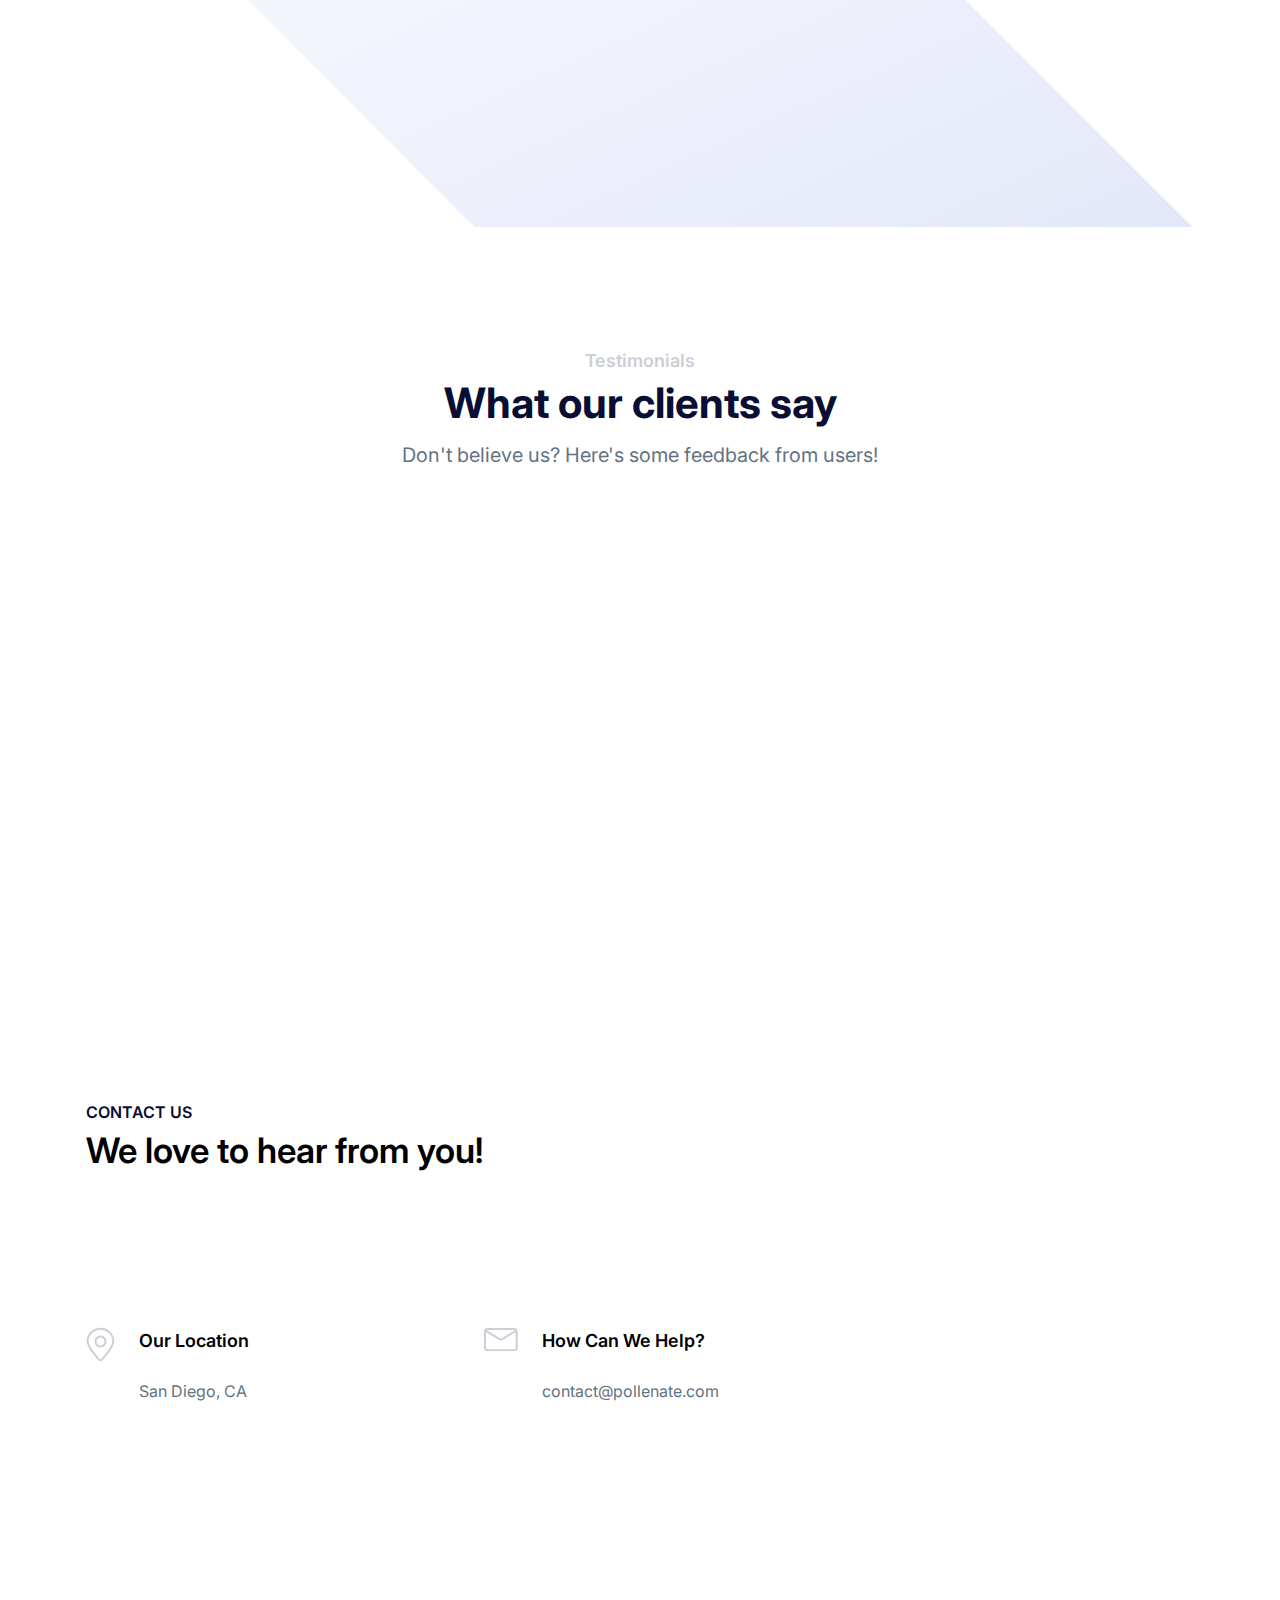
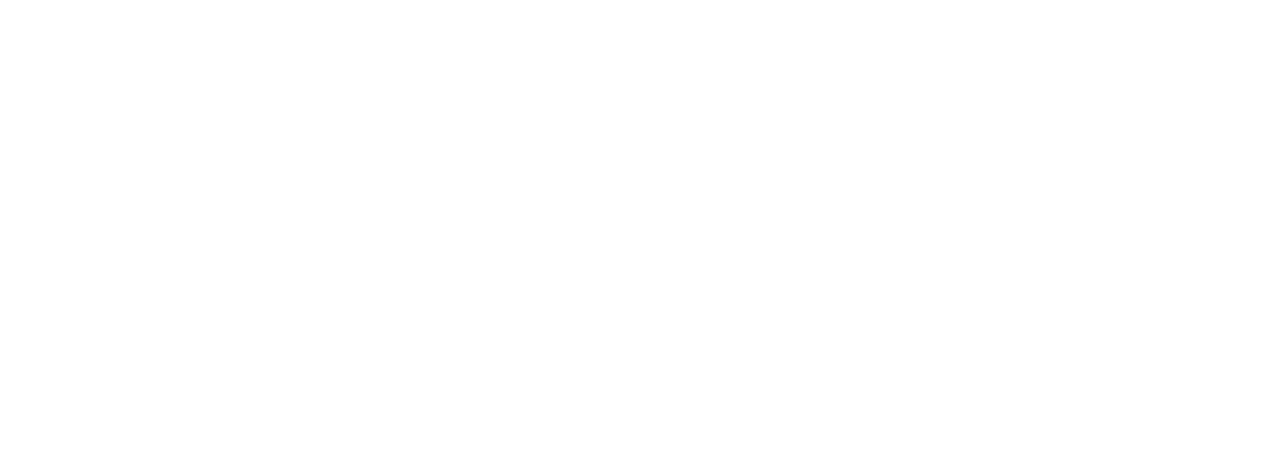
==== commit 3211f461: "yay" ====
--- a/index.html
+++ b/index.html
@@ -35,8 +35,8 @@
                 </div>
 
                 <!-- Navbar Section -->
-                <div class="flex w-full items-center justify-center px-4">
-                    <div>
+                <div class="flex w-full items-center justify-center px-4" style="transform: translateX(-10px);">
+                  <div>
                         <button id="navbarToggler" class="absolute right-4 top-1/2 -translate-y-1/2 rounded-lg px-3 py-[6px] ring-primary focus:ring-2 lg:hidden">
                             <span class="relative my-[6px] block h-[2px] w-[30px] bg-white"></span>
                             <span class="relative my-[6px] block h-[2px] w-[30px] bg-white"></span>
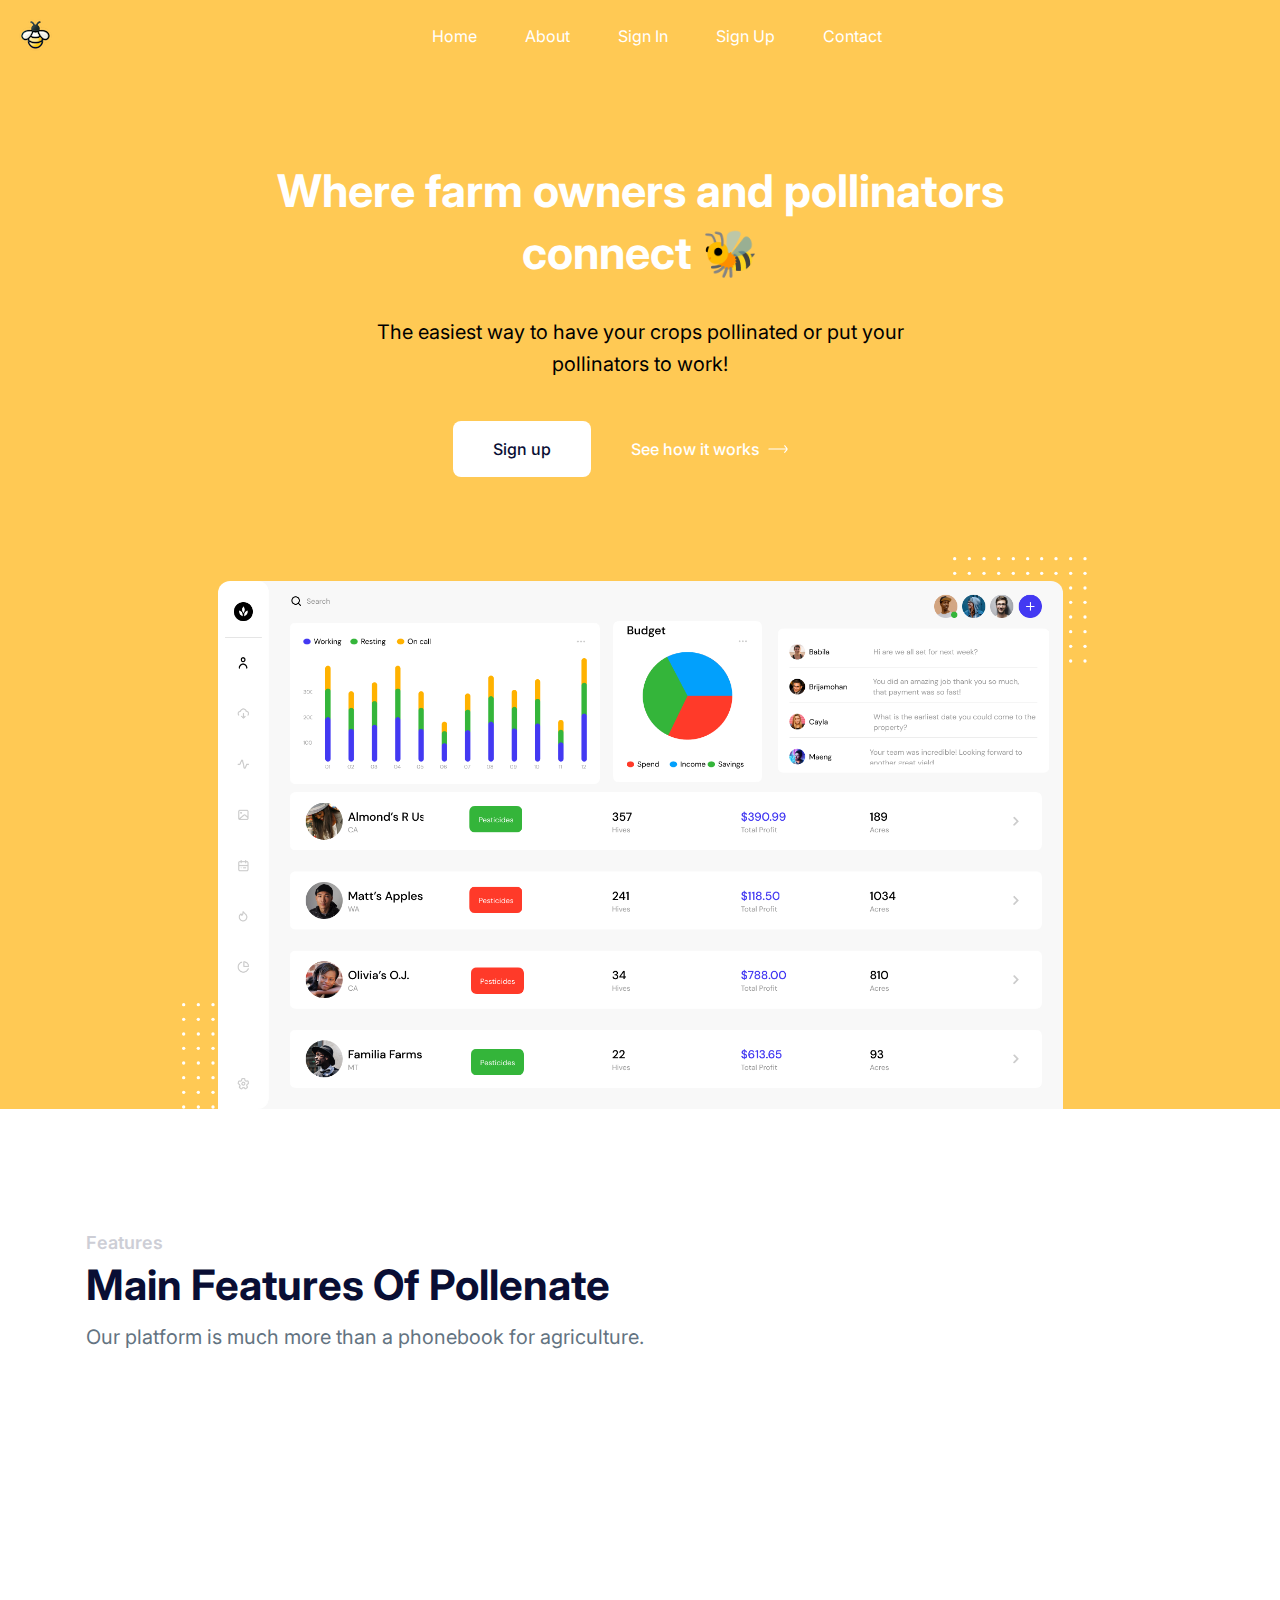
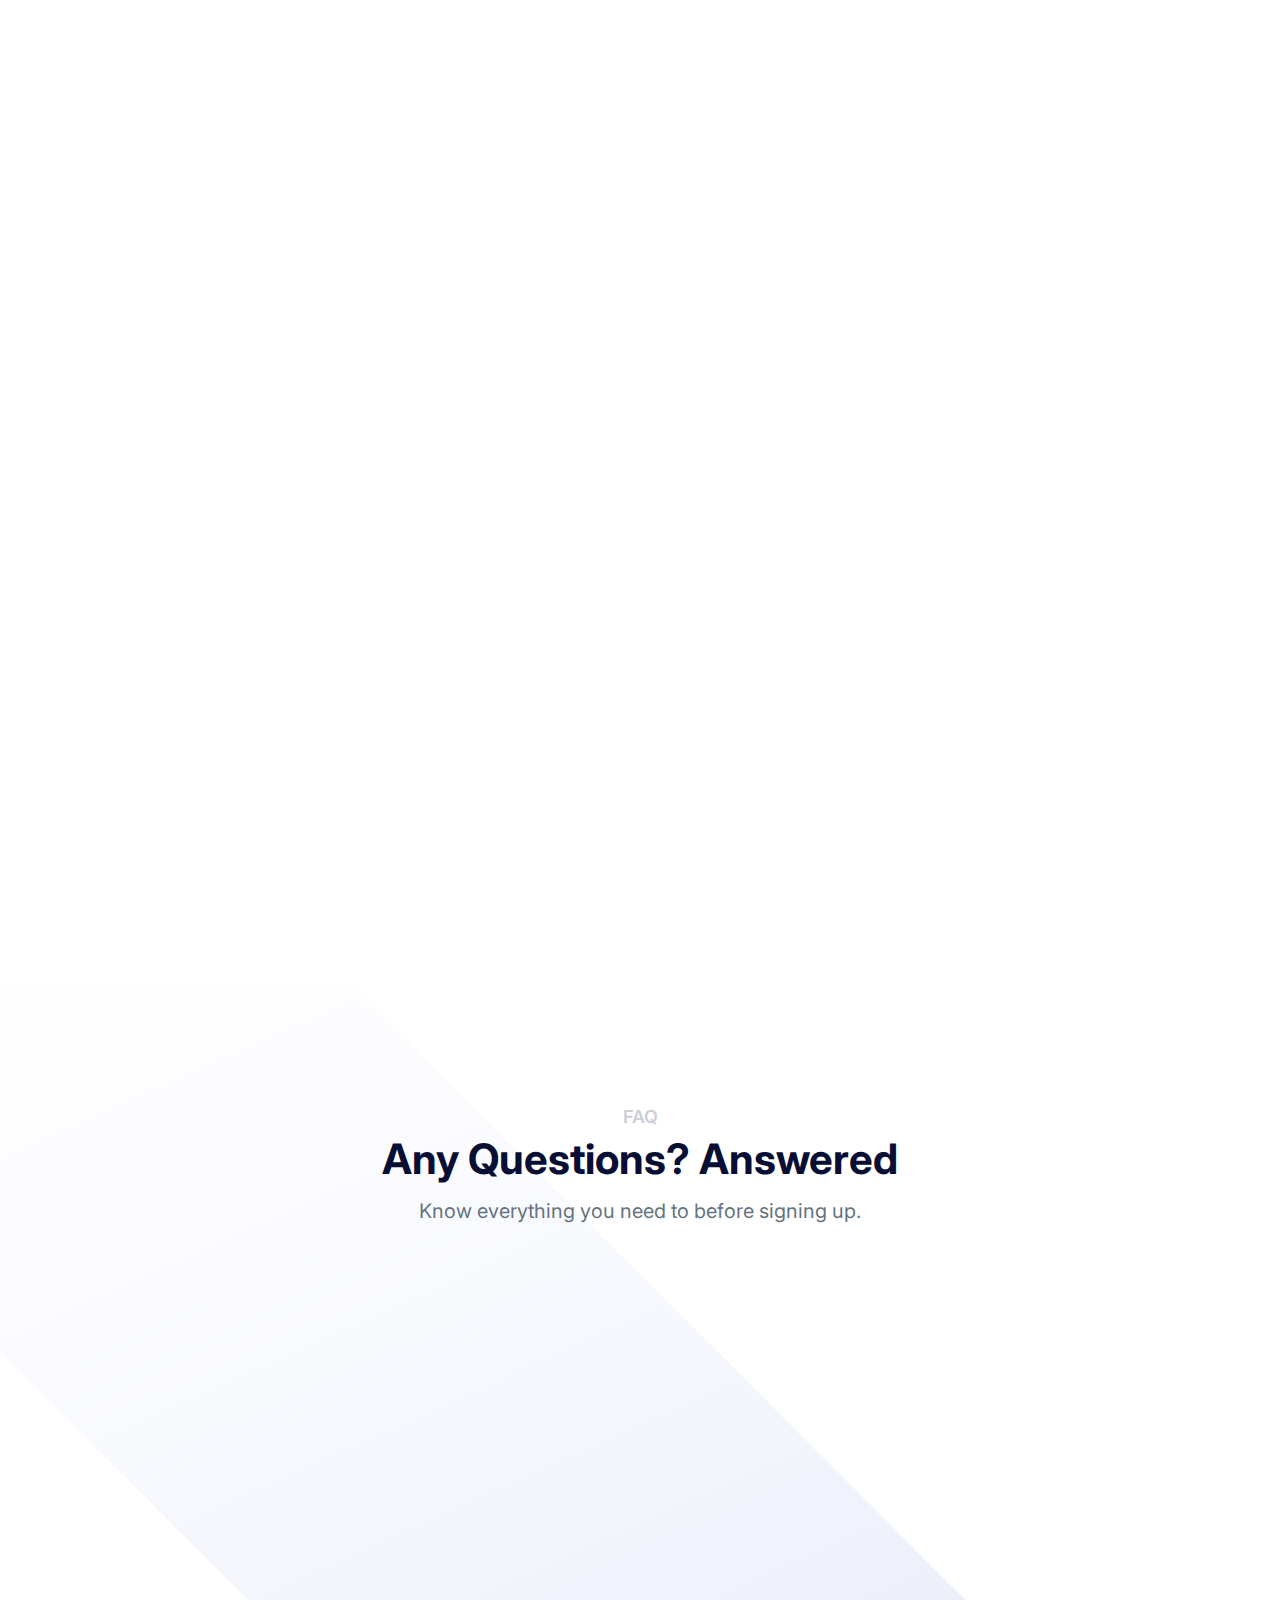
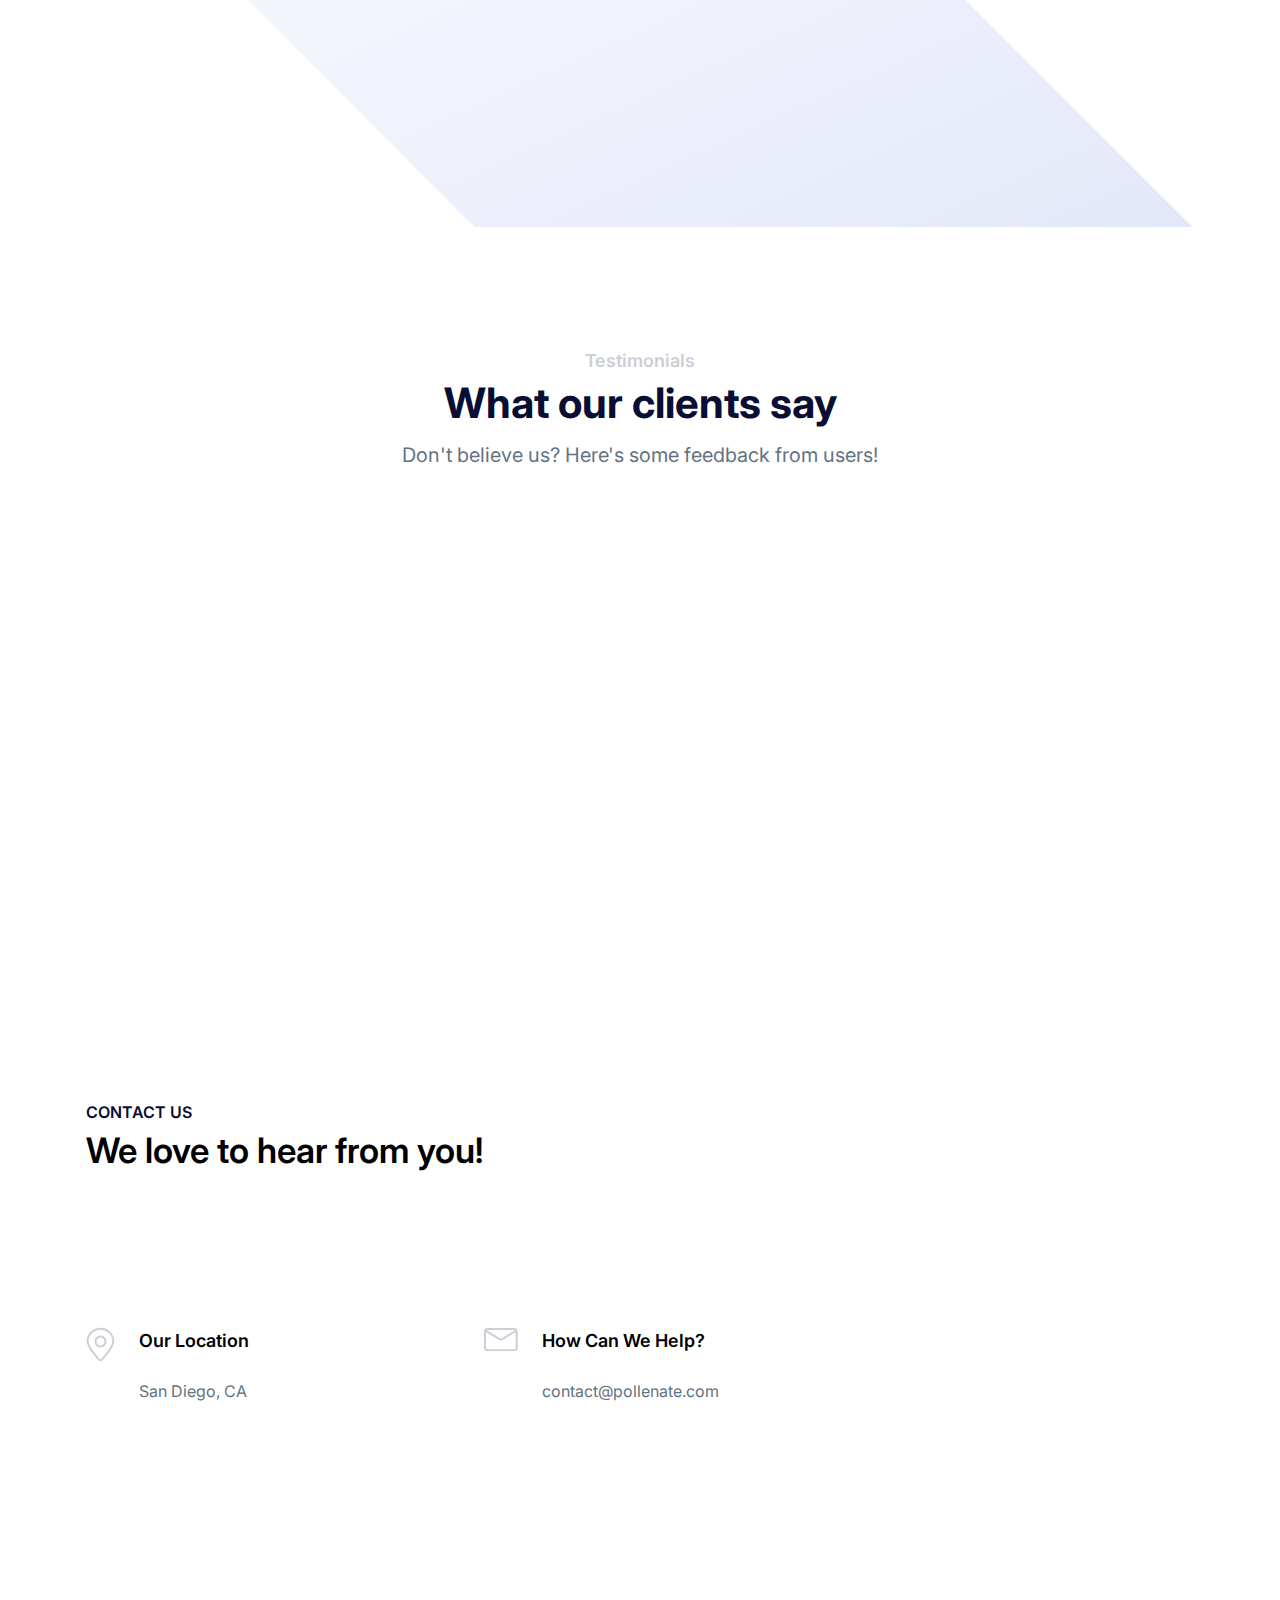
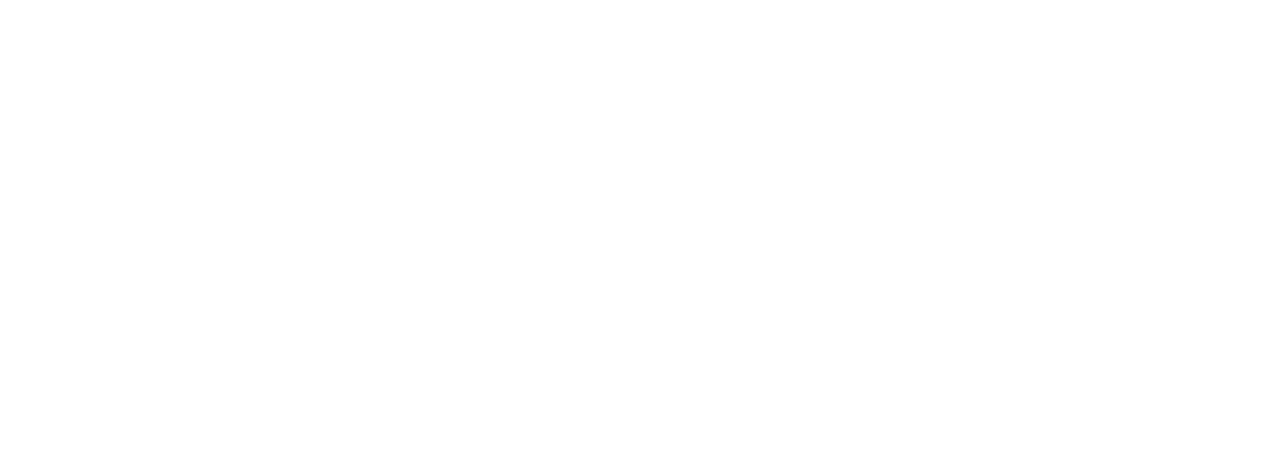
==== commit 7dbaa19b: "yay" ====
--- a/index.html
+++ b/index.html
@@ -35,7 +35,7 @@
                 </div>
 
                 <!-- Navbar Section -->
-                <div class="flex w-full items-center justify-center px-4" style="transform: translateX(-10px);">
+                <div class="flex w-full items-center justify-center px-4" style="transform: translateX(-100px);">
                   <div>
                         <button id="navbarToggler" class="absolute right-4 top-1/2 -translate-y-1/2 rounded-lg px-3 py-[6px] ring-primary focus:ring-2 lg:hidden">
                             <span class="relative my-[6px] block h-[2px] w-[30px] bg-white"></span>
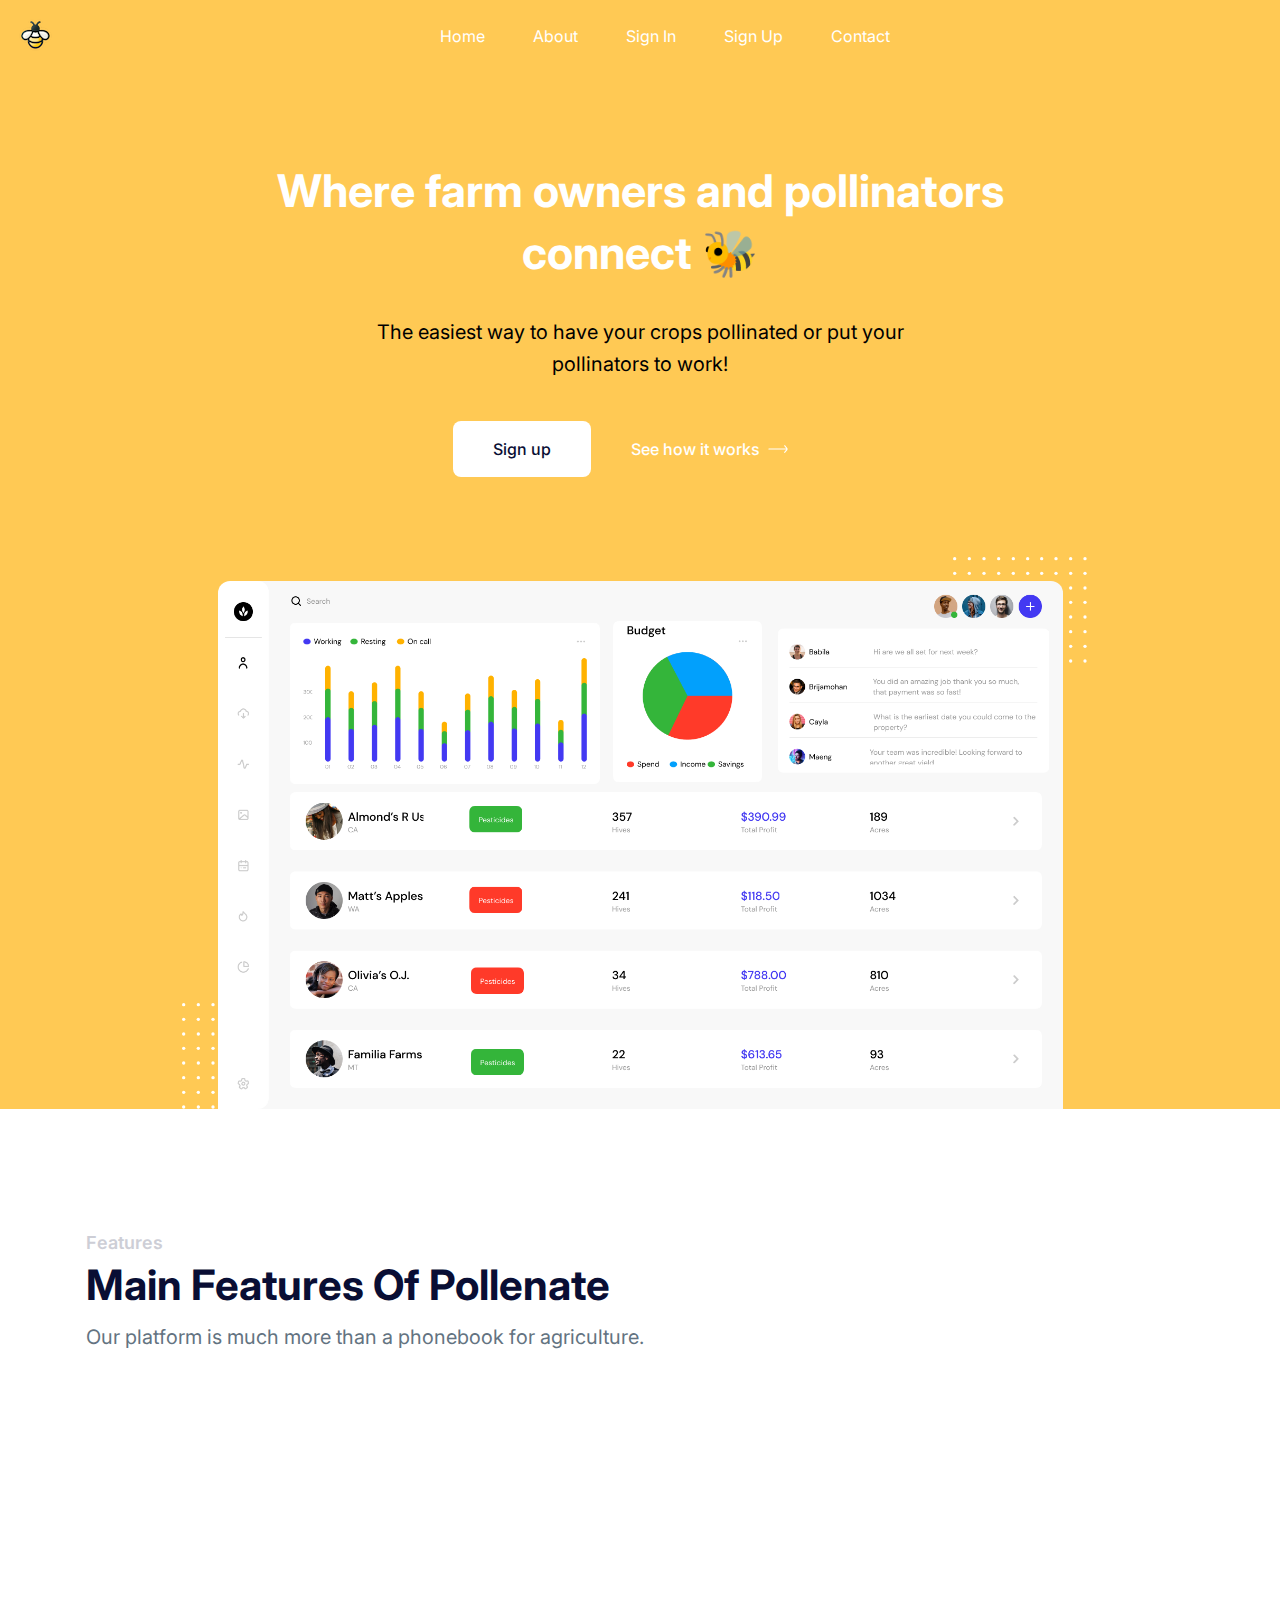
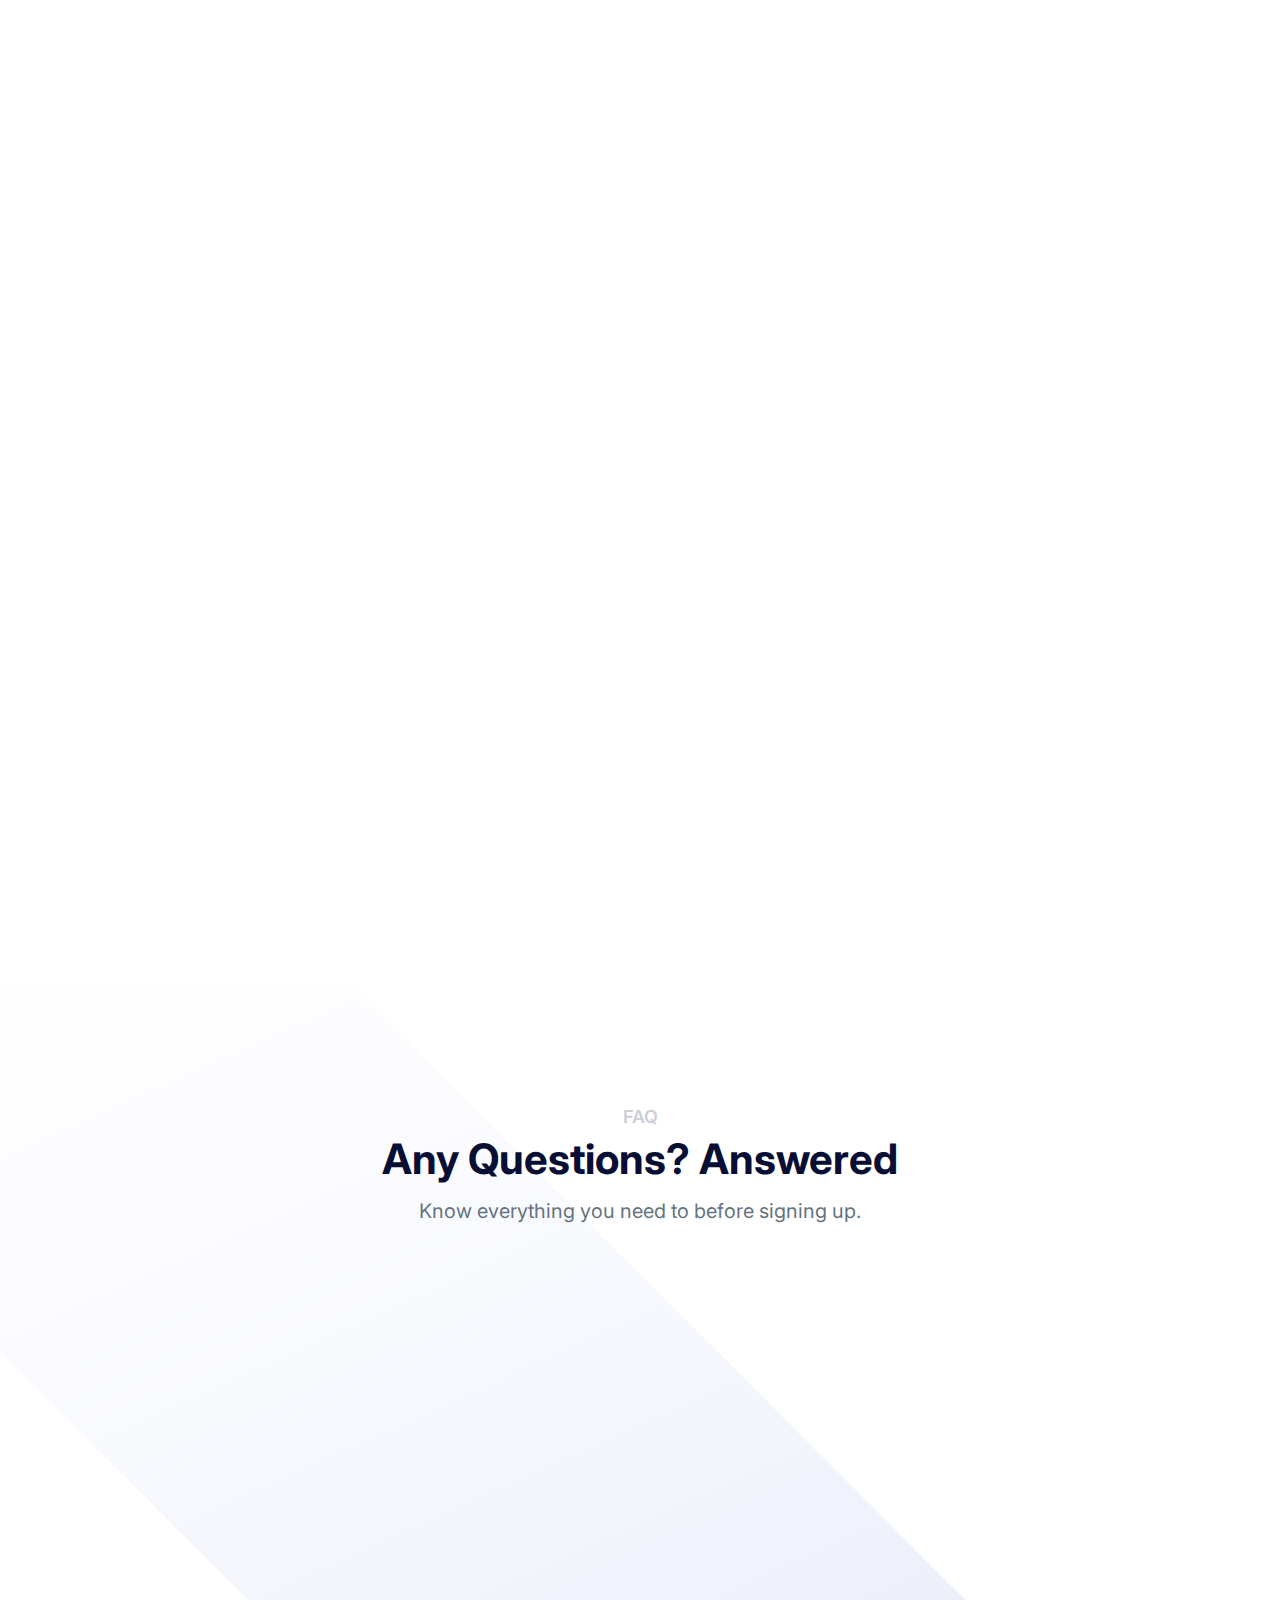
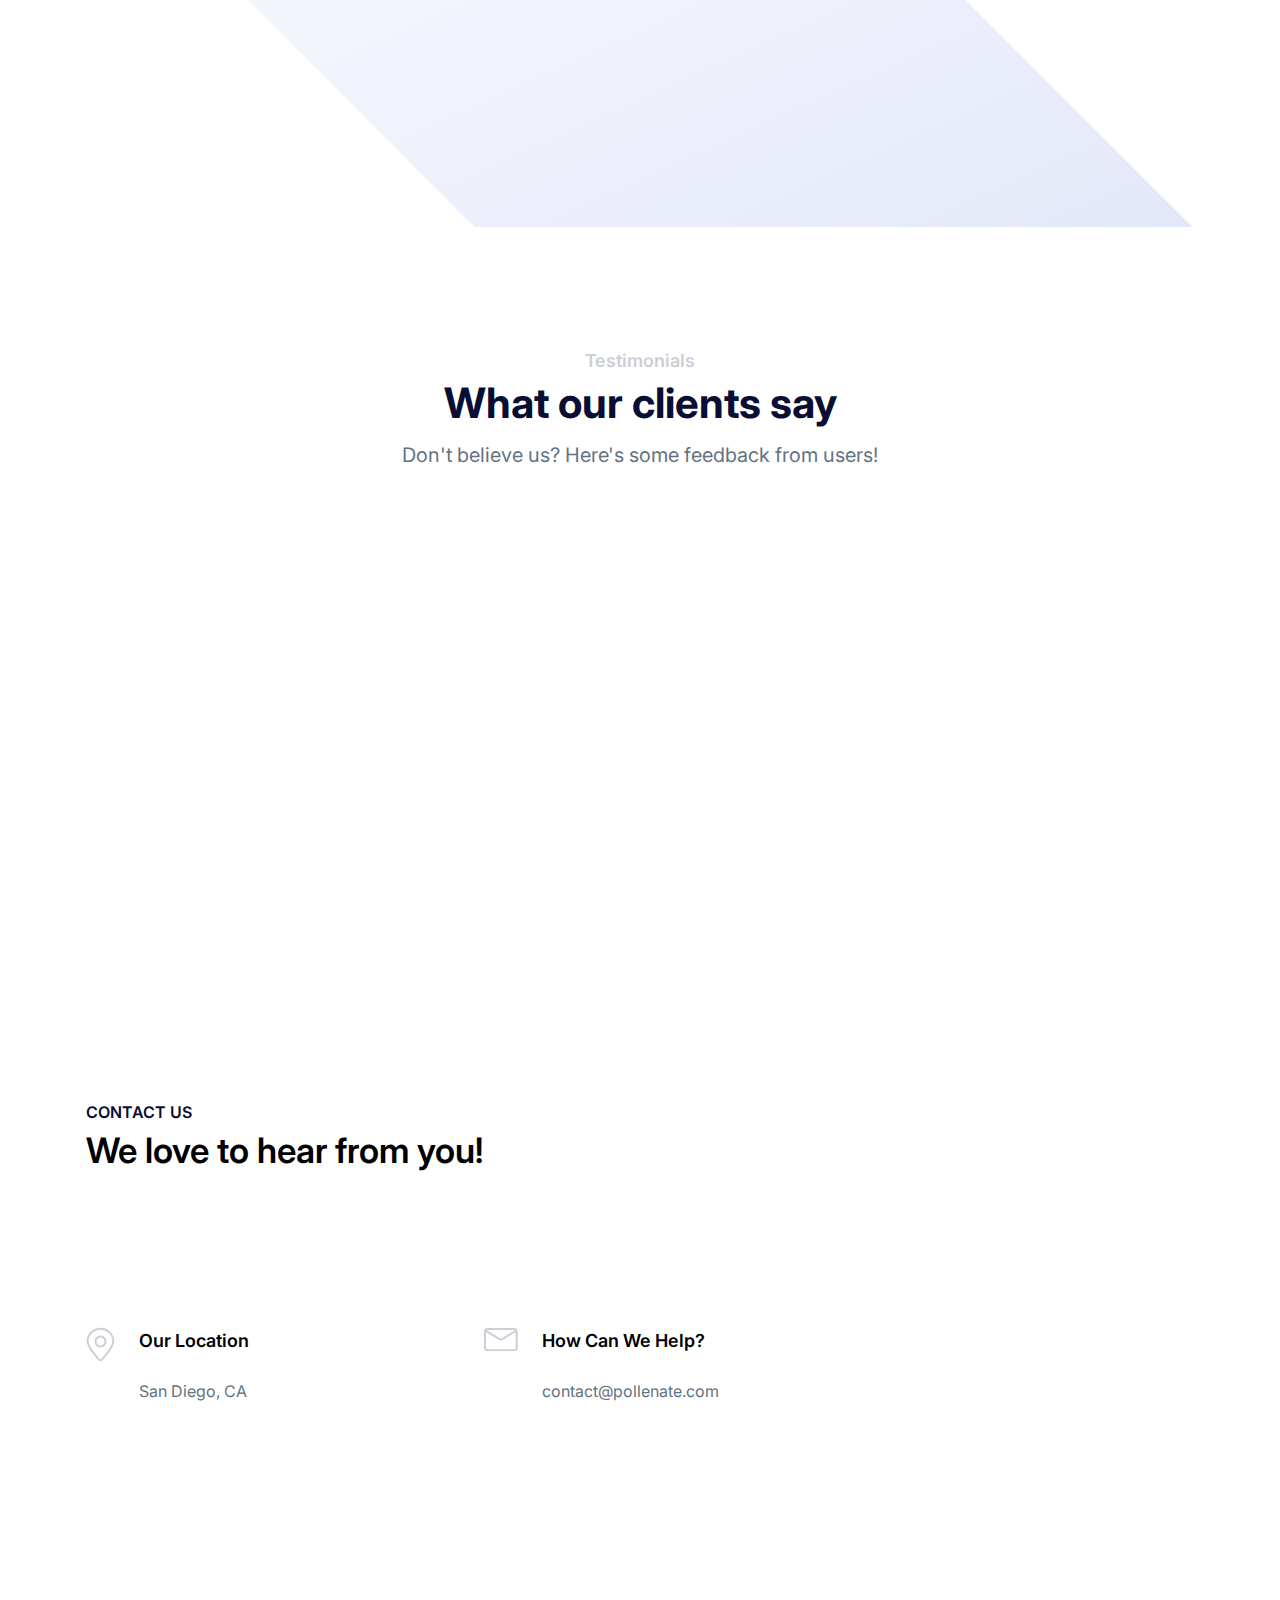
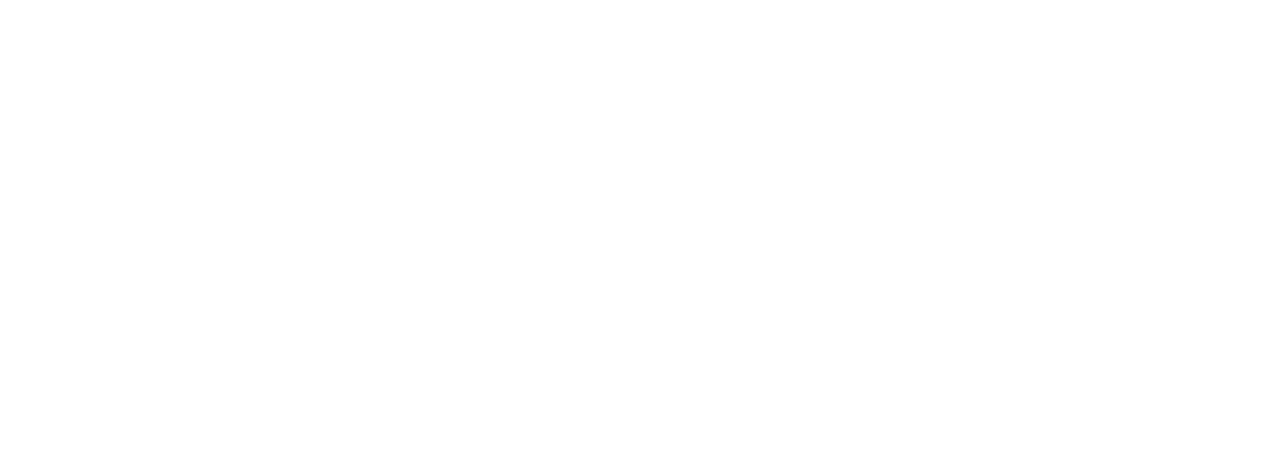
==== commit 0648fb2c: "yay" ====
--- a/index.html
+++ b/index.html
@@ -46,7 +46,7 @@
                           <div class="flex items-center justify-center space-x-4">  
                           <ul class="block lg:flex">
                                 <li class="group relative">
-                                    <a href="#home" class="ud-menu-scroll mx-8 flex py-2 text-base text-primary group-hover:text-primary lg:mr-0 lg:inline-flex lg:py-6 lg:px-0 lg:text-white lg:group-hover:text-white lg:group-hover:opacity-70">Home</a>
+                                    <a href="#home" class="ud-menu-scroll mx-8 flex py-2 text-base text-primary group-hover:text-primary lg:mr-0 lg:ml-7 lg:inline-flex lg:py-6 lg:px-0 lg:text-white lg:group-hover:text-white lg:group-hover:opacity-70 xl:ml-12">Home</a>
                                 </li>
                                 <li class="group relative">
                                     <a href="#about" class="ud-menu-scroll mx-8 flex py-2 text-base text-primary group-hover:text-primary lg:mr-0 lg:ml-7 lg:inline-flex lg:py-6 lg:px-0 lg:text-white lg:group-hover:text-white lg:group-hover:opacity-70 xl:ml-12">About</a>
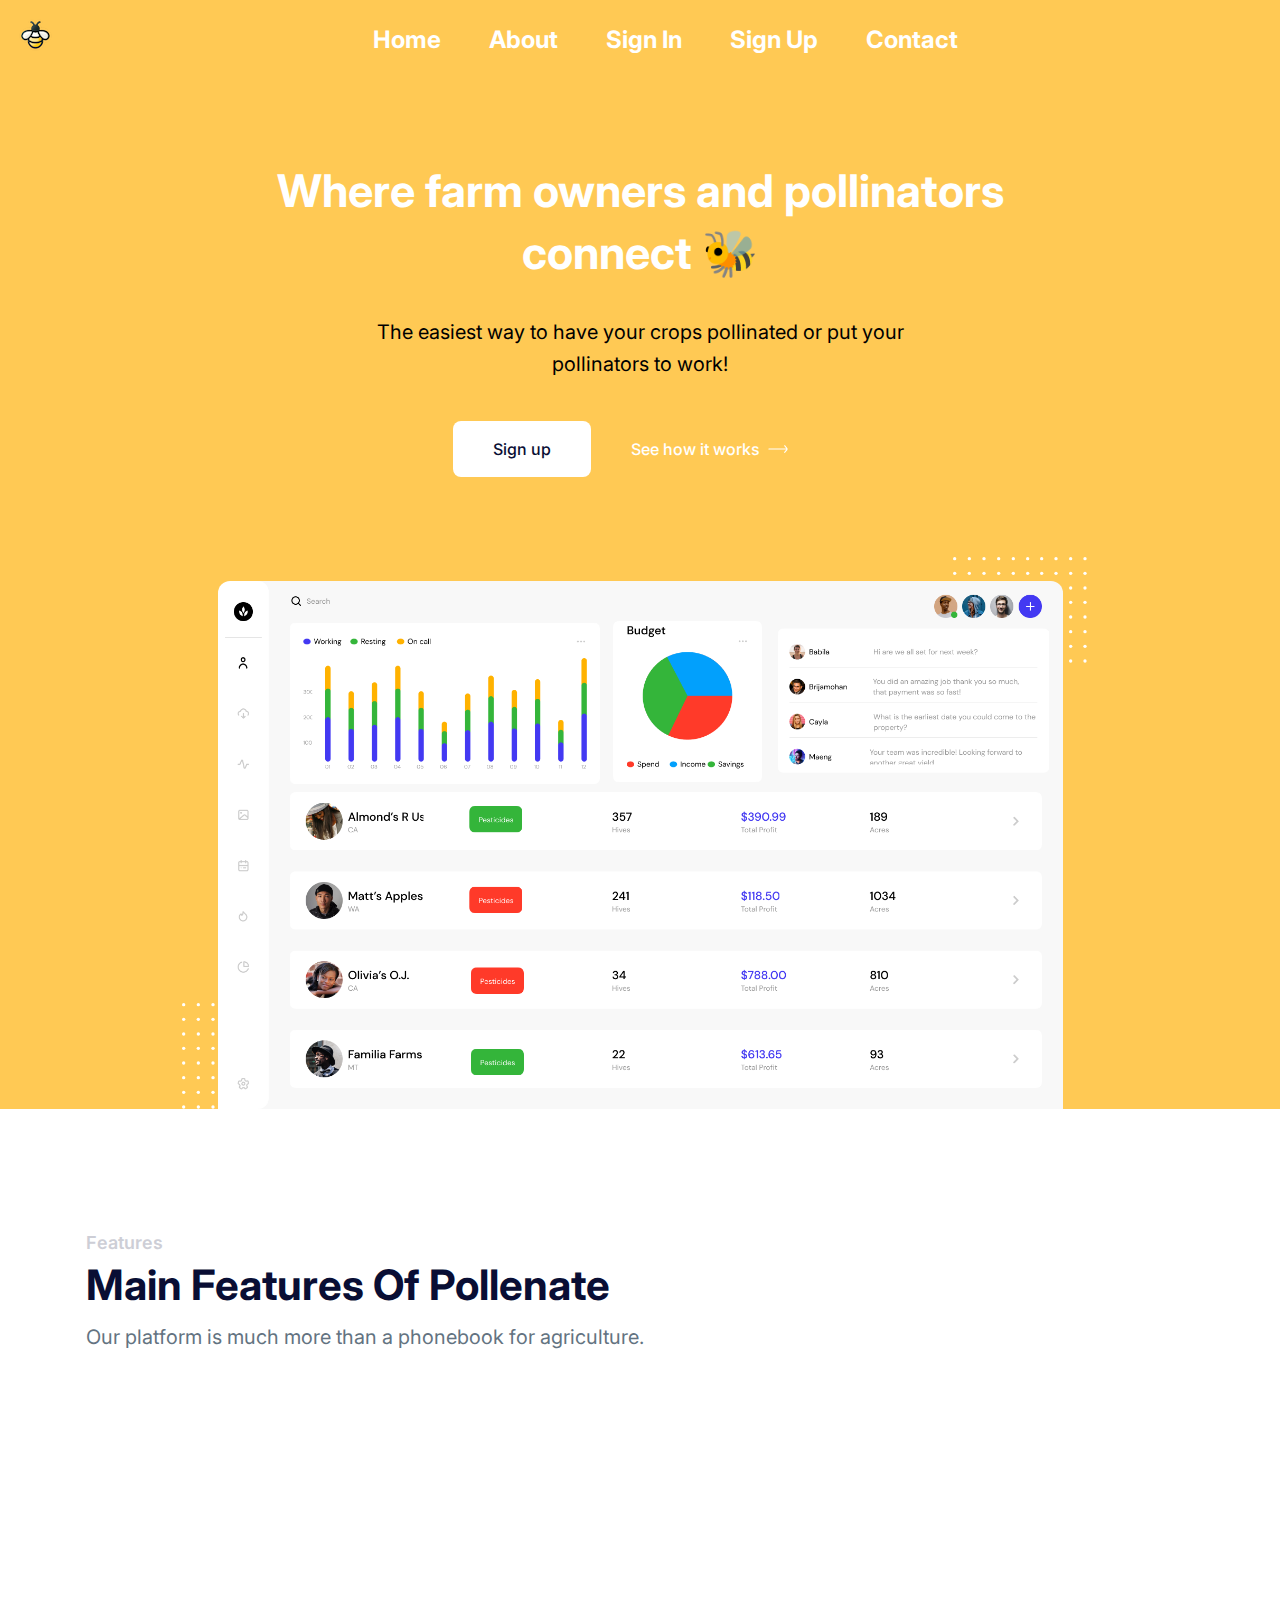
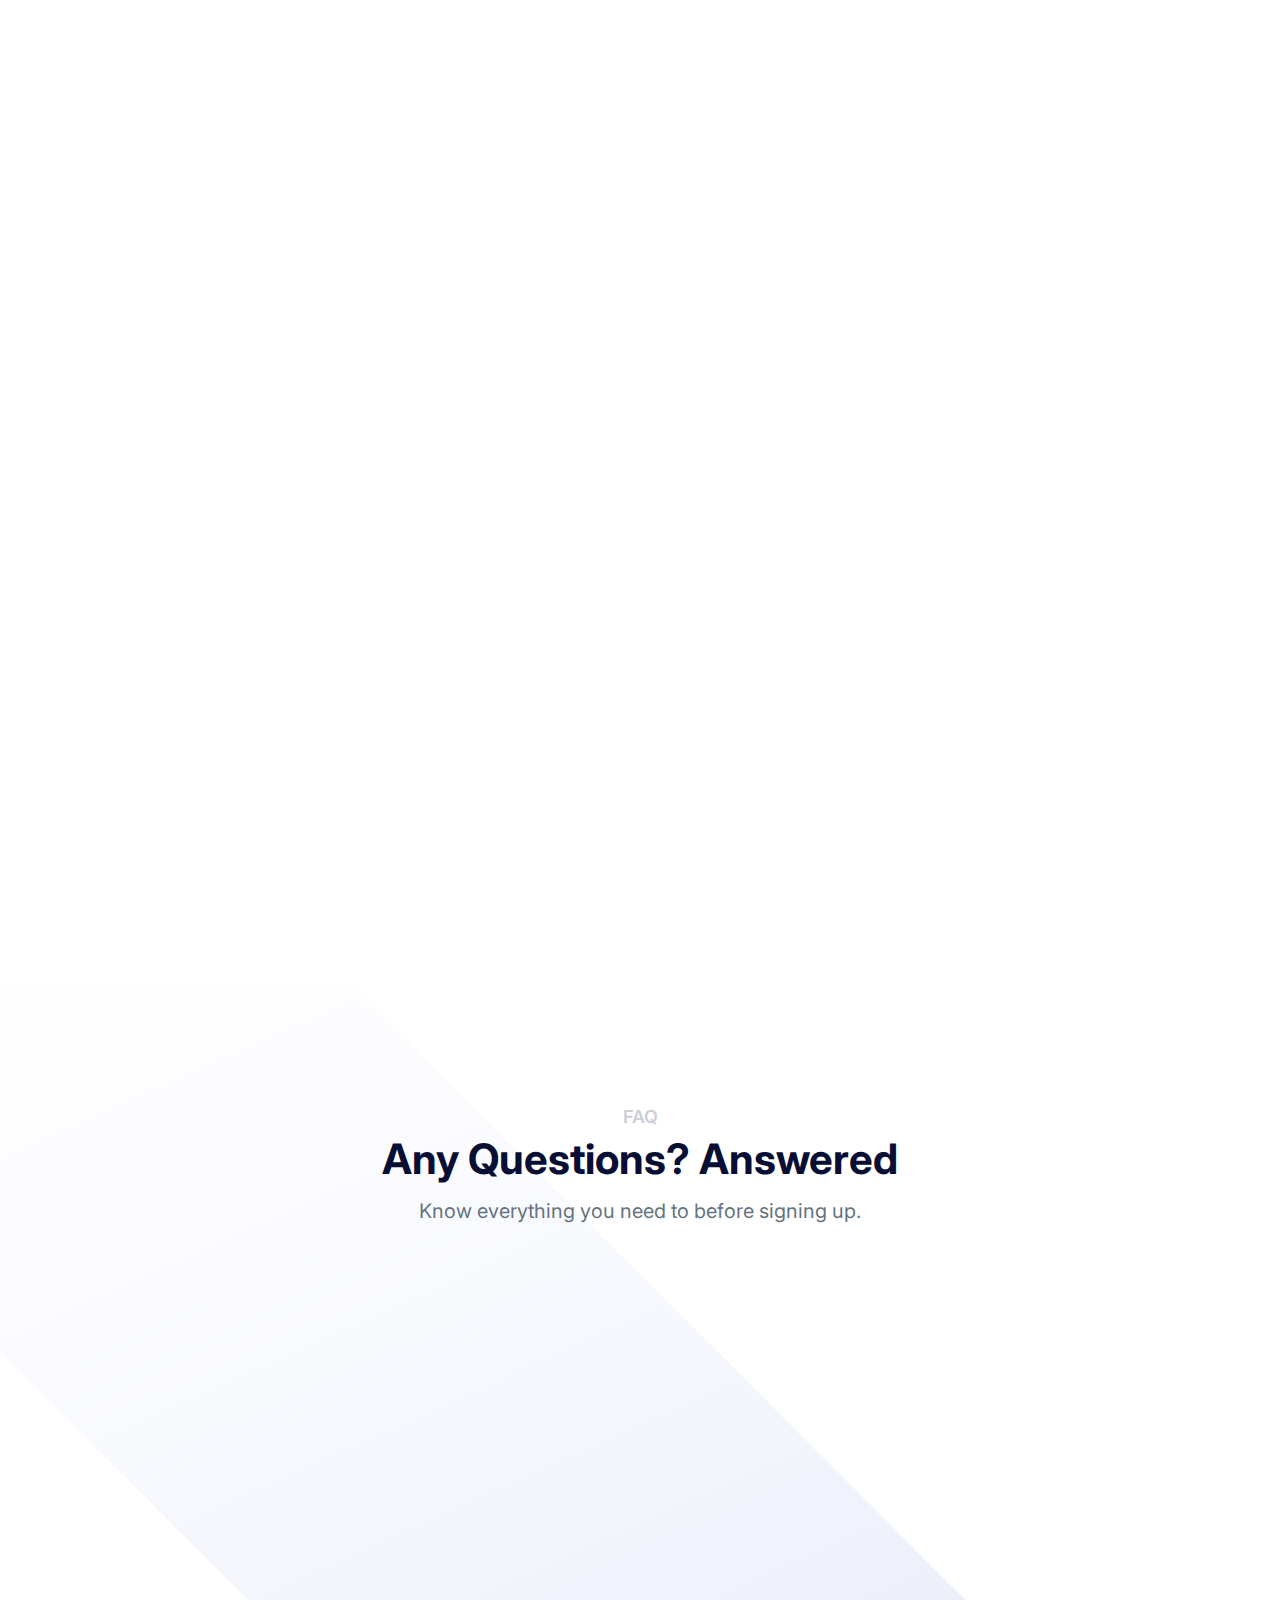
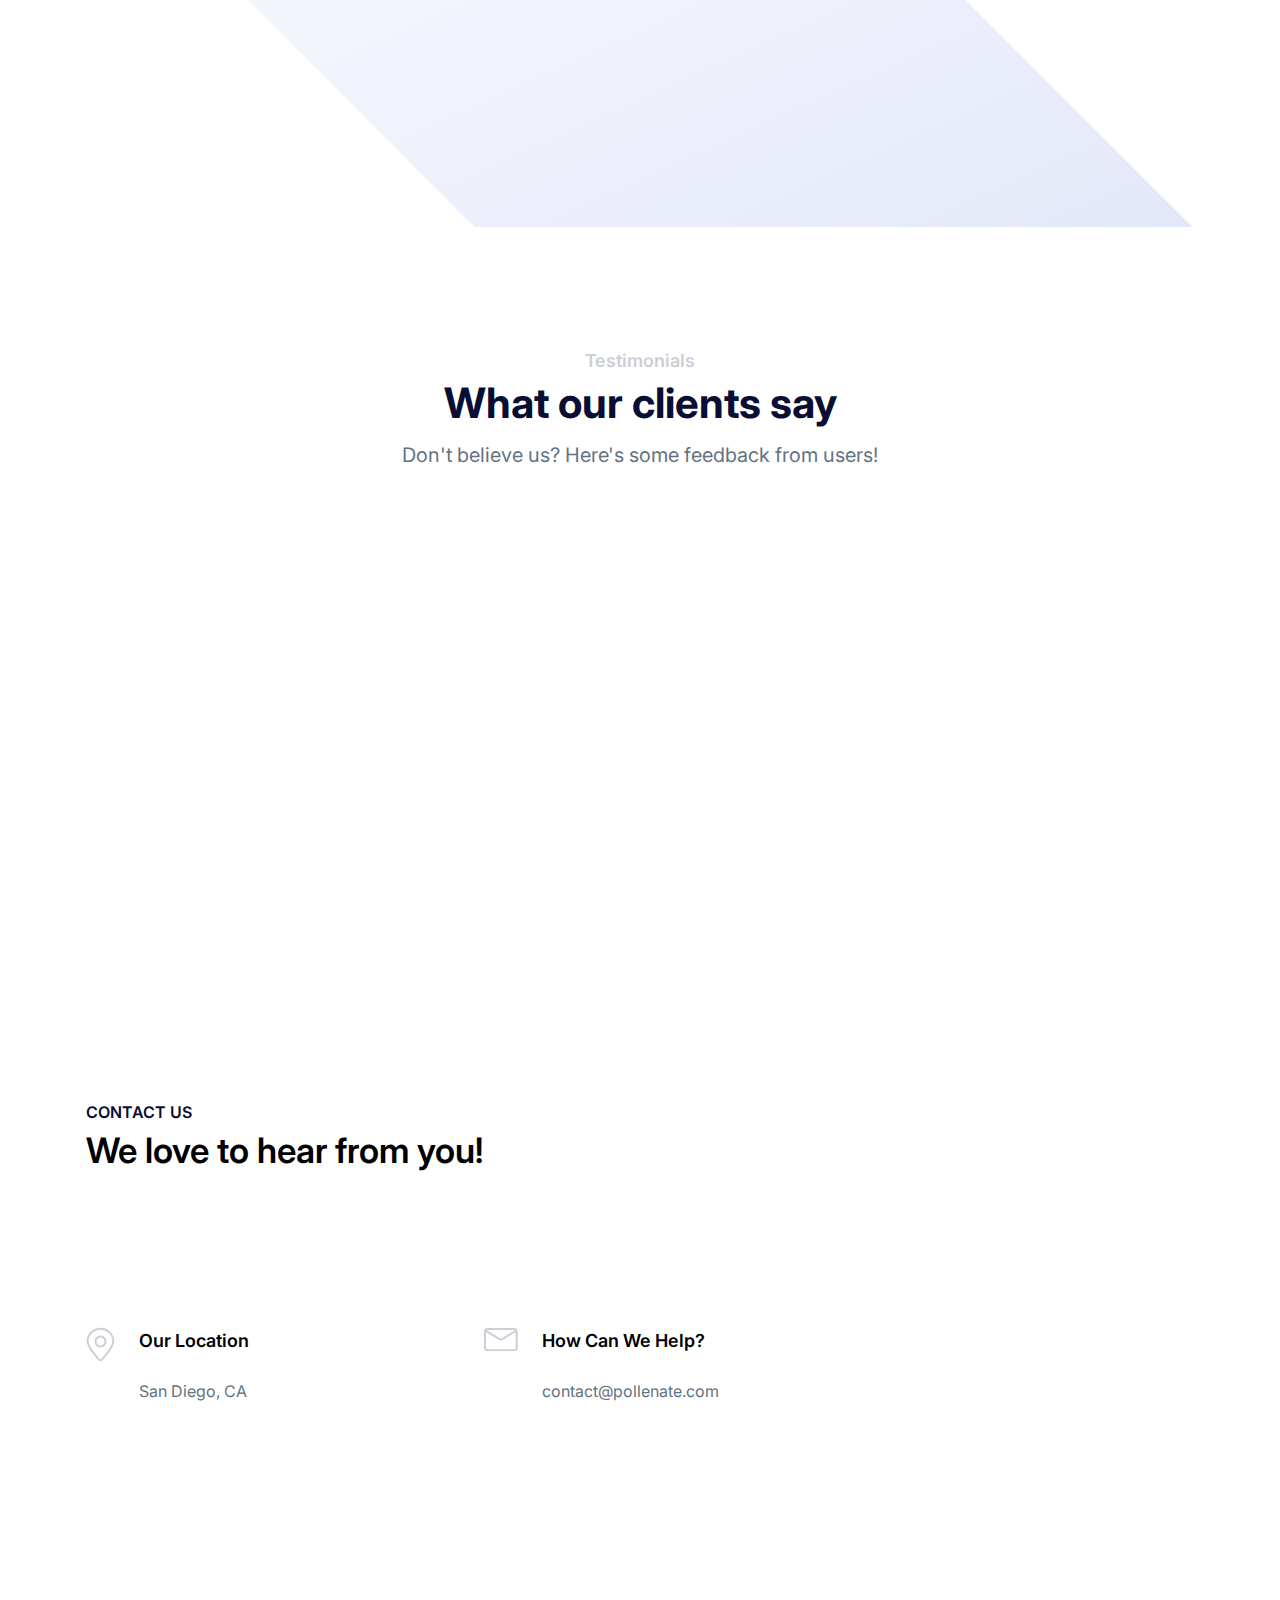
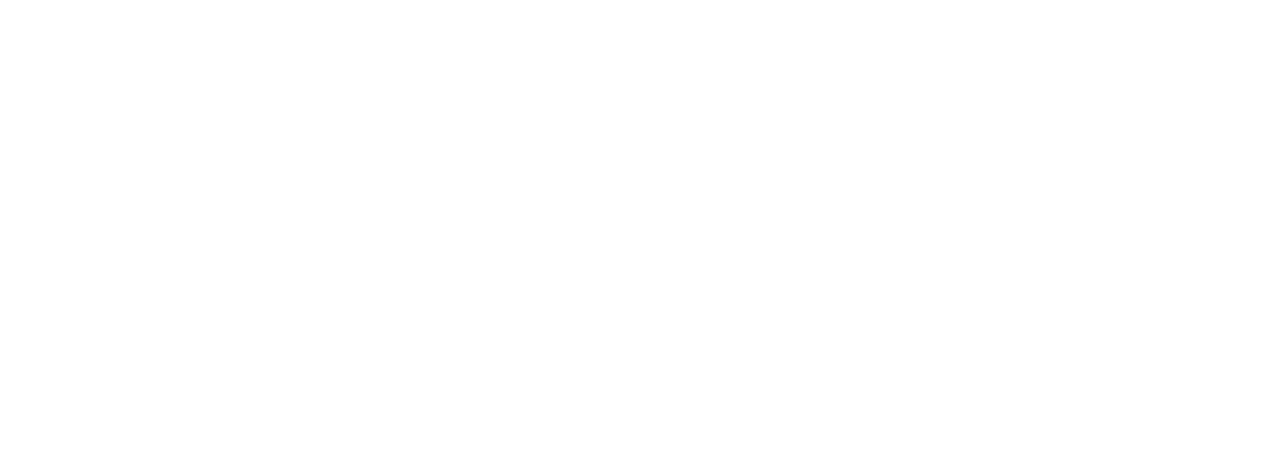
==== commit 64a26fc6: "yay" ====
--- a/index.html
+++ b/index.html
@@ -46,19 +46,19 @@
                           <div class="flex items-center justify-center space-x-4">  
                           <ul class="block lg:flex">
                                 <li class="group relative">
-                                    <a href="#home" class="ud-menu-scroll mx-8 flex py-2 text-base text-primary group-hover:text-primary lg:mr-0 lg:ml-7 lg:inline-flex lg:py-6 lg:px-0 lg:text-white lg:group-hover:text-white lg:group-hover:opacity-70 xl:ml-12">Home</a>
+                                    <a href="#home" class="ud-menu-scroll mx-8 flex py-2 font-bold text-2xl text-primary group-hover:text-primary lg:mr-0 lg:ml-7 lg:inline-flex lg:py-6 lg:px-0 lg:text-white lg:group-hover:text-white lg:group-hover:opacity-70 xl:ml-12">Home</a>
                                 </li>
                                 <li class="group relative">
-                                    <a href="#about" class="ud-menu-scroll mx-8 flex py-2 text-base text-primary group-hover:text-primary lg:mr-0 lg:ml-7 lg:inline-flex lg:py-6 lg:px-0 lg:text-white lg:group-hover:text-white lg:group-hover:opacity-70 xl:ml-12">About</a>
+                                    <a href="#about" class="ud-menu-scroll mx-8 flex py-2 font-bold text-2xl text-primary group-hover:text-primary lg:mr-0 lg:ml-7 lg:inline-flex lg:py-6 lg:px-0 lg:text-white lg:group-hover:text-white lg:group-hover:opacity-70 xl:ml-12">About</a>
                                 </li>
                                 <li class="group relative">
-                                    <a href="#signup" class="ud-menu-scroll mx-8 flex py-2 text-base text-primary group-hover:text-primary lg:mr-0 lg:ml-7 lg:inline-flex lg:py-6 lg:px-0 lg:text-white lg:group-hover:text-white lg:group-hover:opacity-70 xl:ml-12">Sign In</a>
+                                    <a href="#signup" class="ud-menu-scroll mx-8 flex py-2 font-bold text-2xl text-primary group-hover:text-primary lg:mr-0 lg:ml-7 lg:inline-flex lg:py-6 lg:px-0 lg:text-white lg:group-hover:text-white lg:group-hover:opacity-70 xl:ml-12">Sign In</a>
                                 </li>
                                 <li class="group relative">
-                                    <a href="#signin" class="ud-menu-scroll mx-8 flex py-2 text-base text-primary group-hover:text-primary lg:mr-0 lg:ml-7 lg:inline-flex lg:py-6 lg:px-0 lg:text-white lg:group-hover:text-white lg:group-hover:opacity-70 xl:ml-12">Sign Up</a>
+                                    <a href="#signin" class="ud-menu-scroll mx-8 flex py-2 font-bold text-2xl text-primary group-hover:text-primary lg:mr-0 lg:ml-7 lg:inline-flex lg:py-6 lg:px-0 lg:text-white lg:group-hover:text-white lg:group-hover:opacity-70 xl:ml-12">Sign Up</a>
                                 </li>
                                 <li class="group relative">
-                                    <a href="#contact" class="ud-menu-scroll mx-8 flex py-2 text-base text-primary group-hover:text-primary lg:mr-0 lg:ml-7 lg:inline-flex lg:py-6 lg:px-0 lg:text-white lg:group-hover:text-white lg:group-hover:opacity-70 xl:ml-12">Contact</a>
+                                    <a href="#contact" class="ud-menu-scroll mx-8 flex py-2 font-bold text-2xl text-primary group-hover:text-primary lg:mr-0 lg:ml-7 lg:inline-flex lg:py-6 lg:px-0 lg:text-white lg:group-hover:text-white lg:group-hover:opacity-70 xl:ml-12">Contact</a>
                                 </li>
                             </ul>
                             </div>
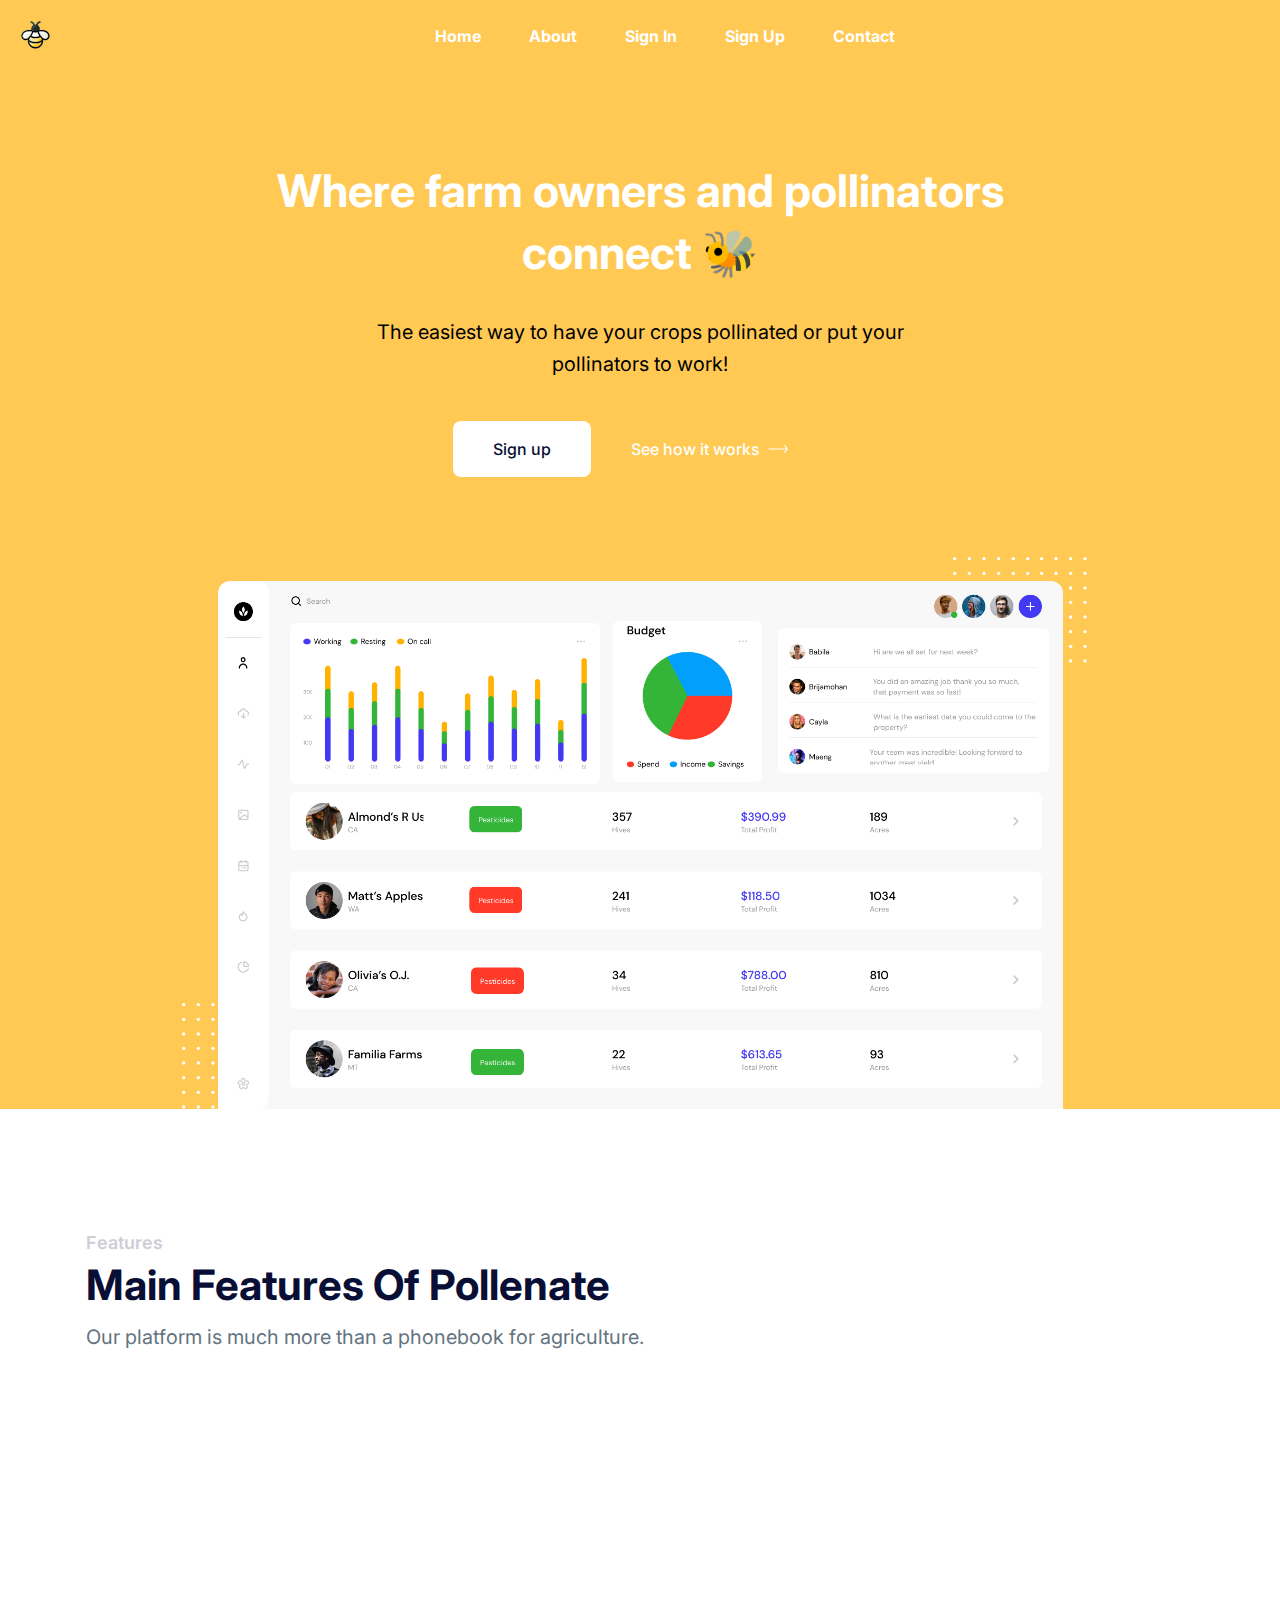
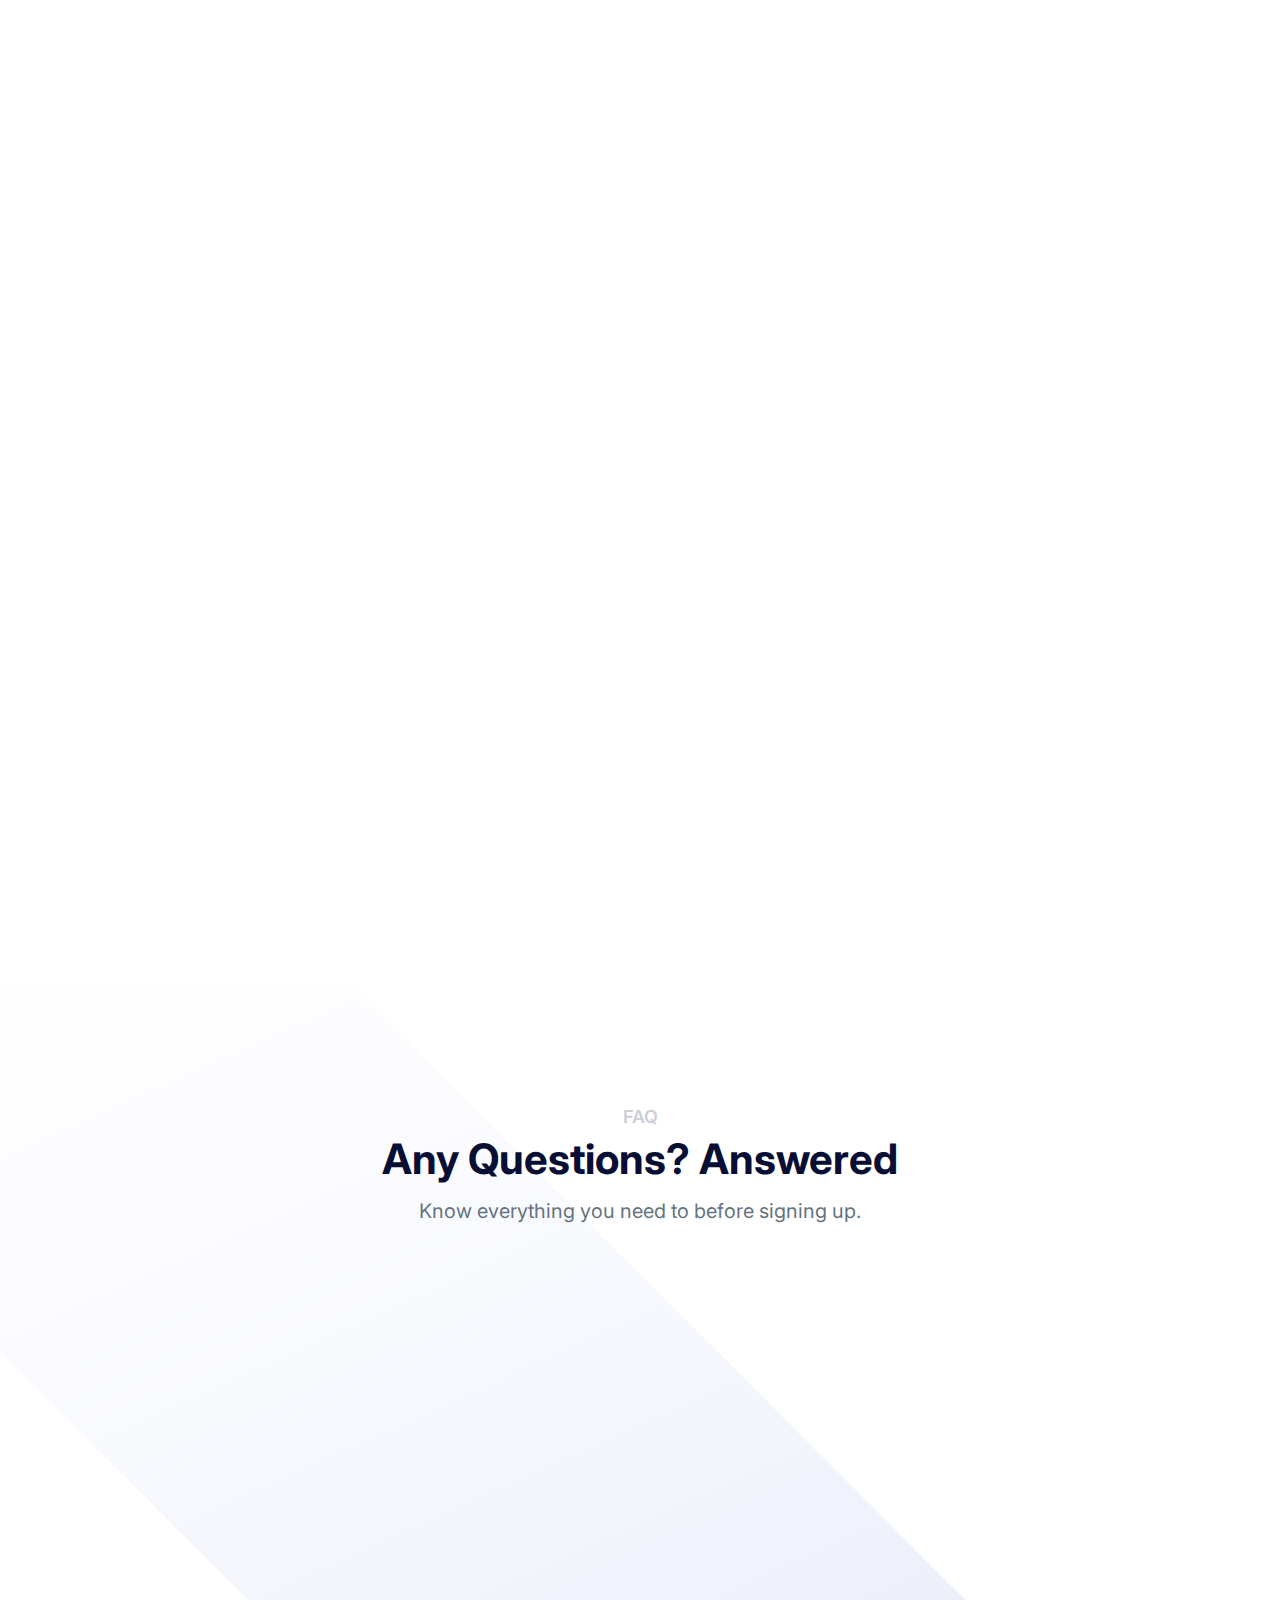
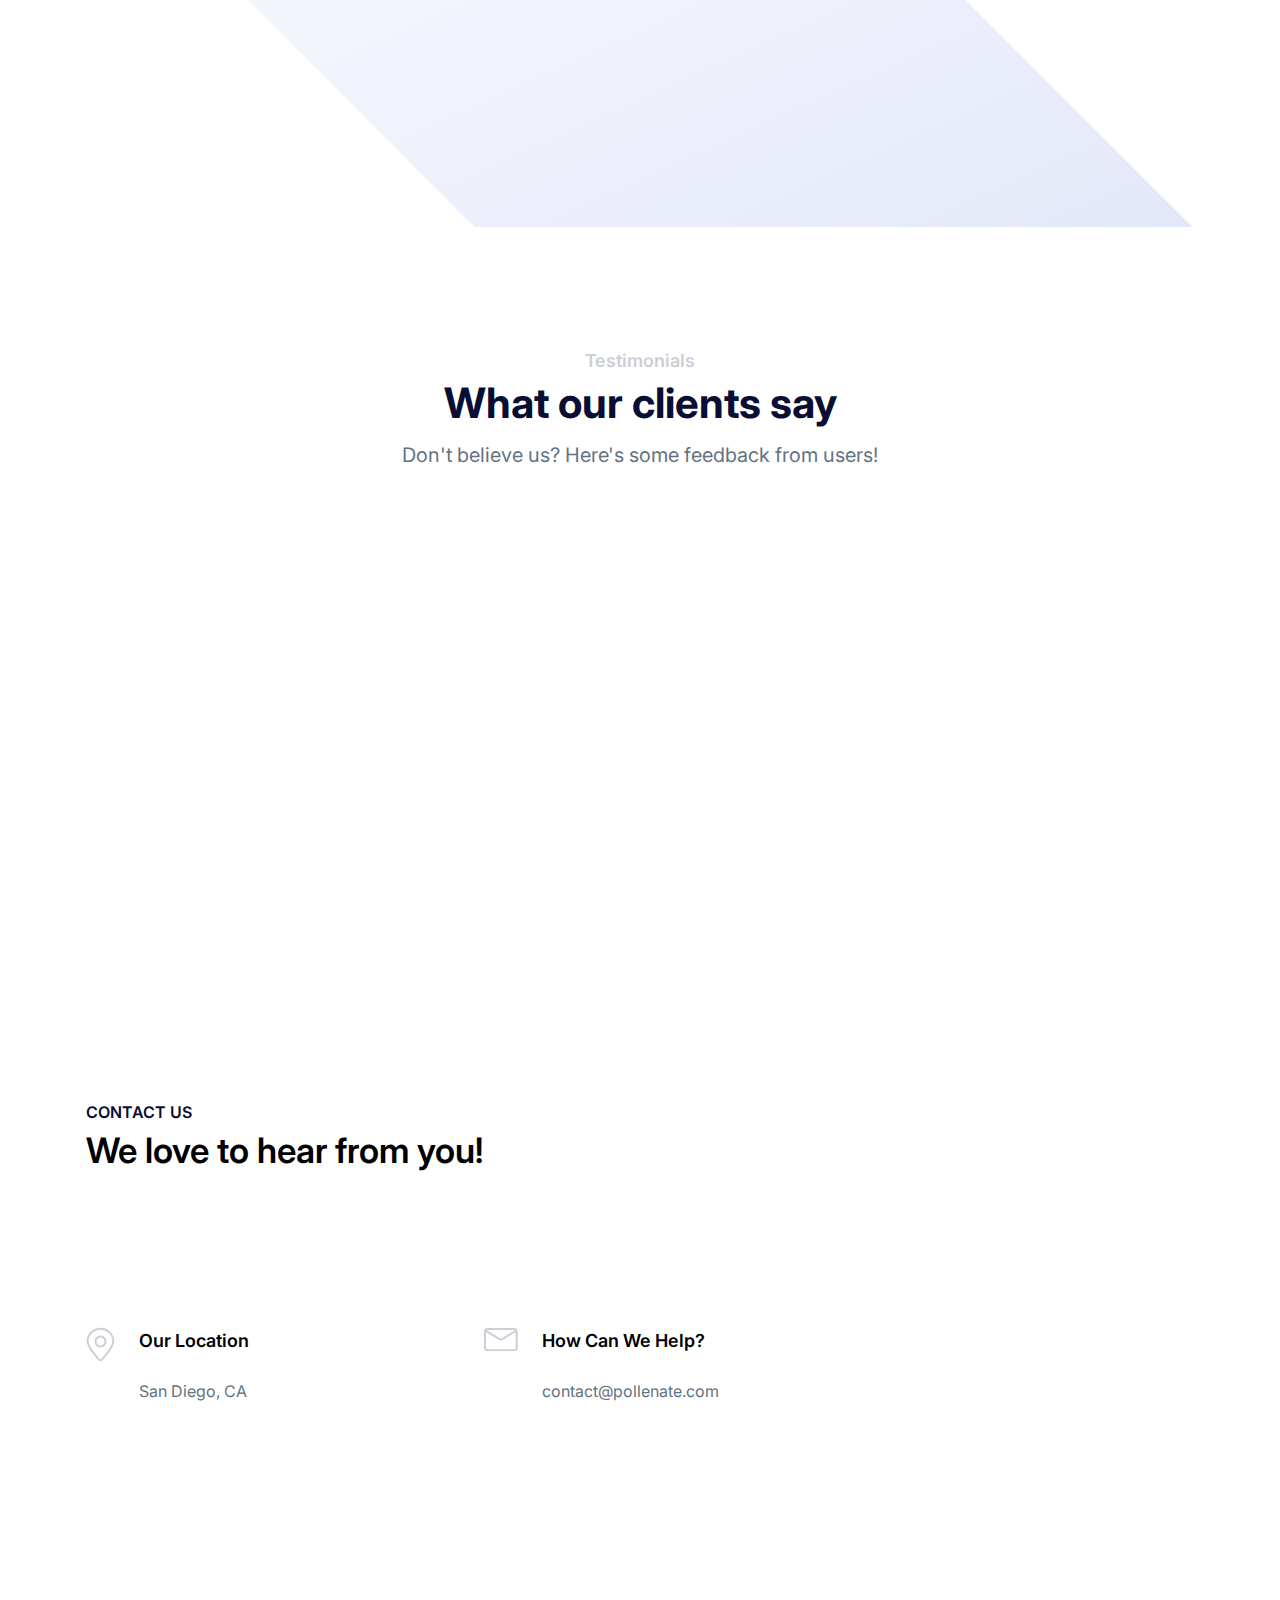
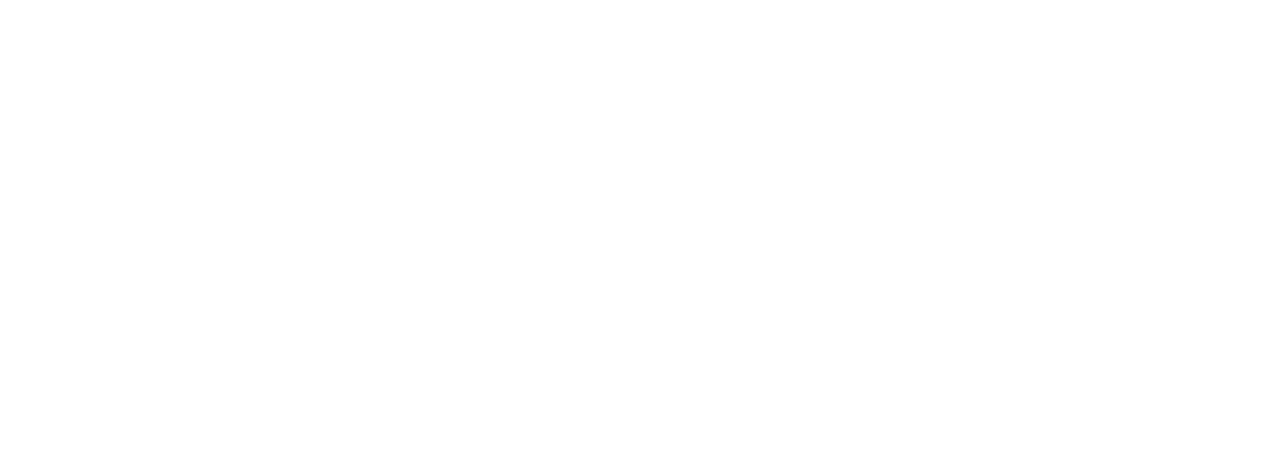
==== commit d9114261: "yay" ====
--- a/index.html
+++ b/index.html
@@ -46,19 +46,19 @@
                           <div class="flex items-center justify-center space-x-4">  
                           <ul class="block lg:flex">
                                 <li class="group relative">
-                                    <a href="#home" class="ud-menu-scroll mx-8 flex py-2 font-bold text-2xl text-primary group-hover:text-primary lg:mr-0 lg:ml-7 lg:inline-flex lg:py-6 lg:px-0 lg:text-white lg:group-hover:text-white lg:group-hover:opacity-70 xl:ml-12">Home</a>
+                                    <a href="#home" class="ud-menu-scroll mx-8 flex py-2 font-bold text-1xl text-primary group-hover:text-primary lg:mr-0 lg:ml-7 lg:inline-flex lg:py-6 lg:px-0 lg:text-white lg:group-hover:text-white lg:group-hover:opacity-70 xl:ml-12">Home</a>
                                 </li>
                                 <li class="group relative">
-                                    <a href="#about" class="ud-menu-scroll mx-8 flex py-2 font-bold text-2xl text-primary group-hover:text-primary lg:mr-0 lg:ml-7 lg:inline-flex lg:py-6 lg:px-0 lg:text-white lg:group-hover:text-white lg:group-hover:opacity-70 xl:ml-12">About</a>
+                                    <a href="#about" class="ud-menu-scroll mx-8 flex py-2 font-bold text-1xl text-primary group-hover:text-primary lg:mr-0 lg:ml-7 lg:inline-flex lg:py-6 lg:px-0 lg:text-white lg:group-hover:text-white lg:group-hover:opacity-70 xl:ml-12">About</a>
                                 </li>
                                 <li class="group relative">
-                                    <a href="#signup" class="ud-menu-scroll mx-8 flex py-2 font-bold text-2xl text-primary group-hover:text-primary lg:mr-0 lg:ml-7 lg:inline-flex lg:py-6 lg:px-0 lg:text-white lg:group-hover:text-white lg:group-hover:opacity-70 xl:ml-12">Sign In</a>
+                                    <a href="#signup" class="ud-menu-scroll mx-8 flex py-2 font-bold text-1xl text-primary group-hover:text-primary lg:mr-0 lg:ml-7 lg:inline-flex lg:py-6 lg:px-0 lg:text-white lg:group-hover:text-white lg:group-hover:opacity-70 xl:ml-12">Sign In</a>
                                 </li>
                                 <li class="group relative">
-                                    <a href="#signin" class="ud-menu-scroll mx-8 flex py-2 font-bold text-2xl text-primary group-hover:text-primary lg:mr-0 lg:ml-7 lg:inline-flex lg:py-6 lg:px-0 lg:text-white lg:group-hover:text-white lg:group-hover:opacity-70 xl:ml-12">Sign Up</a>
+                                    <a href="#signin" class="ud-menu-scroll mx-8 flex py-2 font-bold text-1xl text-primary group-hover:text-primary lg:mr-0 lg:ml-7 lg:inline-flex lg:py-6 lg:px-0 lg:text-white lg:group-hover:text-white lg:group-hover:opacity-70 xl:ml-12">Sign Up</a>
                                 </li>
                                 <li class="group relative">
-                                    <a href="#contact" class="ud-menu-scroll mx-8 flex py-2 font-bold text-2xl text-primary group-hover:text-primary lg:mr-0 lg:ml-7 lg:inline-flex lg:py-6 lg:px-0 lg:text-white lg:group-hover:text-white lg:group-hover:opacity-70 xl:ml-12">Contact</a>
+                                    <a href="#contact" class="ud-menu-scroll mx-8 flex py-2 font-bold text-1xl text-primary group-hover:text-primary lg:mr-0 lg:ml-7 lg:inline-flex lg:py-6 lg:px-0 lg:text-white lg:group-hover:text-white lg:group-hover:opacity-70 xl:ml-12">Contact</a>
                                 </li>
                             </ul>
                             </div>
